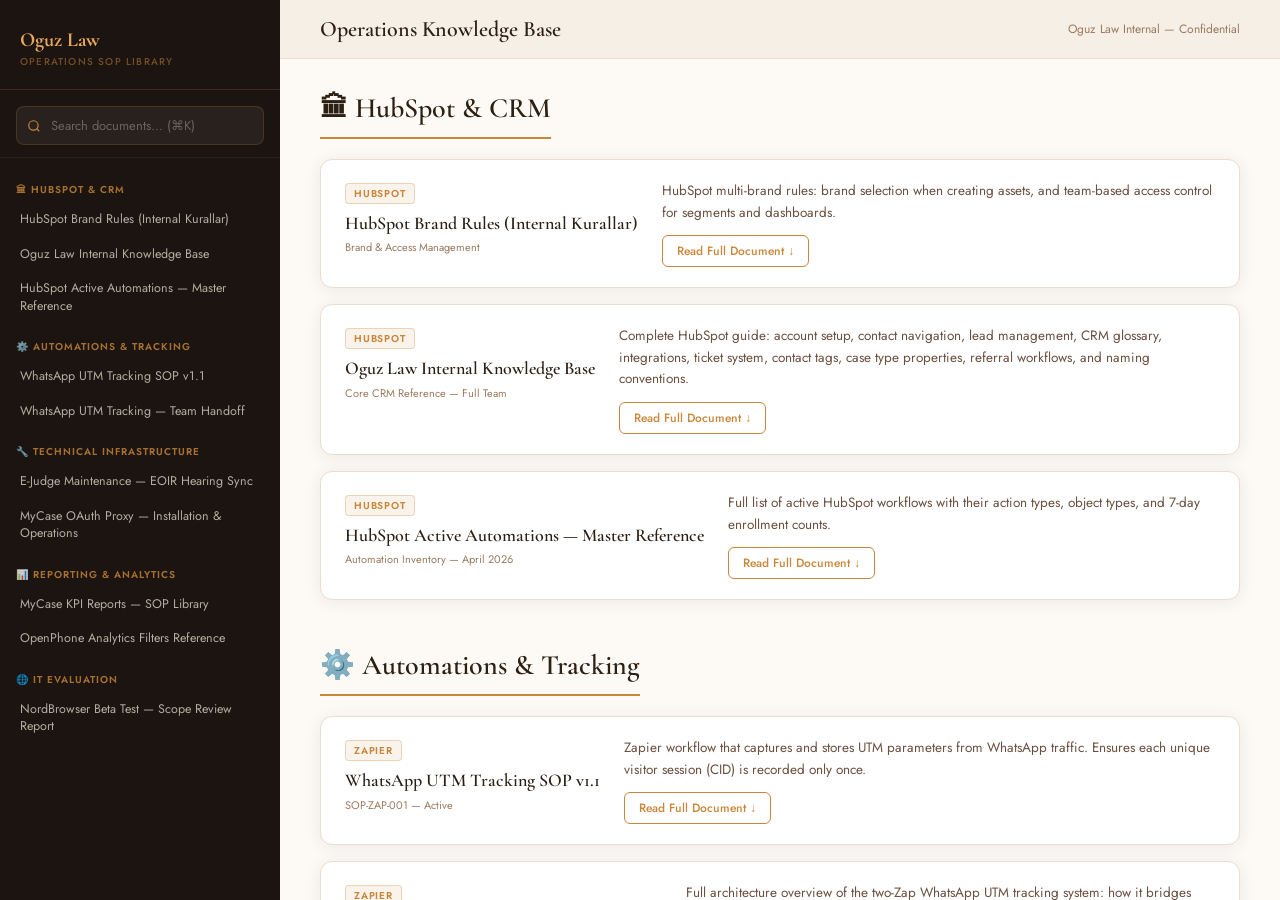
==== index.html @ 40e22684 "Add files via upload" ====
<!DOCTYPE html>
<html lang="en">
<head>
<meta charset="UTF-8">
<meta name="viewport" content="width=device-width, initial-scale=1.0">
<title>Oguz Law — Operations SOP Library</title>
<link rel="preconnect" href="https://fonts.googleapis.com">
<link href="https://fonts.googleapis.com/css2?family=Cormorant+Garamond:wght@400;500;600;700&family=Jost:wght@300;400;500;600&family=JetBrains+Mono:wght@400;500&display=swap" rel="stylesheet">
<style>
:root {
  --bg:#FDFAF5;--sidebar-bg:#1C1410;--sidebar-hover:#2E1F16;--sidebar-active:#3D2A1E;
  --accent:#C9873A;--accent-light:#E8A85C;--text:#2C1F14;--text-light:#6B5040;
  --text-muted:#9B7A5E;--border:#E8DDD0;--card-bg:#FFFFFF;--header-bg:#F5EFE6;
  --code-bg:#1C1410;--shadow:0 2px 16px rgba(44,31,20,.08);--shadow-hover:0 8px 32px rgba(44,31,20,.16);
  --sidebar-w:280px;
}
*{margin:0;padding:0;box-sizing:border-box;}html{scroll-behavior:smooth;}
body{font-family:'Jost',sans-serif;background:var(--bg);color:var(--text);display:flex;height:100vh;overflow:hidden;}
.sidebar{width:var(--sidebar-w);min-width:var(--sidebar-w);background:var(--sidebar-bg);height:100vh;overflow-y:auto;display:flex;flex-direction:column;position:fixed;left:0;top:0;bottom:0;z-index:100;scrollbar-width:thin;scrollbar-color:#3D2A1E transparent;}
.sidebar::-webkit-scrollbar{width:4px;}.sidebar::-webkit-scrollbar-thumb{background:#3D2A1E;border-radius:2px;}
.sidebar-logo{padding:28px 20px 20px;border-bottom:1px solid rgba(201,135,58,.2);}
.sidebar-logo-mark{font-family:'Cormorant Garamond',serif;font-size:20px;font-weight:700;color:var(--accent-light);display:block;}
.sidebar-logo-sub{font-size:10px;font-weight:500;letter-spacing:.12em;text-transform:uppercase;color:rgba(201,135,58,.5);display:block;margin-top:2px;}
.search-wrap{padding:16px 16px 12px;border-bottom:1px solid rgba(255,255,255,.05);}
.search-input{width:100%;background:rgba(255,255,255,.06);border:1px solid rgba(201,135,58,.2);border-radius:8px;padding:9px 12px 9px 34px;color:#F5EDE0;font-family:'Jost',sans-serif;font-size:13px;outline:none;transition:border-color .2s;background-image:url("data:image/svg+xml,%3Csvg xmlns='http://www.w3.org/2000/svg' width='14' height='14' viewBox='0 0 24 24' fill='none' stroke='%23C9873A' stroke-width='2'%3E%3Ccircle cx='11' cy='11' r='8'/%3E%3Cpath d='m21 21-4.35-4.35'/%3E%3C/svg%3E");background-repeat:no-repeat;background-position:10px center;}
.search-input::placeholder{color:rgba(255,255,255,.3);}.search-input:focus{border-color:var(--accent);}
.nav-content{padding:12px 0 40px;flex:1;}
.cat-section{margin-bottom:4px;}
.cat-label{font-size:10px;font-weight:600;letter-spacing:.1em;text-transform:uppercase;color:var(--accent);padding:12px 16px 6px;opacity:.8;}
.doc-list{list-style:none;padding:0 8px;}
.doc-link{display:block;padding:8px 12px;color:rgba(245,237,224,.7);text-decoration:none;font-size:12.5px;border-radius:6px;transition:all .15s;line-height:1.4;margin-bottom:1px;}
.doc-link:hover{background:var(--sidebar-hover);color:var(--accent-light);}
.doc-link.active{background:var(--sidebar-active);color:var(--accent-light);font-weight:500;}
.main{margin-left:var(--sidebar-w);flex:1;height:100vh;overflow-y:auto;scrollbar-width:thin;scrollbar-color:var(--border) transparent;}
.main::-webkit-scrollbar{width:6px;}.main::-webkit-scrollbar-thumb{background:var(--border);border-radius:3px;}
.main-header{position:sticky;top:0;z-index:50;background:var(--header-bg);border-bottom:1px solid var(--border);padding:16px 40px;display:flex;align-items:center;justify-content:space-between;}
.main-header-title{font-family:'Cormorant Garamond',serif;font-size:22px;font-weight:600;color:var(--text);}
.header-meta{font-size:12px;color:var(--text-muted);}
.content-area{padding:32px 40px 80px;max-width:1100px;}
.cat-section-main{margin-bottom:48px;}
.cat-heading{font-family:'Cormorant Garamond',serif;font-size:28px;font-weight:600;color:var(--text);margin-bottom:20px;padding-bottom:12px;border-bottom:2px solid var(--accent);display:inline-flex;align-items:center;gap:10px;}
.doc-card{background:var(--card-bg);border:1px solid var(--border);border-radius:12px;margin-bottom:16px;box-shadow:var(--shadow);overflow:hidden;transition:box-shadow .2s;}
.doc-card:hover{box-shadow:var(--shadow-hover);}.doc-card.expanded{border-color:var(--accent);}
.doc-header{padding:20px 24px;display:flex;gap:24px;align-items:flex-start;cursor:pointer;transition:background .15s;}
.doc-header:hover{background:#FEFDF8;}.doc-header-left{min-width:200px;flex-shrink:0;}.doc-header-right{flex:1;}
.doc-badge{display:inline-block;font-size:10px;font-weight:600;letter-spacing:.08em;text-transform:uppercase;color:var(--accent);background:rgba(201,135,58,.1);border:1px solid rgba(201,135,58,.3);border-radius:4px;padding:2px 8px;margin-bottom:8px;}
.doc-title{font-family:'Cormorant Garamond',serif;font-size:18px;font-weight:600;color:var(--text);line-height:1.3;margin-bottom:4px;}
.doc-meta{font-size:11px;color:var(--text-muted);}
.doc-summary{font-size:13.5px;color:var(--text-light);line-height:1.6;margin-bottom:12px;}
.expand-btn{background:transparent;border:1px solid var(--accent);color:var(--accent);font-family:'Jost',sans-serif;font-size:12px;font-weight:500;padding:6px 14px;border-radius:6px;cursor:pointer;transition:all .15s;}
.expand-btn:hover{background:var(--accent);color:white;}
.doc-body{border-top:1px solid var(--border);padding:32px 40px;font-size:14.5px;line-height:1.75;color:var(--text);}
.doc-body h2{font-family:'Cormorant Garamond',serif;font-size:24px;font-weight:700;color:var(--text);margin:32px 0 16px;padding-bottom:8px;border-bottom:1px solid var(--border);}
.doc-body h2:first-child{margin-top:0;}
.doc-body h3{font-family:'Jost',sans-serif;font-size:16px;font-weight:600;color:var(--text);margin:24px 0 10px;}
.doc-body h4{font-family:'Jost',sans-serif;font-size:13.5px;font-weight:600;color:var(--accent);text-transform:uppercase;letter-spacing:.06em;margin:20px 0 8px;}
.doc-body p{margin-bottom:12px;}.doc-body ul,.doc-body ol{padding-left:22px;margin-bottom:14px;}.doc-body li{margin-bottom:5px;}
.doc-body hr{border:none;border-top:1px solid var(--border);margin:28px 0;}
.doc-body strong{font-weight:600;}.doc-body em{font-style:italic;color:var(--text-light);}
.doc-body code{font-family:'JetBrains Mono',monospace;font-size:12.5px;background:rgba(201,135,58,.1);color:#8B5E3C;border-radius:4px;padding:1px 6px;}
.doc-body pre{font-family:'JetBrains Mono',monospace;font-size:12.5px;background:var(--code-bg);color:#E8C99A;border-radius:10px;padding:20px 24px;overflow-x:auto;margin:16px 0;line-height:1.7;border-left:3px solid var(--accent);}
.doc-body a{color:var(--accent);text-decoration:underline;text-underline-offset:2px;}
.table-wrap{overflow-x:auto;margin:16px 0;border-radius:10px;border:1px solid var(--border);}
.doc-body table{width:100%;border-collapse:collapse;font-size:13.5px;}
.doc-body thead{background:var(--header-bg);}
.doc-body th{padding:10px 14px;text-align:left;font-weight:600;font-size:12px;text-transform:uppercase;letter-spacing:.05em;color:var(--text-light);white-space:nowrap;}
.doc-body td{padding:10px 14px;border-top:1px solid var(--border);vertical-align:top;line-height:1.55;}
.doc-body tr:hover td{background:#FEFAF3;}
.badge-on{color:#2E7D32;font-weight:600;font-size:11px;}
.status-ok{color:#2E7D32;font-weight:600;}.status-fail{color:#C62828;font-weight:600;}.status-warn{color:#E65100;font-weight:600;}
.warning-box{background:#FFF8EE;border-left:4px solid var(--accent);border-radius:0 8px 8px 0;padding:14px 18px;margin:16px 0;font-size:13.5px;color:#5C3200;line-height:1.6;}
.info-box{background:#F0F4FF;border-left:4px solid #4A6FA5;border-radius:0 8px 8px 0;padding:14px 18px;margin:16px 0;font-size:13.5px;color:#1A2F5E;line-height:1.6;}
.flow-box{background:linear-gradient(135deg,#1C1410,#2E1F16);color:#E8C99A;border-radius:10px;padding:24px 28px;margin:16px 0;font-family:'JetBrains Mono',monospace;font-size:13px;line-height:2;}
.search-results-info{padding:12px 40px;background:rgba(201,135,58,.08);border-bottom:1px solid var(--border);font-size:13px;color:var(--text-light);display:none;}
.step-block{display:flex;gap:16px;margin:16px 0;align-items:flex-start;}
.step-num{flex-shrink:0;width:32px;height:32px;background:var(--accent);color:white;border-radius:50%;display:flex;align-items:center;justify-content:center;font-weight:700;font-size:14px;font-family:'Jost',sans-serif;margin-top:2px;}
.step-content{flex:1;padding-top:4px;}
.step-content strong{display:block;font-size:15px;font-weight:600;color:var(--text);margin-bottom:6px;}
.code-block{font-family:'JetBrains Mono',monospace;font-size:12.5px;background:var(--code-bg);color:#E8C99A;border-radius:10px;padding:20px 24px;overflow-x:auto;margin:16px 0;line-height:1.7;border-left:3px solid var(--accent);white-space:pre;}
.badge-sm{display:inline-block;font-size:10px;font-weight:600;letter-spacing:.06em;text-transform:uppercase;color:var(--accent);background:rgba(201,135,58,.1);border:1px solid rgba(201,135,58,.25);border-radius:3px;padding:1px 6px;}
.badge-sm.muted{color:var(--text-muted);background:rgba(155,122,94,.08);border-color:rgba(155,122,94,.2);}
</style>
</head>
<body>
<aside class="sidebar">
  <div class="sidebar-logo">
    <span class="sidebar-logo-mark">Oguz Law</span>
    <span class="sidebar-logo-sub">Operations SOP Library</span>
  </div>
  <div class="search-wrap">
    <input type="text" class="search-input" id="searchInput" placeholder="Search documents… (⌘K)">
  </div>
  <nav class="nav-content" id="sidebarNav">
<div class="cat-section"><div class="cat-label">🏛 HubSpot & CRM</div><ul class="doc-list">
<li><a href="#doc-internal_kurallar" class="doc-link" data-target="internal_kurallar">HubSpot Brand Rules (Internal Kurallar)</a></li>
<li><a href="#doc-hubspot_kb" class="doc-link" data-target="hubspot_kb">Oguz Law Internal Knowledge Base</a></li>
<li><a href="#doc-hubspot_workflows" class="doc-link" data-target="hubspot_workflows">HubSpot Active Automations — Master Reference</a></li>
</ul></div>
<div class="cat-section"><div class="cat-label">⚙️ Automations & Tracking</div><ul class="doc-list">
<li><a href="#doc-whatsapp_sop" class="doc-link" data-target="whatsapp_sop">WhatsApp UTM Tracking SOP v1.1</a></li>
<li><a href="#doc-whatsapp_handoff" class="doc-link" data-target="whatsapp_handoff">WhatsApp UTM Tracking — Team Handoff</a></li>
</ul></div>
<div class="cat-section"><div class="cat-label">🔧 Technical Infrastructure</div><ul class="doc-list">
<li><a href="#doc-ejudge" class="doc-link" data-target="ejudge">E-Judge Maintenance — EOIR Hearing Sync</a></li>
<li><a href="#doc-mycase_oauth" class="doc-link" data-target="mycase_oauth">MyCase OAuth Proxy — Installation & Operations</a></li>
</ul></div>
<div class="cat-section"><div class="cat-label">📊 Reporting & Analytics</div><ul class="doc-list">
<li><a href="#doc-mycase_kpi" class="doc-link" data-target="mycase_kpi">MyCase KPI Reports — SOP Library</a></li>
<li><a href="#doc-openphone_filters" class="doc-link" data-target="openphone_filters">OpenPhone Analytics Filters Reference</a></li>
</ul></div>
<div class="cat-section"><div class="cat-label">🌐 IT Evaluation</div><ul class="doc-list">
<li><a href="#doc-nordbrowser" class="doc-link" data-target="nordbrowser">NordBrowser Beta Test — Scope Review Report</a></li>
</ul></div></nav>
</aside>
<div class="main" id="mainPanel">
  <div class="main-header">
    <div class="main-header-title">Operations Knowledge Base</div>
    <div class="header-meta">Oguz Law Internal — Confidential</div>
  </div>
  <div class="search-results-info" id="searchInfo"></div>
  <div class="content-area" id="contentArea">
<section class="cat-section-main" id="cat-hubspot"><h2 class="cat-heading">🏛 HubSpot & CRM</h2>
<article class="doc-card" id="doc-internal_kurallar" data-content="internal_kurallar">
  <div class="doc-header">
    <div class="doc-header-left">
      <span class="doc-badge">HubSpot</span>
      <h3 class="doc-title">HubSpot Brand Rules (Internal Kurallar)</h3>
      <p class="doc-meta">Brand & Access Management</p>
    </div>
    <div class="doc-header-right">
      <p class="doc-summary">HubSpot multi-brand rules: brand selection when creating assets, and team-based access control for segments and dashboards.</p>
      <button class="expand-btn" data-target="internal_kurallar">Read Full Document ↓</button>
    </div>
  </div>
  <div class="doc-body" id="body-internal_kurallar" style="display:none;">
<h2>HubSpot Multi-Brand Rules</h2>
<p>Oguz Law HubSpot account hosts multiple brands. Since separate companies share a single HubSpot portal, the following rules must be followed at all times.</p>
<h3>Rule 1 — Brand Selection When Creating Assets</h3>
<p>Before creating a new form, file, or any other asset, click the brand name in your profile area, then select the correct brand from the <strong>Brands</strong> section. Every asset must be created under the brand it belongs to.</p>
<h3>Rule 2 — Access Management for Segments &amp; Dashboards</h3>
<p>Whenever you create a dashboard, segment, or other shared resource, go to <strong>Manage Sharing / Access</strong> and restrict access to only the teams relevant to that company.</p>
<p>For Oguz Law assets specifically, the following teams must <strong>NOT</strong> be given access:</p>
<ul><li>EXTERNAL – ITB</li><li>EXTERNAL – IAU</li><li>Consultants</li><li>ITIN</li><li>Oguz Injury</li></ul>
<div class="info-box"><strong>📹 HubSpot Marketing Training</strong><br>Brand-related video folder: <a href="https://loom.com/share/folder/2d69e527a4d44f50aeeee73c19b11c59" target="_blank">Loom folder</a></div>
</div>
</article>
<article class="doc-card" id="doc-hubspot_kb" data-content="hubspot_kb">
  <div class="doc-header">
    <div class="doc-header-left">
      <span class="doc-badge">HubSpot</span>
      <h3 class="doc-title">Oguz Law Internal Knowledge Base</h3>
      <p class="doc-meta">Core CRM Reference — Full Team</p>
    </div>
    <div class="doc-header-right">
      <p class="doc-summary">Complete HubSpot guide: account setup, contact navigation, lead management, CRM glossary, integrations, ticket system, contact tags, case type properties, referral workflows, and naming conventions.</p>
      <button class="expand-btn" data-target="hubspot_kb">Read Full Document ↓</button>
    </div>
  </div>
  <div class="doc-body" id="body-hubspot_kb" style="display:none;"><h2>Getting Started — HubSpot Account Setup</h2>
<h3>Step 1: Accept Your Invitation</h3>
<p>You'll receive an email from HubSpot: <em>"You've been invited to join Oğuz Law on HubSpot"</em>. Click <strong>Accept Invitation</strong> to be redirected to the sign-up page.</p>
<h3>Step 2: Fill In Your Basic Info</h3>
<ul><li>Name &amp; Surname (as it appears professionally)</li><li>Email (company email preferred)</li><li>Password (mix of uppercase, lowercase, numbers, symbols)</li></ul>
<p>Contact the CRM Specialist to fill out your Job Title, Manager, and working hours — or wait for the setup form to be sent to you.</p>
<h3>Step 3: Set Your Preferences</h3>
<ul><li><strong>Default Page:</strong> Settings → General → Profile</li><li><strong>Task Preferences:</strong> Settings → General → Tasks</li><li><strong>Timezone:</strong> Settings → General → Profile — confirm it's correct</li></ul>
<h3>Step 4–6: Security Setup</h3>
<ul><li>Add a trusted phone number (Settings → Security → Phone Number)</li><li>Set up Passkeys if possible (Settings → Security → Passkeys)</li><li>Enable Two-Factor Authentication — <strong>mandatory for all team members</strong> (Settings → Security → Two-Factor Authentication)</li></ul>
<hr>
<h2>Contact Page Views</h2>
<h3>What is a View?</h3>
<p>A <strong>View</strong> is a saved filter with specific column arrangements. It lets you focus on certain contacts without reapplying filters each time. Access via CRM → Contacts → "All Views".</p>
<h3>Creating a Custom View</h3>
<ol><li>CRM → Contacts → Add View → "Create new view"</li><li>Name the view; choose visibility (private / team / everyone)</li><li>Add filters (lifecycle stage, lead status, last activity, owner, custom properties)</li><li>Click "Save view"</li></ol>
<h3>Default CRM Admin Views</h3>
<div class="table-wrap"><table><thead><tr><th>View</th><th>Shows</th><th>Action Required</th></tr></thead><tbody>
<tr><td>🛑 No Activity Logged</td><td>Lead Status = New Lead + no engagement</td><td>Reach out and log activity. Update lead status.</td></tr>
<tr><td>⚠ Activity Logged but Still New Lead</td><td>At least one activity logged, Lead Status still "New Lead"</td><td>Update lead status to reflect progress.</td></tr>
</tbody></table></div>
<hr>
<h2>Navigating the Contact Page</h2>
<h3>Overview Tab</h3>
<p>At-a-glance view of: Pinned Activities, Upcoming Actions, Recent Activities, Data Highlights (conditional properties), and embedded Reports.</p>
<h4>Key Conditional Properties</h4>
<ul>
<li><strong>Referred In (Other):</strong> How the contact was referred → map to Referral_From_1 dropdown</li>
<li><strong>Referred Out:</strong> Where the contact was referred → map to Referral_To_1 dropdown</li>
<li><strong>Unqualified Reason:</strong> Appears only when Lead Status = Unqualified</li>
<li><strong>Loss Reason:</strong> Appears only when Lead Status = Not Moving Forward</li>
</ul>
<h3>Activities Tab — Logging Guidelines</h3>
<div class="table-wrap"><table><thead><tr><th>Type</th><th>When to Use</th><th>Key Rules</th></tr></thead><tbody>
<tr><td>📎 Notes</td><td>Any internal update or context</td><td>@mention teammates. Include why they booked, objections, referral source.</td></tr>
<tr><td>📞 Calls</td><td>After any call</td><td>Note outcome, objections, interest, next steps. Keep OpenPhone auto-record ON at all times. Do NOT touch the recording button mid-call.</td></tr>
<tr><td>📧 Emails</td><td>Sent from HubSpot or log manually</td><td>Gmail auto-logs if integrated. Missive: Go to Gmail Sent → click "Log email to HubSpot" → verify correct account.</td></tr>
<tr><td>📅 Meetings</td><td>Schedule or log manually</td><td>Include purpose, participants, and key takeaways.</td></tr>
<tr><td>✅ Tasks</td><td>Follow-up actions</td><td>Set due dates. Describe the next action clearly. Check Tasks page daily.</td></tr>
</tbody></table></div>
<div class="warning-box">⚠ Do NOT use the "make a phone call" button in HubSpot unless specifically told to. Verify activities logged within 1 hour — if missing, log manually and contact Emel Gedik.</div>
<hr>
<h2>Lead Management Process</h2>
<h3>Lead Creation Rules</h3>
<ul>
<li>Create the contact <strong>during or before</strong> the call so OpenPhone logs automatically</li>
<li>Can create with just a phone number — fill details after</li>
<li>Must enter email + phone number to prevent duplicate contacts</li>
</ul>
<h4>Four Required Questions on Initial Call</h4>
<ol><li>What is your email address?</li><li>What is your phone number? (double-check — pin additional numbers as notes)</li><li>Where did you find us?</li><li>Have you contacted our company before?</li></ol>
<h3>Lead Status Workflow</h3>
<div class="table-wrap"><table><thead><tr><th>Status</th><th>Meaning</th><th>Action Required</th></tr></thead><tbody>
<tr><td>🆕 New Lead</td><td>Just added, no engagement yet</td><td>Reach out immediately</td></tr>
<tr><td>🔄 In Progress</td><td>Sales started, at least 1 activity logged</td><td>Continue engagement</td></tr>
<tr><td>📞 Attempted to Contact</td><td>Tried to reach, no response yet</td><td>Follow 1-2-3-7 day method</td></tr>
<tr><td>🚫 No Answer</td><td>Multiple attempts, no response</td><td>After all 1-2-3-7 day attempts fail</td></tr>
<tr><td>❌ Unqualified</td><td>Not a fit</td><td>Select Unqualified Reason (mandatory)</td></tr>
<tr><td>🚪 Not Moving Forward</td><td>Lead declined</td><td>Select Loss Reason (mandatory)</td></tr>
<tr><td>⏳ Long Term Follow Up</td><td>May qualify in future</td><td>Create task + update lifecycle to MQL</td></tr>
<tr><td>📂 Open Deal</td><td>Deal sent, deciding</td><td>Create deal record, set stage to "Contract Sent"</td></tr>
<tr><td>🤝 Active Client</td><td>Deal signed (Closed Won)</td><td>Auto-set by system</td></tr>
</tbody></table></div>
<h3>1-2-3-7 Day Follow-Up Method</h3>
<p>When a call goes unanswered: set Lead Status to "Attempted to Contact" and create follow-up tasks for <strong>1 day, 2 days, 3 days, and 7 days</strong> after the attempt. If still no answer: update to "No Answer".</p>
<h3>Deal Process</h3>
<ol>
<li>Create deal linked to the contact</li>
<li>Set Deal Stage to "Contract Sent" (all deals must start here)</li>
<li>Update Contact Lead Status to "Open Deal"</li>
<li>Set up tasks and reminders for the contact owner</li>
<li><strong>If accepted:</strong> Deal Stage = Closed Won → Lead Status = Active Client</li>
<li><strong>If rejected:</strong> Deal Stage = Closed Lost → select Closed Lost Reason → Lead Status = Not Moving Forward → set Long-Term Follow-Up task</li>
</ol>
<hr>
<h2>Lead Status &amp; Reason Reference</h2>
<h3>Unqualified Reasons</h3>
<div class="table-wrap"><table><thead><tr><th>Reason</th><th>When to Use</th></tr></thead><tbody>
<tr><td>Outside of Our Services</td><td>Asking for something we don't offer</td></tr>
<tr><td>Does Not Meet the Criteria</td><td>Doesn't meet case type, financial, or eligibility requirements</td></tr>
<tr><td>Outside of Our Jurisdiction</td><td>Location where we're not authorized to provide services</td></tr>
<tr><td>Other</td><td>Any other reason — add a note for context</td></tr>
</tbody></table></div>
<h3>Not Moving Forward — Loss Reasons</h3>
<div class="table-wrap"><table><thead><tr><th>Reason</th><th>Meaning</th></tr></thead><tbody>
<tr><td>Budget Constraints</td><td>Cannot afford our services</td></tr>
<tr><td>Chose Another Firm</td><td>Went with a competitor</td></tr>
<tr><td>Timeline Mismatch</td><td>Timeline didn't align with their needs</td></tr>
<tr><td>Our Late Response</td><td>Lost due to delayed reply from our team</td></tr>
<tr><td>Personal Reasons</td><td>Lead's own personal decision</td></tr>
<tr><td>Location</td><td>Preferred provider in a different location</td></tr>
<tr><td>Other</td><td>Doesn't fit listed reasons — add a note</td></tr>
</tbody></table></div>
<hr>
<h2>CRM Glossary</h2>
<h3>Contact Card Fields</h3>
<div class="table-wrap"><table><thead><tr><th>Field</th><th>Definition &amp; Usage</th></tr></thead><tbody>
<tr><td>Contact Owner</td><td>Person responsible for managing the contact. Only one owner at a time. If someone else is assigned to reach out, change the owner to that person.</td></tr>
<tr><td>Lifecycle Stage: MQL</td><td>Not yet qualified for sales — includes unqualified contacts and lost-deal contacts still viable for marketing</td></tr>
<tr><td>Lifecycle Stage: SQL</td><td>Called by intake team and found qualified. Also for leads with status "In Progress"</td></tr>
<tr><td>Lifecycle Stage: Customer</td><td>Accepted the offer and signed a contract. Auto-updated when deal is Closed Won.</td></tr>
<tr><td>Case Type</td><td>Case and/or visa type. Fill out for every contact with sufficient info. Use "Other" for unlisted visa types. Leave blank for non-immigration cases.</td></tr>
<tr><td>Pre-Sales Notes</td><td>Quick notes during initial call. Enter every detail before assigning the contact owner or creating a follow-up task.</td></tr>
</tbody></table></div>
<h3>Original Traffic Source (OTS) — Critical Field</h3>
<div class="warning-box">⚠ OTS is critical for marketing investment evaluation. Avoid "Offline Sources" as much as possible. Always ask where they found us. You must fill out both OTS and Lead Source for every contact.</div>
<div class="table-wrap"><table><thead><tr><th>OTS Value</th><th>When to Select</th></tr></thead><tbody>
<tr><td>Paid Social</td><td>Social media ads (Facebook, Instagram, WhatsApp)</td></tr>
<tr><td>Paid Search</td><td>Google Ads, LSAs, or other paid search</td></tr>
<tr><td>Organic Social</td><td>Direct message or organic discovery on social platforms</td></tr>
<tr><td>Organic Search</td><td>Found us on Google (not paid)</td></tr>
<tr><td>Direct Traffic</td><td>Entered URL directly; also if they found our website number</td></tr>
<tr><td>Referrals</td><td>Referred by a third party or partner</td></tr>
<tr><td>Offline Sources</td><td>Excel uploads, manual creation, or in-person events only</td></tr>
</tbody></table></div>
<div class="info-box">💡 WhatsApp messages and incoming calls are <em>communication methods</em>, not traffic sources. Select OTS based on <em>how they found our number</em>.</div>
<h3>Deal Card Fields</h3>
<div class="table-wrap"><table><thead><tr><th>Field</th><th>Definition</th></tr></thead><tbody>
<tr><td>Pipeline</td><td>Select the correct department. Do not use Sales Pipeline if you're not in Sales.</td></tr>
<tr><td>Deal Stage</td><td>All deals must start at "Contract Sent" and progress from there.</td></tr>
<tr><td>Initial Payment Amount</td><td>Upfront payment agreed in the contract — important for tracking partial payments.</td></tr>
<tr><td>Amount</td><td>Total deal value (full service fee) — used for revenue tracking.</td></tr>
<tr><td>Deal Type</td><td>New Business (first-time client) or Existing Business (returning/additional service)</td></tr>
</tbody></table></div>
<h3>Case/Deal Naming Format</h3>
<div class="table-wrap"><table><thead><tr><th>Case Type</th><th>Format</th><th>Example</th></tr></thead><tbody>
<tr><td>Business Immigration</td><td>Company Name / Applicant Full Name – Visa Type</td><td>ABC Company / Ali Yilmaz – E2</td></tr>
<tr><td>Other Cases</td><td>Full Name – Detailed Case Type</td><td>Ali Yilmaz – Defensive Asylum</td></tr>
</tbody></table></div>
<div class="warning-box">⚠ <strong>Critical Rules:</strong><br>• Deal name and contact full name must be <strong>identical</strong><br>• Use <strong>English characters only</strong> (G not Ğ, I not İ, S not Ş, C not Ç, O not Ö, U not Ü)<br>• Never use generic terms like "Asylum Case" — always specify: "Defensive Asylum" or "Affirmative Asylum"</div>
<hr>
<h2>Integrations — Email Setup</h2>
<h3>Connect Your Email</h3>
<ol><li>Settings → General → Email → "Connect Personal Email"</li><li>Choose provider (Gmail or Outlook) and follow prompts</li><li>Enable "Log emails" and "Track emails"</li></ol>
<p><strong>If you use Missive:</strong> Gmail Sent folder → click "Log email to HubSpot" → verify it logged to the correct contact.</p>
<h3>Email Signature Setup</h3>
<ol><li>Settings → General → Email → "Manage Email Signatures" → choose HTML</li><li>Open a Gmail Sent email with your signature → right-click → Inspect → use arrow tool to select entire signature → right-click code → Copy outerHTML</li><li>Paste into HubSpot. Check that emojis display correctly.</li></ol>
<hr>
<h2>CRM Ticket System</h2>
<p>Submit a CRM ticket for: questions about features, bugs or errors, new user requests, custom property requests, or improvement suggestions.</p>
<h3>How to Submit</h3>
<ol><li>CRM → Tickets → Create Ticket</li><li>Select pipeline: <strong>"CRM Pipeline (Reach out to Emel for HubSpot Inquiries)"</strong></li><li>Fill: Ticket Name, Type, Priority, Owner of Request (yourself), Status (New CRM Ticket), Description</li><li>Set Ticket Owner to <strong>Emel Gedik</strong></li><li>Associate with a contact if relevant → Click Create</li></ol>
<hr>
<h2>Contact Tags Reference</h2>
<div class="table-wrap"><table><thead><tr><th>Tag</th><th>When to Use</th></tr></thead><tbody>
<tr><td>High Value</td><td>High-value cases or strategically important clients</td></tr>
<tr><td>Repeat Client</td><td>Previously worked with us</td></tr>
<tr><td>Already Client</td><td>Existing/past client returned with an inquiry (not a new lead)</td></tr>
<tr><td>Multiple Inquiries (Services)</td><td>Inquired about more than one legal service</td></tr>
<tr><td>Family of Existing Client</td><td>Relative of a current or past client</td></tr>
<tr><td>Urgent Matter</td><td>Time-sensitive issue or deadline</td></tr>
<tr><td>Needs Translator</td><td>Needs language assistance</td></tr>
<tr><td>Waiting for Client Documents</td><td>Waiting on required documents to proceed</td></tr>
<tr><td>Prefers Phone</td><td>Prefers phone calls</td></tr>
<tr><td>Prefers Email</td><td>Prefers email communication</td></tr>
<tr><td>Partnership Business</td><td>A partner business (not a client) — only for active partners</td></tr>
</tbody></table></div>
<div class="warning-box">⚠ When tagged <strong>Urgent Matter</strong>, a follow-up task is auto-created. Do NOT reassign to intake — you are responsible. Failure to contact an urgent-tagged lead may result in a performance warning.</div>
<hr>
<h2>Repeat Clients — CRM Update Strategy</h2>
<div class="table-wrap"><table><thead><tr><th>Step</th><th>Action</th></tr></thead><tbody>
<tr><td>1</td><td>Do NOT create a new contact — use their existing record</td></tr>
<tr><td>2</td><td>Update Lead Status (e.g., Unqualified if new inquiry isn't a fit)</td></tr>
<tr><td>3</td><td>Keep Lifecycle Stage as Customer (do not move back to Lead or MQL)</td></tr>
<tr><td>4</td><td>Log all activity and add a detailed note</td></tr>
<tr><td>5</td><td>Create a follow-up Task if needed</td></tr>
<tr><td>6</td><td>Add tags: Repeat Client + Multiple Inquiries (Services)</td></tr>
</tbody></table></div>
<hr>
<h2>Referral Company Communication</h2>
<h3>Why This Approach Exists</h3>
<p>Even with restricted HubSpot access, external referral reps could see all Notes, Calls, and Emails through Notes/Calls views — a confidentiality risk. The current approach solves this.</p>
<h3>How It Works</h3>
<ul>
<li>Referral reps are added to HubSpot but <strong>not assigned to any team</strong></li>
<li>When contact owner changes to a referral rep → automation creates a <strong>pinned note</strong></li>
<li>Your team copies summaries into the <strong>comments section</strong> of that note and @mentions the rep</li>
<li>Reps can only see the pinned note and its comments — not the original activities</li>
</ul>
<h3>When a Referral Company Sends Us a Contact</h3>
<ol><li>They create the contact (they become initial owner)</li><li>Auto-pinned note appears — they add context in comments</li><li>They set themselves as <strong>Secondary Contact Owner</strong> first</li><li>Then they change Contact Owner to <strong>Hassan Kadak (Intake Leader)</strong></li></ol>
<div class="warning-box">⚠ If they forget to assign themselves as secondary owner before reassigning, they lose access. Remind them if needed.</div>
<hr>
<h2>Case Type-Specific Properties</h2>
<p>These properties appear dynamically based on selected Case Type — replacing the need to type the same information into Pre-Sales Notes manually.</p>
<div class="table-wrap"><table><thead><tr><th>Case Type</th><th>Property</th><th>Field Type</th></tr></thead><tbody>
<tr><td>H1B</td><td>Degree Requirement for the offer</td><td>Yes / No</td></tr>
<tr><td>H1B</td><td>Degree Field</td><td>Short text</td></tr>
<tr><td>H1B, EB3, EB2</td><td>Legal Status in US</td><td>No / F1 / J1 / B2 / H1B / O1 / E2 / Other</td></tr>
<tr><td>L-1, EB-1C</td><td>TR Employee Count</td><td>0-10 / 10-20 / Other</td></tr>
<tr><td>L-1, EB-1C</td><td>TR Executive Role</td><td>GM / CEO / Operations Manager / Other</td></tr>
<tr><td>L-1, EB-1C</td><td>TR Role Duration</td><td>At least 1 year in last 3 years / +1</td></tr>
<tr><td>E-1</td><td>US-TR Trade Volume</td><td>0-100k / 100k-200k / 200k+</td></tr>
<tr><td>E-1</td><td>US-TR Trade Ratio</td><td>50%+ / below 50%</td></tr>
<tr><td>E-2</td><td>Location of Application</td><td>USA / Turkiye</td></tr>
<tr><td>E-2</td><td>Investment Source</td><td>Home sale / Vehicle sale / Company income / Gift / Debt / Other</td></tr>
<tr><td>E-2</td><td>Investment Amount</td><td>0-50k / 50-100k / 100-150k / 150k+</td></tr>
<tr><td>E-2, L-1</td><td>Tourist Visa Status</td><td>Yes / No</td></tr>
<tr><td>EB-1C</td><td>US Team Size</td><td>0-5 / 5-10 / 10+</td></tr>
<tr><td>O-1</td><td>Field of Extraordinary Ability</td><td>Arts / Sciences / Education / Business / Athletics / Motion Pictures/TV / Other</td></tr>
<tr><td>O-1, H1B, EB3, EB2, NIW</td><td>Sponsor Status</td><td>Has Sponsor / No Sponsor / Looking for Sponsor</td></tr>
<tr><td>CFI</td><td>CFI Result</td><td>Short text</td></tr>
<tr><td>Defensive Asylum</td><td>Defensive Asylum Status</td><td>Short text</td></tr>
<tr><td>SIJS</td><td>SIJS Process Stage</td><td>Short text</td></tr>
<tr><td>DV Lottery</td><td>DV Case Number</td><td>Short text</td></tr>
</tbody></table></div>
<hr>
<h2>Referral Lead Status Guide</h2>
<div class="table-wrap"><table><thead><tr><th>Status</th><th>Use When</th><th>System Behavior</th></tr></thead><tbody>
<tr><td>Referred Out</td><td>Lead qualified and case transferred to external firm. No further sales activity.</td><td>Referral tracking starts. Reminder tasks may trigger. No deal created. Set Lifecycle Stage to "Other".</td></tr>
<tr><td>Referred – Signed (Referral Earned)</td><td>External firm confirms client signed. Referral fee contractually earned.</td><td>Payment follow-up tasks created. Referral revenue becomes reportable. Status remains until fee is paid.</td></tr>
</tbody></table></div>
<div class="info-box">📌 Mandatory fields when referral is signed: Referral Deal Signed Date, Expected Referral Fee, Referral Fee Status (Pending / Paid / Overdue). Do NOT move records to "Customer" or create deals for referral-only cases.</div>
</div>
</article>
<article class="doc-card" id="doc-hubspot_workflows" data-content="hubspot_workflows">
  <div class="doc-header">
    <div class="doc-header-left">
      <span class="doc-badge">HubSpot</span>
      <h3 class="doc-title">HubSpot Active Automations — Master Reference</h3>
      <p class="doc-meta">Automation Inventory — April 2026</p>
    </div>
    <div class="doc-header-right">
      <p class="doc-summary">Full list of active HubSpot workflows with their action types, object types, and 7-day enrollment counts.</p>
      <button class="expand-btn" data-target="hubspot_workflows">Read Full Document ↓</button>
    </div>
  </div>
  <div class="doc-body" id="body-hubspot_workflows" style="display:none;"><h2>HubSpot Active Automations</h2>
<p>Full inventory of all HubSpot workflows, exported April 2026. 161 active / 139 inactive.</p>
<h3>Active Workflows (161)</h3>
<div class="table-wrap"><table><thead><tr><th>Workflow Name</th><th>Object</th><th>Action Types</th><th>7-Day Enrollments</th><th>Description</th></tr></thead><tbody>
<tr><td><strong>family cases rotation</strong></td><td><span class="badge-sm">CONTACT</span></td><td>Branch: AND/OR logic; Edit record; Rotate record to owner</td><td>37</td><td></td></tr>
<tr><td><strong>Case Type of Asylum or Adjustment of Status - joaquin</strong></td><td><span class="badge-sm">CONTACT</span></td><td>Edit record</td><td>18</td><td>Sets the contact owner to a specific user for contacts with Case Type of Asylum or Adjustment of Status and Preferred language as English.</td></tr>
<tr><td><strong>cta tagleme</strong></td><td><span class="badge-sm">CONTACT</span></td><td>Edit record; Branch: AND/OR logic</td><td>53</td><td></td></tr>
<tr><td><strong>Sales - deal - new task</strong></td><td><span class="badge-sm">DEAL</span></td><td>Delay (for a set amount of time or time of day); Branch: AND/OR logic; Create task</td><td>14</td><td></td></tr>
<tr><td><strong>Calendly owner atama</strong></td><td><span class="badge-sm">CONTACT</span></td><td>Branch: AND/OR logic; Edit record</td><td>3</td><td></td></tr>
<tr><td><strong>utm to lead source - form</strong></td><td><span class="badge-sm">CONTACT</span></td><td>Branch: AND/OR logic; Edit record</td><td>108</td><td></td></tr>
<tr><td><strong>quote signed deal and contact update</strong></td><td><span class="badge-sm">DEAL</span></td><td>Branch: AND/OR logic; Edit record</td><td>22</td><td></td></tr>
<tr><td><strong>Emails | Lead status = Attempted To Contact</strong></td><td><span class="badge-sm">CONTACT</span></td><td>Send email; Delay (for a set amount of time or time of day); Branch: AND/OR logic</td><td>69</td><td>Sends a series of follow-up emails in Turkish, Spanish, or default language to contacts with lead status &quot;Open Deal,&quot; spaced by 4-day delays.</td></tr>
<tr><td><strong>senanın kayıtları</strong></td><td><span class="badge-sm">CONTACT</span></td><td>Branch: AND/OR logic; Edit record; Rotate record to owner</td><td>0</td><td></td></tr>
<tr><td><strong>Quote Sent=Lead Status</strong></td><td><span class="badge-sm">CONTACT</span></td><td>Edit record</td><td>17</td><td></td></tr>
<tr><td><strong>Unnamed workflow - 2025-12-05 18:35:49 GMT+0000</strong></td><td><span class="badge-sm">DEAL</span></td><td>Edit record</td><td>33</td><td></td></tr>
<tr><td><strong>acceptance method is &quot;E-signature&quot; - no payment - signed</strong></td><td><span class="badge-sm">QUOTE</span></td><td>Branch: AND/OR logic; Edit record</td><td>22</td><td>Updates deal stage to &quot;Closed Won&quot; and lead status to &quot;Active Client&quot; for deals in various pipelines when acceptance method is &quot;E-signature&quot; and ESign Date is known.</td></tr>
<tr><td><strong>Deal Collaborator - ismail hosen</strong></td><td><span class="badge-sm">DEAL</span></td><td>Edit record</td><td>2</td><td></td></tr>
<tr><td><strong>IAU referred</strong></td><td><span class="badge-sm">CONTACT</span></td><td>Edit record</td><td>8</td><td></td></tr>
<tr><td><strong>Creates a task to fill the Quote Playbook</strong></td><td><span class="badge-sm">DEAL</span></td><td>Create task; Delay (for a set amount of time or time of day); Branch: One property or action output; Send internal email notification; Edit record</td><td>0</td><td>Creates a task to fill the Quote Playbook when a property changes, then sends reminders and alerts if the task remains not started after daily delays.</td></tr>
<tr><td><strong>pdf linki</strong></td><td><span class="badge-sm">QUOTE</span></td><td>Edit record</td><td>22</td><td></td></tr>
<tr><td><strong>İsmail IAU Sağlama </strong></td><td><span class="badge-sm">CONTACT</span></td><td>Edit record</td><td>0</td><td></td></tr>
<tr><td><strong>Contact CEO ise secondary enes</strong></td><td><span class="badge-sm">CONTACT</span></td><td>Edit record</td><td>0</td><td></td></tr>
<tr><td><strong>If the survey answer is law, send email</strong></td><td><span class="badge-sm">CONTACT</span></td><td>Branch: AND/OR logic; Send internal email notification</td><td>—</td><td></td></tr>
<tr><td><strong>yeni lead - ulaşım olmamıi task gönderimi (cloned)</strong></td><td><span class="badge-sm">CONTACT</span></td><td>Create task; Delay (for a set amount of time or time of day)</td><td>9</td><td>Creates a high-priority task for the contact owner when a new lead is unworked and assigned over 7 days ago.</td></tr>
<tr><td><strong>Updates the lead source to &quot;HelpDesk&quot;  (cloned)</strong></td><td><span class="badge-sm">CONTACT</span></td><td>Branch: AND/OR logic; Edit record</td><td>0</td><td>Updates the lead source to &quot;HelpDesk&quot; for contacts whose property changes to the Sales Team and have a support pipeline ticket with status &quot;Converted inquiry.&quot;</td></tr>
<tr><td><strong>not ekleme</strong></td><td><span class="badge-sm">CONTACT</span></td><td>Create note</td><td>12</td><td>Adds a pinned note with updates and activity summaries when the contact owner changes to specified individuals.</td></tr>
<tr><td><strong>Unnamed workflow - 2025-12-02 20:54:27 GMT+0000</strong></td><td><span class="badge-sm">CONTACT</span></td><td>Create note</td><td>8</td><td></td></tr>
<tr><td><strong>IAU Referral Güncelleme Sistemi</strong></td><td><span class="badge-sm">CONTACT</span></td><td>Edit record</td><td>8</td><td>Updates contact properties to add referral information when the contact or secondary contact owner is the CEO.</td></tr>
<tr><td><strong>Send overdue task notifications to assigned owners</strong></td><td><span class="badge-sm">TASK</span></td><td>Send in-app notification; Send internal email notification; Send Slack notification</td><td>186</td><td>Sends notifications via email, app, and Slack to task owners when their tasks are overdue and due after December 1, 2024.</td></tr>
<tr><td><strong>Sends a series of follow-up call tasks over several days to deals</strong></td><td><span class="badge-sm">DEAL</span></td><td>Delay (for a set amount of time or time of day); Create task; Branch: AND/OR logic; Edit record; Create note; Create Google Sheet row</td><td>0</td><td>Sends a series of follow-up call tasks over several days to deals in the &quot;Attempted to Communicate&quot; stage and updates the deal stage to &quot;No Answer&quot; if unanswered.</td></tr>
<tr><td><strong>email association</strong></td><td><span class="badge-sm">DEAL</span></td><td>Edit record</td><td>—</td><td></td></tr>
<tr><td><strong>Secondary Owner Ayarı</strong></td><td><span class="badge-sm">CONTACT</span></td><td>Send internal email notification; Send in-app notification</td><td>94</td><td></td></tr>
<tr><td><strong>&quot;Contract Sent&quot; stage for 2 days - no contact</strong></td><td><span class="badge-sm">DEAL</span></td><td>Create task</td><td>8</td><td>Creates a high-priority follow-up task if a deal in the &quot;Contract Sent&quot; stage has had no contact for 2 days, prompting outreach or status update.</td></tr>
<tr><td><strong>Asylum geçici atama</strong></td><td><span class="badge-sm">CONTACT</span></td><td>Rotate record to owner</td><td>0</td><td></td></tr>
<tr><td><strong>manuel bir şey</strong></td><td><span class="badge-sm">DEAL</span></td><td>Edit record</td><td>0</td><td></td></tr>
<tr><td><strong>CRM Control Check Yes</strong></td><td><span class="badge-sm">CONTACT</span></td><td>Create Google Sheet row; Delay (for a set amount of time or time of day); Edit record</td><td>837</td><td></td></tr>
<tr><td><strong>Mustafa++++ Call Aktivite Ataması</strong></td><td><span class="badge-sm">CALL</span></td><td>Branch: AND/OR logic; Edit record</td><td>1013</td><td>Assigns activities to specific individuals based on call notes when the activity is not already assigned.</td></tr>
<tr><td><strong>Asylum ++ Call Aktivite Araması</strong></td><td><span class="badge-sm">CALL</span></td><td>Branch: AND/OR logic; Edit record</td><td>1013</td><td>Assigns activities to specific individuals based on unknown &quot;Activity assigned to&quot; and specific names in &quot;Call notes&quot;.</td></tr>
<tr><td><strong>Feyza++++ Call Aktivite Ataması</strong></td><td><span class="badge-sm">CALL</span></td><td>Edit record; Branch: AND/OR logic</td><td>1014</td><td>Assigns activities to specific individuals based on call notes when the activity is not already assigned.</td></tr>
<tr><td><strong>Furkan Dogan Call Aktivite</strong></td><td><span class="badge-sm">CALL</span></td><td>Branch: AND/OR logic; Edit record</td><td>1014</td><td>Assigns activities to specific individuals based on call notes when the activity is unassigned.</td></tr>
<tr><td><strong>satışçılar için rotation + zapier - case type (cloned)</strong></td><td><span class="badge-sm">CONTACT</span></td><td>Create record; Branch: AND/OR logic; Edit record; Create Google Sheet row</td><td>117</td><td></td></tr>
<tr><td><strong>cUSTOMER Manually</strong></td><td><span class="badge-sm">CONTACT</span></td><td>Edit record</td><td>28</td><td>Sets a contact property to &quot;Yes&quot; when the owner&#x27;s date is older than the customer&#x27;s date.</td></tr>
<tr><td><strong>unknown &quot;Was Customer - manual&quot;</strong></td><td><span class="badge-sm">CONTACT</span></td><td>Edit record</td><td>251</td><td>Updates contacts with an unknown &quot;Was Customer - manual&quot; property by setting it to &quot;No&quot; when this property is not set.</td></tr>
<tr><td><strong>Meeting owner atama</strong></td><td><span class="badge-sm">CONTACT</span></td><td>Branch: AND/OR logic; Edit record</td><td>39</td><td></td></tr>
<tr><td><strong>Sets the Deal Contact Name</strong></td><td><span class="badge-sm">DEAL</span></td><td>Edit record; Create Google Sheet row</td><td>56</td><td>Sets the Deal Contact Name property using the associated contact&#x27;s first and last name when the Deal Name is known.</td></tr>
<tr><td><strong>if no playbook then playbook logged is no</strong></td><td><span class="badge-sm">DEAL</span></td><td>Edit record</td><td>47</td><td></td></tr>
<tr><td><strong>Sets the initial payment amount from the associated amount paid </strong></td><td><span class="badge-sm">COMMERCE_PAYMENT</span></td><td>Edit record</td><td>18</td><td>Sets the initial payment amount from the associated amount paid when a record is created with a known quote case type and status processing or succeeded.</td></tr>
<tr><td><strong>Sets the Amount property to the Quote amount for signed deals </strong></td><td><span class="badge-sm">QUOTE</span></td><td>Edit record</td><td>22</td><td>Sets the Amount property to the Quote amount for signed deals whose names do not contain &quot;deneme&quot;.</td></tr>
<tr><td><strong>acceptance method is &quot;E-signature&quot;</strong></td><td><span class="badge-sm">QUOTE</span></td><td>Branch: AND/OR logic; Edit record</td><td>22</td><td>Updates deal stage to &quot;Closed Won&quot; and lead status to &quot;Active Client&quot; for deals in various pipelines when acceptance method is &quot;E-signature&quot; and ESign Date is known.</td></tr>
<tr><td><strong>email notifications about disputed, refunded, or failed payments </strong></td><td><span class="badge-sm">COMMERCE_PAYMENT</span></td><td>Send internal email notification; Edit record</td><td>1</td><td>Sends internal email notifications about disputed, refunded, or failed payments linked to quotes, including detailed payment and customer information.</td></tr>
<tr><td><strong>Calculates a weekend score - deal</strong></td><td><span class="badge-sm">CONTACT</span></td><td>Custom code; Edit record; Create Google Sheet row</td><td>36</td><td>Calculates a weekend score based on the owner assigned date when that date property changes after July 1, 2025, and updates the contact with this score.</td></tr>
<tr><td><strong>Calculates a weekend score</strong></td><td><span class="badge-sm">CONTACT</span></td><td>Custom code; Edit record; Create Google Sheet row</td><td>279</td><td>Calculates a weekend score based on the owner assigned date when that date property changes after July 1, 2025, and updates the contact with this score.</td></tr>
<tr><td><strong>First Name Capitalize</strong></td><td><span class="badge-sm">CONTACT</span></td><td>Format data; Edit record; Create Google Sheet row</td><td>298</td><td></td></tr>
<tr><td><strong>acceptance method is &quot;E-signature&quot; - no payment - closed won</strong></td><td><span class="badge-sm">QUOTE</span></td><td>Branch: AND/OR logic; Edit record</td><td>2</td><td>Updates deal stage to &quot;Closed Won&quot; and lead status to &quot;Active Client&quot; for deals in various pipelines when acceptance method is &quot;E-signature&quot; and ESign Date is known.</td></tr>
<tr><td><strong>Playbook Logged is Yes if logged</strong></td><td><span class="badge-sm">DEAL</span></td><td>Edit record</td><td>24</td><td></td></tr>
<tr><td><strong>quote payment owner</strong></td><td><span class="badge-sm">COMMERCE_PAYMENT</span></td><td>Edit record</td><td>24</td><td>Sets the Owner property based on the associated quote owner when a record is created.</td></tr>
<tr><td><strong>HR Ticket owner request + çok büyük</strong></td><td><span class="badge-sm">TICKET</span></td><td>Branch: One property or action output; Edit record</td><td>0</td><td></td></tr>
<tr><td><strong>Sets the &quot;Quote Public Link&quot;</strong></td><td><span class="badge-sm">QUOTE</span></td><td>Edit record</td><td>53</td><td>Sets the &quot;Quote Public Link&quot; property when the &quot;Link to hosted Quote&quot; property is known on the record.</td></tr>
<tr><td><strong>Deal Owner Copy for Zapier</strong></td><td><span class="badge-sm">DEAL</span></td><td>Branch: One property or action output; Edit record</td><td>51</td><td>Runs only for deals owned by specified users and updated within the last 30 days.</td></tr>
<tr><td><strong>Sets the &quot;Marketing Call Source&quot; - call logs</strong></td><td><span class="badge-sm">CONTACT</span></td><td>Edit record; Branch: AND/OR logic</td><td>24</td><td>Sets the &quot;Marketing Call Source&quot; property based on the forwarded number when the forwarded number is known.</td></tr>
<tr><td><strong>Sets the &quot;Marketing Call Source&quot; &amp; UTMs</strong></td><td><span class="badge-sm">CONTACT</span></td><td>Edit record; Branch: AND/OR logic</td><td>47</td><td>Sets the &quot;Marketing Call Source&quot; property based on the forwarded number when the forwarded number is known.</td></tr>
<tr><td><strong>Lead source - marketing call source</strong></td><td><span class="badge-sm">CONTACT</span></td><td>Branch: AND/OR logic; Edit record</td><td>49</td><td>Updates the Lead Source property based on the Marketing Call Source when the source is known, assigning values like Paid search, Organic search, or Organic social accordingly.</td></tr>
<tr><td><strong>quote id</strong></td><td><span class="badge-sm">QUOTE</span></td><td>Edit record</td><td>22</td><td></td></tr>
<tr><td><strong>No owner - enes</strong></td><td><span class="badge-sm">CONTACT</span></td><td>Branch: AND/OR logic; Edit record</td><td>98</td><td>Sets the contact owner to a specific value for contacts without an owner and whose lifecycle stage is not Subscriber.</td></tr>
<tr><td><strong>Updates the lead source to &quot;HelpDesk&quot; </strong></td><td><span class="badge-sm">CONTACT</span></td><td>Branch: AND/OR logic; Edit record</td><td>0</td><td>Updates the lead source to &quot;HelpDesk&quot; for contacts whose property changes to the Sales Team and have a support pipeline ticket with status &quot;Converted inquiry.&quot;</td></tr>
<tr><td><strong>commission workflow</strong></td><td><span class="badge-sm">DEAL</span></td><td>Branch: AND/OR logic; Edit record</td><td>49</td><td></td></tr>
<tr><td><strong>amount text</strong></td><td><span class="badge-sm">DEAL</span></td><td>Format data; Edit record</td><td>76</td><td></td></tr>
<tr><td><strong>email workflow giga</strong></td><td><span class="badge-sm">CONTACT</span></td><td>Branch: AND/OR logic; Send email; Delay (for a set amount of time or time of day)</td><td>0</td><td></td></tr>
<tr><td><strong>giga mail</strong></td><td><span class="badge-sm">CONTACT</span></td><td>Send email</td><td>0</td><td></td></tr>
<tr><td><strong>intake kpi - team change trigger 2</strong></td><td><span class="badge-sm">CONTACT</span></td><td>Branch: AND/OR logic; Edit record; Create Google Sheet row</td><td>251</td><td></td></tr>
<tr><td><strong>Finance Case Type - Report Help Property Update</strong></td><td><span class="badge-sm">DEAL</span></td><td>Branch: AND/OR logic; Edit record; Create Google Sheet row</td><td>47</td><td></td></tr>
<tr><td><strong>set first contacted</strong></td><td><span class="badge-sm">CONTACT</span></td><td>Edit record</td><td>221</td><td></td></tr>
<tr><td><strong>intake kpi - team change trigger 1</strong></td><td><span class="badge-sm">CONTACT</span></td><td>Edit record</td><td>252</td><td></td></tr>
<tr><td><strong>utm - campaign - source update</strong></td><td><span class="badge-sm">CONTACT</span></td><td>Edit record</td><td>0</td><td></td></tr>
<tr><td><strong>Nimbata Call --&gt; Set original traffic source</strong></td><td><span class="badge-sm">CONTACT</span></td><td>Branch: AND/OR logic; Edit record</td><td>15</td><td></td></tr>
<tr><td><strong>Eastbay - Toghrul</strong></td><td><span class="badge-sm">CONTACT</span></td><td>Edit record</td><td>0</td><td></td></tr>
<tr><td><strong>Stage Güncelleme - kodsuz</strong></td><td><span class="badge-sm">APPOINTMENT</span></td><td>Branch: AND/OR logic; Edit record</td><td>7</td><td></td></tr>
<tr><td><strong>HR Ticket Pipeline Owner Atama</strong></td><td><span class="badge-sm">TICKET</span></td><td>Edit record; Branch: AND/OR logic</td><td>0</td><td>Assigns ticket owners based on HR ticket type: sets to Merve Seker for &quot;HR Letters &amp; Certificates&quot; tickets, otherwise assigns to Selin.</td></tr>
<tr><td><strong>HR Ticket pipeline secondary ocontact owner atama</strong></td><td><span class="badge-sm">TICKET</span></td><td>Branch: AND/OR logic; Edit record</td><td>50</td><td>Assigns the secondary ticket owner based on the primary ticket owner when the secondary owner is not set.</td></tr>
<tr><td><strong>Set UTM fields based on Meeting UTM properties </strong></td><td><span class="badge-sm">CONTACT</span></td><td>Edit record; Branch: AND/OR logic; Delay (for a set amount of time or time of day)</td><td>9</td><td>Copies the UTM source, medium and campaign of last meeting booked to the custom UTM fields so you don&#x27;t need to look across multiple properties to analyse sources.

Only copies values over if UTMs are empty (doesn&#x27;t overwrite values) to protect first-touch attribution.</td></tr>
<tr><td><strong>Youtube referansları Lead OTS Güncelleme</strong></td><td><span class="badge-sm">CONTACT</span></td><td>Edit record</td><td>6</td><td>Updates lead properties by setting &quot;Original Traffic Source&quot; and &quot;Lead Source&quot; to &quot;Referrals&quot; for contacts referred from specific YouTube sources.</td></tr>
<tr><td><strong>helpdesk ticket</strong></td><td><span class="badge-sm">CONTACT</span></td><td>Create record; Branch: AND/OR logic</td><td>20</td><td></td></tr>
<tr><td><strong>call notes intake - no - yes</strong></td><td><span class="badge-sm">CALL</span></td><td>Branch: AND/OR logic; Edit record</td><td>2335</td><td></td></tr>
<tr><td><strong>intake routed date</strong></td><td><span class="badge-sm">CONTACT</span></td><td>Branch: AND/OR logic; Edit record</td><td>107</td><td></td></tr>
<tr><td><strong>intake owner assigned date</strong></td><td><span class="badge-sm">CONTACT</span></td><td>Edit record; Branch: AND/OR logic</td><td>245</td><td></td></tr>
<tr><td><strong>Status Güncelleme</strong></td><td><span class="badge-sm">APPOINTMENT</span></td><td>Custom code; Edit record</td><td>7</td><td></td></tr>
<tr><td><strong>Meeting Booked - Appointment Creation</strong></td><td><span class="badge-sm">CONTACT</span></td><td>Create record; Branch: AND/OR logic</td><td>55</td><td></td></tr>
<tr><td><strong>isimleri ingilizceleştir - deal</strong></td><td><span class="badge-sm">CONTACT</span></td><td>Edit record; Custom code</td><td>36</td><td>Normalizes Turkish characters in first and last names to English equivalents when either name is known, then updates the contact&#x27;s name properties with the normalized values.</td></tr>
<tr><td><strong>preferred way to contact</strong></td><td><span class="badge-sm">CONTACT</span></td><td>Branch: AND/OR logic; Edit record</td><td>0</td><td></td></tr>
<tr><td><strong>urgency - time sensitive - contact</strong></td><td><span class="badge-sm">CONTACT</span></td><td>Create task</td><td>3</td><td></td></tr>
<tr><td><strong>urgency - time sensitive</strong></td><td><span class="badge-sm">CONTACT</span></td><td>Edit record; Create task; Branch: AND/OR logic</td><td>0</td><td></td></tr>
<tr><td><strong>Set Original Traffic Source and Lead Source to Direct Traffic.</strong></td><td><span class="badge-sm">CONTACT</span></td><td>Delay (for a set amount of time or time of day); Branch: AND/OR logic; Edit record</td><td>114</td><td>Updates the original traffic source to &quot;Direct Traffic&quot; for contacts whose original traffic source is &quot;Offline Sources&quot; after a 24-hour delay.</td></tr>
<tr><td><strong>contact page - form - dil - email</strong></td><td><span class="badge-sm">CONTACT</span></td><td>Branch: AND/OR logic; Edit record</td><td>64</td><td></td></tr>
<tr><td><strong>Form submission- Email - Marketing - dil</strong></td><td><span class="badge-sm">CONTACT</span></td><td>Delay (for a set amount of time or time of day); Send email; Branch: AND/OR logic</td><td>37</td><td></td></tr>
<tr><td><strong>işten çıkanları aktarma</strong></td><td><span class="badge-sm">CONTACT</span></td><td>Branch: AND/OR logic; Edit record</td><td>652</td><td>Updates the contact owner based on current owner values and then sets the lifecycle stage to &quot;Other&quot; for contacts with a known owner.</td></tr>
<tr><td><strong>isimleri ingilizceleştir</strong></td><td><span class="badge-sm">CONTACT</span></td><td>Custom code; Edit record</td><td>334</td><td>Normalizes Turkish characters in first and last names to English equivalents when either name is known, then updates the contact&#x27;s name properties with the normalized values.</td></tr>
<tr><td><strong>Owner is older than Customer is 0</strong></td><td><span class="badge-sm">CONTACT</span></td><td>Edit record; Branch: One property or action output</td><td>251</td><td>Updates a property based on whether the owner&#x27;s date is older than the customer&#x27;s date for contacts with a known owner date property.</td></tr>
<tr><td><strong>Preferred Language</strong></td><td><span class="badge-sm">CONTACT</span></td><td>Branch: AND/OR logic; Edit record</td><td>100</td><td></td></tr>
<tr><td><strong>case type to case type team</strong></td><td><span class="badge-sm">CONTACT</span></td><td>Branch: AND/OR logic; Edit record</td><td>62</td><td></td></tr>
<tr><td><strong>blog form etiket</strong></td><td><span class="badge-sm">CONTACT</span></td><td>Edit record; Branch: AND/OR logic</td><td>1</td><td></td></tr>
<tr><td><strong>call notes, assigning English, Turkish, or Spanish - marketing</strong></td><td><span class="badge-sm">CALL</span></td><td>Branch: AND/OR logic; Edit record</td><td>137</td><td>Sets the preferred language based on phone numbers found in call notes, assigning English, Turkish, or Spanish accordingly.</td></tr>
<tr><td><strong>Triggers for new HR tickets</strong></td><td><span class="badge-sm">TICKET</span></td><td>Edit record</td><td>0</td><td>Triggers for new HR tickets in the HR Ticket Pipeline but contains no actions to execute.</td></tr>
<tr><td><strong>telefon numara formatlama</strong></td><td><span class="badge-sm">CONTACT</span></td><td>Format data; Edit record</td><td>276</td><td></td></tr>
<tr><td><strong> &quot;Needs Update&quot; tag - email</strong></td><td><span class="badge-sm">CONTACT</span></td><td>Edit record; Create note</td><td>136</td><td>Adds a &quot;Needs Update&quot; tag and creates a note to request an email address for contacts created after July 10, 2025, with an unknown email.</td></tr>
<tr><td><strong>&quot;utm-form-blog&quot; </strong></td><td><span class="badge-sm">CONTACT</span></td><td>Edit record</td><td>0</td><td>Sets the &quot;Marketing Lead Source&quot; property to &quot;Blog&quot; for contacts who have the &quot;utm-form-blog&quot; value.</td></tr>
<tr><td><strong>Form dolduruldu - mail gönderildi - non marketing çevir</strong></td><td><span class="badge-sm">CONTACT</span></td><td>Set marketing contact status; Delay (for a set amount of time or time of day)</td><td>0</td><td>Updates marketing contacts who submitted a form and have received marketing emails by delaying 2 hours, then changing their status to non-marketing until renewal.</td></tr>
<tr><td><strong>Pipeline is &quot;CRM Pipeline (Reach out Emel for Hubspot Inquiries)&quot;, Ticket status is &quot;In Review&quot;</strong></td><td><span class="badge-sm">TICKET</span></td><td>Send Slack notification</td><td>0</td><td></td></tr>
<tr><td><strong>Pipeline is &quot;CRM Pipeline (Reach out Emel for Hubspot Inquiries)&quot;, Ticket status is &quot;Waiting for Info&quot;</strong></td><td><span class="badge-sm">TICKET</span></td><td>Create note; Send internal email notification; Send in-app notification; Create task; Send Slack notification</td><td>0</td><td>Sends notifications and creates tasks requesting detailed information when a ticket in the CRM pipeline is marked &quot;Waiting for Info&quot; and not sourced from chat.</td></tr>
<tr><td><strong>Pipeline is &quot;HR Ticket Pipeline&quot;, Ticket status is &quot;Rejected / Not Possible&quot;</strong></td><td><span class="badge-sm">TICKET</span></td><td>Send internal email notification; Send Slack notification</td><td>0</td><td>Sends an email and Slack notification to the ticket owner when an HR ticket is rejected or marked as not possible, excluding tickets from chat.</td></tr>
<tr><td><strong>Pipeline is &quot;HR Ticket Pipeline&quot;, Ticket status is &quot;Resolved – No Action Needed&quot;</strong></td><td><span class="badge-sm">TICKET</span></td><td>Send internal email notification; Send Slack notification</td><td>0</td><td>Sends an internal email and Slack notification to the ticket owner when an HR ticket is marked as &quot;Resolved – No Action Needed&quot; and the source is not &quot;Chat.&quot;</td></tr>
<tr><td><strong>Pipeline is &quot;HR Ticket Pipeline&quot;, Ticket status is &quot;Completed&quot;</strong></td><td><span class="badge-sm">TICKET</span></td><td>Send internal email notification; Send Slack notification</td><td>0</td><td>Sends an internal email and Slack notification when an HR ticket is marked as completed and its source is not chat.</td></tr>
<tr><td><strong>Missed Call’a Geri Dönüldü mü?</strong></td><td><span class="badge-sm">CONTACT</span></td><td>Edit record; Delay (for a set amount of time or time of day); Custom code; Branch: One property or action output</td><td>93</td><td>Updates a property indicating if a missed call has been followed up by checking if the last contact date is after the last missed call date.</td></tr>
<tr><td><strong>Set Last Missed Call Date</strong></td><td><span class="badge-sm">CONTACT</span></td><td>Edit record</td><td>95</td><td>Sets the &quot;Last Missed Call Date&quot; to the current time for contacts who are members of a specific list.</td></tr>
<tr><td><strong>Set Original Traffic Source to Direct Traffic everything before 7 days</strong></td><td><span class="badge-sm">CONTACT</span></td><td>Edit record</td><td>0</td><td>Sets the Original Traffic Source to Direct Traffic for contacts created before June 1, 2025, with an Original Traffic Source of Offline Sources.</td></tr>
<tr><td><strong>Callback olunca etiket güncelleme</strong></td><td><span class="badge-sm">CONTACT</span></td><td>Custom code; Branch: One property or action output; Edit record</td><td>1917</td><td>Updates a contact property to &quot;No&quot; if the last contacted date is after the last missed call date, otherwise sets it to &quot;Yes,&quot; for contacts with known dates and recent activity.</td></tr>
<tr><td><strong>case type 1</strong></td><td><span class="badge-sm">CONTACT</span></td><td>Branch: AND/OR logic; Edit record</td><td>62</td><td>Sets a custom property based on the case type when the case type is known and matches one of several specific values.</td></tr>
<tr><td><strong>Pipeline is &quot;CRM Pipeline (Reach out Emel for Hubspot Inquiries)&quot;, Ticket status is &quot;Rejected / Not Possible&quot;</strong></td><td><span class="badge-sm">TICKET</span></td><td>Create note; Send internal email notification; Send in-app notification</td><td>—</td><td>Sends a note, internal email, and in-app notification to the ticket owner when a ticket is rejected or marked not possible, excluding tickets from chat sources.</td></tr>
<tr><td><strong>Pipeline is &quot;HR Ticket Pipeline&quot;, Ticket status is &quot;Waiting for Info&quot;</strong></td><td><span class="badge-sm">TICKET</span></td><td>Send internal email notification; Send Slack notification</td><td>0</td><td>Sends email and Slack notifications to the ticket owner when an HR ticket status is &quot;Waiting for Info&quot; and the source is not &quot;Chat.&quot;</td></tr>
<tr><td><strong>Pipeline is &quot;HR Ticket Pipeline&quot;, Ticket status is &quot;New HR Ticket&quot;</strong></td><td><span class="badge-sm">TICKET</span></td><td>Send in-app notification; Send internal email notification; Send Slack notification</td><td>0</td><td>Sends email, Slack, and in-app notifications for new HR Tickets that are not sourced from chat to alert owners and related team members.</td></tr>
<tr><td><strong>Partnership ise LS other</strong></td><td><span class="badge-sm">CONTACT</span></td><td>Edit record</td><td>2</td><td>Updates the lifecycle stage to &quot;Other&quot; for contacts tagged with &quot;Partnership Business.&quot;</td></tr>
<tr><td><strong>OTS - Lead Source eşlemesi - marketing  için</strong></td><td><span class="badge-sm">CONTACT</span></td><td>Branch: AND/OR logic; Edit record</td><td>0</td><td>Sets the Lead Source property to &quot;Organic search&quot; for contacts whose Original Traffic Source is &quot;Organic Search.&quot;</td></tr>
<tr><td><strong>Date entered LTFU</strong></td><td><span class="badge-sm">CONTACT</span></td><td>Edit record</td><td>76</td><td>Sets the &quot;Date Entered Long Term Follow Up&quot; property when a contact&#x27;s Lead Status changes to Long Term Follow-Up.</td></tr>
<tr><td><strong>Date entered Inquiry</strong></td><td><span class="badge-sm">CONTACT</span></td><td>Edit record</td><td>113</td><td>Sets the &quot;Date entered Inquiry&quot; property to the current date when a contact&#x27;s Lead Status changes to &quot;Inquiry&quot;.</td></tr>
<tr><td><strong>Date entered In Progress</strong></td><td><span class="badge-sm">CONTACT</span></td><td>Edit record</td><td>107</td><td>Sets the &quot;Date entered &#x27;In Progress&#x27;&quot; property to the current time when the Lead Status changes to &quot;In Progress&quot;.</td></tr>
<tr><td><strong>Date entered new lead</strong></td><td><span class="badge-sm">CONTACT</span></td><td>Edit record</td><td>291</td><td>Sets the &quot;Date entered &#x27;New Lead&#x27;&quot; property when a contact&#x27;s Lead Status changes to &quot;New Lead&quot;.</td></tr>
<tr><td><strong>Date Entered Open Deal</strong></td><td><span class="badge-sm">CONTACT</span></td><td>Edit record</td><td>23</td><td>Sets the &quot;Date entered &#x27;Open Deal&#x27;&quot; property to the current date when a contact&#x27;s Lead Status changes to &quot;Open Deal.&quot;</td></tr>
<tr><td><strong>Date entered Attempted to contact</strong></td><td><span class="badge-sm">CONTACT</span></td><td>Edit record</td><td>121</td><td>Updates the &quot;Date entered &#x27;Attempted to Contact&#x27;&quot; property to the current time when the Lead Status changes to &quot;Attempted to Contact.&quot;</td></tr>
<tr><td><strong>Newsletter Internal</strong></td><td><span class="badge-sm">USER</span></td><td>Send internal email notification</td><td>0</td><td>Sends an internal email to a specific user with updates on CRM changes, repeat client tracking, referral communication, and tips to manage lead statuses in Hubspot.</td></tr>
<tr><td><strong>IT Pipeline Bildirim</strong></td><td><span class="badge-sm">TICKET</span></td><td>Send internal email notification</td><td>0</td><td>Sends an internal email to the IT team when a ticket is in the IT Pipeline and the request owner is unknown in the system.</td></tr>
<tr><td><strong>Pipeline is &quot;IT Pipeline&quot;, Ticket status is &quot;Waiting for Info&quot;</strong></td><td><span class="badge-sm">TICKET</span></td><td>Create note; Send internal email notification; Create task</td><td>—</td><td>Sends a note to ticket owners when ticket status is &quot;Waiting for Info&quot; (excluding chat source), then notifies the requester to provide details and creates a follow-up task.</td></tr>
<tr><td><strong>Pipeline is &quot;CRM Pipeline (Reach out Emel for Hubspot Inquiries)&quot;, Ticket status is &quot;New CRM Ticket&quot;</strong></td><td><span class="badge-sm">TICKET</span></td><td>Edit record</td><td>0</td><td>Sets the ticket owner to Emel Gedik when the ticket status is &quot;New CRM Ticket&quot; and the source is not &quot;Chat&quot;.</td></tr>
<tr><td><strong>Pipeline is &quot;IT Pipeline&quot;, Ticket status is &quot;Rejected / Not Possible&quot;</strong></td><td><span class="badge-sm">TICKET</span></td><td>Create note; Send in-app notification; Send internal email notification</td><td>—</td><td>Creates a note and sends in-app and email notifications to the ticket owner when an IT ticket is marked as &quot;Rejected / Not Possible&quot; and not sourced from chat.</td></tr>
<tr><td><strong>Pipeline is &quot;IT Pipeline&quot;, Ticket status is &quot;Resolved – No Action Needed&quot;</strong></td><td><span class="badge-sm">TICKET</span></td><td>Create note; Send in-app notification; Send internal email notification</td><td>—</td><td>Sends a note, an in-app notification, and an internal email when an IT ticket is marked &quot;Resolved – No Action Needed&quot; and the source is not chat.</td></tr>
<tr><td><strong>Pipeline is &quot;IT Pipeline&quot;, Ticket status is &quot;Completed&quot;</strong></td><td><span class="badge-sm">TICKET</span></td><td>Create note; Send in-app notification; Send internal email notification</td><td>—</td><td>Sends a note and notifications when an IT ticket (not from chat) is marked Completed, informing the owner and requestor of the status change.</td></tr>
<tr><td><strong>Pipeline is &quot;CRM Pipeline (Reach out Emel for Hubspot Inquiries)&quot;, Ticket status is &quot;Resolved – No Action Needed&quot;</strong></td><td><span class="badge-sm">TICKET</span></td><td>Create note; Send internal email notification; Send in-app notification</td><td>0</td><td>Sends a note, internal email, and in-app notification to the ticket owner when a non-chat ticket is marked as &quot;Resolved – No Action Needed.&quot;</td></tr>
<tr><td><strong>Pipeline is &quot;CRM Pipeline (Reach out Emel for Hubspot Inquiries)&quot;, Ticket status is &quot;Completed&quot;</strong></td><td><span class="badge-sm">TICKET</span></td><td>Create note; Send internal email notification; Send in-app notification</td><td>0</td><td>Sends a note, internal email, and in-app notification to the ticket owner when a non-chat ticket is marked as completed.</td></tr>
<tr><td><strong>LF- Copy owner</strong></td><td><span class="badge-sm">CONTACT</span></td><td>Branch: One property or action output; Edit record</td><td>652</td><td>Sets a specific owner-copy property based on the contact owner’s name when the contact owner is known.</td></tr>
<tr><td><strong>Hubspot Yeni Kullanıcı Uyarı Maili</strong></td><td><span class="badge-sm">USER</span></td><td>Send internal email notification</td><td>0</td><td>Sends an internal email notification when a property value changes to indicate a new user has been added.</td></tr>
<tr><td><strong>Update Subject to Diğer for Support Pipeline contacts with unknown Subject</strong></td><td><span class="badge-sm">TICKET</span></td><td>Edit record</td><td>20</td><td>Sets the &quot;Subject&quot; property to &quot;Diğer&quot; for items in the &quot;Support Pipeline&quot; with an unknown &quot;Subject&quot;.</td></tr>
<tr><td><strong>Send conversation to IT Technical Assistance inbox</strong></td><td><span class="badge-sm">CONVERSATION</span></td><td>Assign conversation owner</td><td>0</td><td>Assigns conversation owner to &quot;Mustafa Cansu&quot; when the owner is unknown and the originating channel account is &quot;IT Technical Assistance&quot;.</td></tr>
<tr><td><strong>Pipeline is &quot;IT Pipeline&quot;, Ticket status is &quot;New IT Ticket&quot;</strong></td><td><span class="badge-sm">TICKET</span></td><td>Edit record</td><td>0</td><td>Assigns new IT tickets to a specific owner when the ticket status is &quot;New IT Ticket&quot; and the source is not &quot;Chat&quot;.</td></tr>
<tr><td><strong>(es) EB-3 - Send a follow-up email after form submission</strong></td><td><span class="badge-sm">CONTACT</span></td><td>Send email; Delay (for a set amount of time or time of day)</td><td>0</td><td>Sends a follow-up email 3 days after a contact submits the specified form.</td></tr>
<tr><td><strong>Ticket Phone Number Oto Güncelleme</strong></td><td><span class="badge-sm">TICKET</span></td><td>Edit record</td><td>44</td><td>Updates the &quot;Phone Number&quot; property when a ticket has a known &quot;Phone Number&quot; and a known &quot;Create date&quot;.</td></tr>
<tr><td><strong>Previous Owner Tracking</strong></td><td><span class="badge-sm">CONTACT</span></td><td>Edit record</td><td>50</td><td>Copies the current contact owner to the &quot;Previous Contact Owner&quot; property when the contact owner changes to specific values and the previous owner is known.</td></tr>
<tr><td><strong>Update contact owner based on enrollment criteria</strong></td><td><span class="badge-sm">CONTACT</span></td><td>Edit record</td><td>583</td><td>Copies the &quot;Contact owner&quot; property when the contact owner is known.</td></tr>
<tr><td><strong>Previous Contact Owner</strong></td><td><span class="badge-sm">CONTACT</span></td><td>Edit record</td><td>263</td><td>Updates &quot;Contact Owner Change Log&quot; with the assigned date and owner ID when the contact owner is updated within the last 10 days.</td></tr>
<tr><td><strong>Pipeline is &quot;Asylum&quot;, stage is &quot;Offer Given&quot;</strong></td><td><span class="badge-sm">DEAL</span></td><td>Edit record</td><td>0</td><td>Updates the deal stage to &quot;Contract Sent&quot; when the pipeline is &quot;Asylum&quot; and the deal stage is &quot;Offer Given.&quot;</td></tr>
<tr><td><strong>Lead Status Yok İse New Lead</strong></td><td><span class="badge-sm">CONTACT</span></td><td>Edit record</td><td>237</td><td>Sets the Lead Status to &quot;New Lead&quot; when a new record is created and the Lead Status is not already set.</td></tr>
<tr><td><strong>(es) EB-2 NIW Send a follow-up email after form submission</strong></td><td><span class="badge-sm">CONTACT</span></td><td>Send email</td><td>—</td><td>Sends a follow-up email after a contact submits the EB-2 NIW visa guide form.</td></tr>
<tr><td><strong>(EN) E-2 Send a follow-up email after form submission</strong></td><td><span class="badge-sm">CONTACT</span></td><td>Send email</td><td>—</td><td>Sends a follow-up email after a contact submits the specified form.</td></tr>
<tr><td><strong>(TR) E-2 Send a follow-up email after form submission</strong></td><td><span class="badge-sm">CONTACT</span></td><td>Send email</td><td>0</td><td>Sends a follow-up email after a contact submits a specific form about E-2 visas.</td></tr>
<tr><td><strong>(es) E-2 Send a follow-up email after form submission</strong></td><td><span class="badge-sm">CONTACT</span></td><td>Send email</td><td>0</td><td>Sends a follow-up email after a contact submits the specified form.</td></tr>
<tr><td><strong>(en) H-1B - Send a follow-up email after form submission</strong></td><td><span class="badge-sm">CONTACT</span></td><td>Send email</td><td>0</td><td>Sends a follow-up email after a contact submits the specified form.</td></tr>
<tr><td><strong>(en) o-1 Send a follow-up email after form submission</strong></td><td><span class="badge-sm">CONTACT</span></td><td>Send email</td><td>—</td><td>Sends a follow-up email after a contact submits a specific form.</td></tr>
<tr><td><strong>(tr) o-1 - Send a follow-up email after form submission</strong></td><td><span class="badge-sm">CONTACT</span></td><td>Send email</td><td>—</td><td>Sends a follow-up email when a specific form is submitted, allowing re-enrollment each time the form is completed.</td></tr>
<tr><td><strong>(es) o-1 - Send a follow-up email after form submission</strong></td><td><span class="badge-sm">CONTACT</span></td><td>Send email</td><td>—</td><td>Sends a follow-up email after a contact submits the specified form.</td></tr>
<tr><td><strong>(tr) h-1b - Send a follow-up email after form submission</strong></td><td><span class="badge-sm">CONTACT</span></td><td>Send email</td><td>0</td><td>Sends a follow-up email when a contact submits the specified H-1B visa guide form.</td></tr>
<tr><td><strong>(ES) H-1B - Send a follow-up email after form submission</strong></td><td><span class="badge-sm">CONTACT</span></td><td>Send email</td><td>—</td><td>Sends a follow-up email after a contact submits the specified form.</td></tr>
<tr><td><strong>(en) L-1 - Send a follow-up email after form submission</strong></td><td><span class="badge-sm">CONTACT</span></td><td>Send email</td><td>—</td><td>Sends a follow-up email after a contact submits the specified form about L-1 visa information.</td></tr>
<tr><td><strong>(es) L-1 - Send a follow-up email after form submission</strong></td><td><span class="badge-sm">CONTACT</span></td><td>Send email</td><td>—</td><td>Sends a follow-up email after a contact submits a specific form about L-1 visas.</td></tr>
<tr><td><strong>(tr) L-1 - Send a follow-up email after form submission</strong></td><td><span class="badge-sm">CONTACT</span></td><td>Send email</td><td>—</td><td>Sends a follow-up email after a contact submits a specific form about L-1 visa information.</td></tr>
<tr><td><strong>(tr) EB-3- Send a follow-up email after form submission</strong></td><td><span class="badge-sm">CONTACT</span></td><td>Send email</td><td>0</td><td>Sends a follow-up email after a contact submits the specified form.</td></tr>
<tr><td><strong>(EN) EB-3 Send a follow-up email after form submission</strong></td><td><span class="badge-sm">CONTACT</span></td><td>Send email</td><td>—</td><td>Sends a follow-up email after a contact submits the EB-3 visa guide form.</td></tr>
<tr><td><strong>(TR) EB-2-NIW- Send a follow-up email after form submission</strong></td><td><span class="badge-sm">CONTACT</span></td><td>Send email</td><td>—</td><td>Sends a follow-up email after a contact submits the &quot;[TR] EB-2 NIW Vize Rehberi&quot; form.</td></tr>
<tr><td><strong>(en) EB-2 NIW - Send a follow-up email after form submission</strong></td><td><span class="badge-sm">CONTACT</span></td><td>Send email</td><td>—</td><td>Sends a follow-up email after a contact submits the EB-2 NIW visa guide form.</td></tr>
</tbody></table></div>
<h3>Inactive Workflows (139)</h3>
<p>The following workflows are currently turned off. They remain in HubSpot and can be reactivated.</p>
<div class="table-wrap"><table><thead><tr><th>Workflow Name</th><th>Object</th><th>Action Types</th></tr></thead><tbody>
<tr><td>Unnamed workflow - 2025-12-18 21:42:45 GMT+0000</td><td><span class="badge-sm muted">CONTACT</span></td><td>—</td></tr>
<tr><td>Onboard customers after successful payment</td><td><span class="badge-sm muted">COMMERCE_PAYMENT</span></td><td>Send internal email notification; Create record; Send email; Create task</td></tr>
<tr><td>UTM Source Known - Source Update if UnKnown</td><td><span class="badge-sm muted">CONTACT</span></td><td>Branch: AND/OR logic; Edit record</td></tr>
<tr><td>Emails | Lead status = Open Deal</td><td><span class="badge-sm muted">CONTACT</span></td><td>Send email; Delay (for a set amount of time or time of day); Branch: AND/OR logic; Branch: One property or action output</td></tr>
<tr><td>deal eşittir contact</td><td><span class="badge-sm muted">DEAL</span></td><td>Branch: One property or action output; Edit record</td></tr>
<tr><td>Unnamed workflow - 2025-12-10 20:07:49 GMT+0000</td><td><span class="badge-sm muted">DEAL</span></td><td>—</td></tr>
<tr><td>acceptance method is &quot;E-signature&quot; - no payment - signed (cloned)</td><td><span class="badge-sm muted">QUOTE</span></td><td>Branch: AND/OR logic; Edit record</td></tr>
<tr><td>Unnamed workflow - 2025-12-08 21:53:26 GMT+0000</td><td><span class="badge-sm muted">CONTACT</span></td><td>—</td></tr>
<tr><td>Unnamed workflow - 2025-12-08 15:49:07 GMT+0000</td><td><span class="badge-sm muted">QUOTE</span></td><td>—</td></tr>
<tr><td>Unnamed workflow - 2025-12-08 14:54:01 GMT+0000</td><td><span class="badge-sm muted">DEAL</span></td><td>—</td></tr>
<tr><td>acceptance method is &quot;E-signature&quot; - no payment - not signed - sent</td><td><span class="badge-sm muted">QUOTE</span></td><td>Edit record</td></tr>
<tr><td>Unnamed workflow - 2025-12-04 16:25:00 GMT+0000</td><td><span class="badge-sm muted">DEAL</span></td><td>Branch: One property or action output; Create task; Delay (for a set amount of time or time of day)</td></tr>
<tr><td>Emails | Lead status = No Answer</td><td><span class="badge-sm muted">CONTACT</span></td><td>Send email; Delay (for a set amount of time or time of day); Branch: One property or action output</td></tr>
<tr><td>denemeee</td><td><span class="badge-sm muted">USER</span></td><td>Send Slack notification</td></tr>
<tr><td>email workflow techcrunch</td><td><span class="badge-sm muted">CONTACT</span></td><td>Send email; Branch: AND/OR logic; Delay (for a set amount of time or time of day)</td></tr>
<tr><td>offboarding task aktarım 2</td><td><span class="badge-sm muted">TASK</span></td><td>Branch: AND/OR logic; Edit record</td></tr>
<tr><td>offboarding - task aktarım </td><td><span class="badge-sm muted">TASK</span></td><td>Branch: AND/OR logic; Edit record</td></tr>
<tr><td>Unnamed workflow - 2025-11-22 18:07:44 GMT+0000</td><td><span class="badge-sm muted">USER</span></td><td>Branch: One property or action output</td></tr>
<tr><td>Summarize a Closed Deal (cloned)</td><td><span class="badge-sm muted">DEAL</span></td><td>Edit record; Data Agent: Custom prompt</td></tr>
<tr><td>Summarize a Closed Deal</td><td><span class="badge-sm muted">DEAL</span></td><td>Summarize record; Edit record</td></tr>
<tr><td>Unnamed workflow - 2025-11-18 15:58:17 GMT+0000</td><td><span class="badge-sm muted">CONTACT</span></td><td>—</td></tr>
<tr><td>Unnamed workflow - 2025-11-17 19:29:42 GMT+0000</td><td><span class="badge-sm muted">DEAL</span></td><td>—</td></tr>
<tr><td>Unnamed workflow - 2025-11-17 18:35:57 GMT+0000</td><td><span class="badge-sm muted">DEAL</span></td><td>—</td></tr>
<tr><td>All Company Call Assigned To 6</td><td><span class="badge-sm muted">CALL</span></td><td>Branch: AND/OR logic; Edit record</td></tr>
<tr><td>All Company Call Assigned To 5</td><td><span class="badge-sm muted">CALL</span></td><td>Branch: AND/OR logic; Edit record</td></tr>
<tr><td>All Company Call Assigned To 4</td><td><span class="badge-sm muted">CALL</span></td><td>Branch: AND/OR logic; Edit record</td></tr>
<tr><td>utm to lead source - form (cloned)</td><td><span class="badge-sm muted">CONTACT</span></td><td>Branch: AND/OR logic; Edit record</td></tr>
<tr><td>All Company Call Assigned To 3</td><td><span class="badge-sm muted">CALL</span></td><td>Branch: AND/OR logic; Edit record</td></tr>
<tr><td>All Company Call Assigned To 2</td><td><span class="badge-sm muted">CALL</span></td><td>Branch: AND/OR logic; Edit record</td></tr>
<tr><td>All Company Call Assigned To 1</td><td><span class="badge-sm muted">CALL</span></td><td>Branch: AND/OR logic; Edit record</td></tr>
<tr><td>Unnamed workflow - 2025-11-13 16:00:16 GMT+0000</td><td><span class="badge-sm muted">CALL</span></td><td>Branch: One property or action output; Edit record</td></tr>
<tr><td>Unnamed workflow - 2025-11-13 16:05:02 GMT+0000</td><td><span class="badge-sm muted">COMMERCE_PAYMENT</span></td><td>—</td></tr>
<tr><td>Call and Contact Activity user</td><td><span class="badge-sm muted">CALL</span></td><td>Edit record</td></tr>
<tr><td>İsmail İkinci Adım</td><td><span class="badge-sm muted">CONTACT</span></td><td>Send email; Edit record; Delay (for a set amount of time or time of day)</td></tr>
<tr><td>İsmail İlk Adım</td><td><span class="badge-sm muted">CALL</span></td><td>Edit record; Delay (for a set amount of time or time of day); Branch: One property or action output</td></tr>
<tr><td>Unnamed workflow - 2025-11-10 21:34:18 GMT+0000</td><td><span class="badge-sm muted">CALL</span></td><td>Create task</td></tr>
<tr><td>deal quote sent</td><td><span class="badge-sm muted">QUOTE</span></td><td>Branch: AND/OR logic; Edit record</td></tr>
<tr><td>Unnamed workflow - 2025-11-07 20:42:17 GMT+0000</td><td><span class="badge-sm muted">QUOTE</span></td><td>—</td></tr>
<tr><td>TechCrunch</td><td><span class="badge-sm muted">CONTACT</span></td><td>Send email; Delay (for a set amount of time or time of day)</td></tr>
<tr><td>Unnamed workflow - 2025-11-03 19:49:04 GMT+0000</td><td><span class="badge-sm muted">INVOICE</span></td><td>—</td></tr>
<tr><td>Unnamed workflow - 2025-10-21 16:54:18 GMT+0000</td><td><span class="badge-sm muted">CONTACT</span></td><td>—</td></tr>
<tr><td>Attempted to contact - 1237 metoduna göre task ve not</td><td><span class="badge-sm muted">CONTACT</span></td><td>Create task; Branch: AND/OR logic; Create note; Delay (for a set amount of time or time of day)</td></tr>
<tr><td>Unnamed workflow - 2025-10-16 22:47:03 GMT+0000</td><td><span class="badge-sm muted">DEAL</span></td><td>—</td></tr>
<tr><td>case type adjustment</td><td><span class="badge-sm muted">CONTACT</span></td><td>Branch: AND/OR logic; Custom code; Edit record</td></tr>
<tr><td>Unnamed workflow - 2025-10-14 15:08:07 GMT+0000</td><td><span class="badge-sm muted">DEAL</span></td><td>Branch: AND/OR logic; Edit record</td></tr>
<tr><td>satışçılar için rotation + zapier</td><td><span class="badge-sm muted">CONTACT</span></td><td>Create record; Delay (for a set amount of time or time of day); Branch: AND/OR logic</td></tr>
<tr><td>satışçılar için rotation + zapier - case type</td><td><span class="badge-sm muted">CONTACT</span></td><td>Create record; Branch: AND/OR logic</td></tr>
<tr><td>Unnamed workflow - 2025-10-08 14:12:47 GMT+0000</td><td><span class="badge-sm muted">DEAL</span></td><td>—</td></tr>
<tr><td>Unnamed workflow - 2025-10-08 11:31:38 GMT+0000</td><td><span class="badge-sm muted">DEAL</span></td><td>Custom code; Edit record</td></tr>
<tr><td>(delete)</td><td><span class="badge-sm muted">CONTACT</span></td><td>Create record</td></tr>
<tr><td>(delete) Send a follow-up email after form submission</td><td><span class="badge-sm muted">CONTACT</span></td><td>Send email</td></tr>
<tr><td>Email Re-engagement: Lead status = Not Moving Forward</td><td><span class="badge-sm muted">CONTACT</span></td><td>—</td></tr>
<tr><td>Unnamed workflow - 2025-10-05 20:14:14 GMT+0000</td><td><span class="badge-sm muted">PROJECT</span></td><td>—</td></tr>
<tr><td>Unnamed workflow - 2025-10-01 17:31:19 GMT+0000</td><td><span class="badge-sm muted">CONTACT</span></td><td>—</td></tr>
<tr><td>Unnamed workflow - 2025-09-29 21:48:47 GMT+0000</td><td><span class="badge-sm muted">CONTACT</span></td><td>Rotate record to owner</td></tr>
<tr><td>deal name workflow</td><td><span class="badge-sm muted">DEAL</span></td><td>Edit record; Delay (for a set amount of time or time of day); Create Google Sheet row</td></tr>
<tr><td>(To DELETE) Unnamed workflow - 2025-09-18 11:14:54 GMT+0000</td><td><span class="badge-sm muted">CONTACT</span></td><td>—</td></tr>
<tr><td>rotation</td><td><span class="badge-sm muted">CONTACT</span></td><td>Rotate record to owner</td></tr>
<tr><td>Unnamed workflow - 2025-08-28 15:00:24 GMT+0000</td><td><span class="badge-sm muted">CONTACT</span></td><td>—</td></tr>
<tr><td>appointment</td><td><span class="badge-sm muted">CONTACT</span></td><td>—</td></tr>
<tr><td>Create and assign tasks when a new deal is created</td><td><span class="badge-sm muted">DEAL</span></td><td>Create task; Delay (until an event happens); Branch: One property or action output; Send internal email notification</td></tr>
<tr><td>Spanish Form - Email - Marketing (cloned) (cloned)</td><td><span class="badge-sm muted">CONTACT</span></td><td>Send email</td></tr>
<tr><td>Turkish Form - Email - Marketing (cloned)</td><td><span class="badge-sm muted">CONTACT</span></td><td>Send email</td></tr>
<tr><td>When a contact clicks a link in the email</td><td><span class="badge-sm muted">CONTACT</span></td><td>Add to static list</td></tr>
<tr><td>Email automation - forms</td><td><span class="badge-sm muted">CONTACT</span></td><td>—</td></tr>
<tr><td>reassigned tag</td><td><span class="badge-sm muted">CONTACT</span></td><td>Edit record; Delay (for a set amount of time or time of day)</td></tr>
<tr><td>telefon numara formatlama (cloned)</td><td><span class="badge-sm muted">CONTACT</span></td><td>Format data; Edit record</td></tr>
<tr><td>Unnamed workflow - 2025-07-03 17:32:30 GMT+0000</td><td><span class="badge-sm muted">CONTACT</span></td><td>Branch: AND/OR logic; Edit record</td></tr>
<tr><td>Unnamed workflow - 2025-07-01 18:05:52 GMT+0000</td><td><span class="badge-sm muted">CONTACT</span></td><td>—</td></tr>
<tr><td>Calendly + in progress</td><td><span class="badge-sm muted">CONTACT</span></td><td>Edit record</td></tr>
<tr><td>Unnamed workflow - 2025-06-13 20:02:37 GMT+0000</td><td><span class="badge-sm muted">CONTACT</span></td><td>—</td></tr>
<tr><td>Sets the ticket status to &quot;On Hold&quot;</td><td><span class="badge-sm muted">TICKET</span></td><td>Edit record; Create note</td></tr>
<tr><td>Unnamed workflow - Fri Jun 13 2025 09:48:48 GMT-07:00</td><td><span class="badge-sm muted">CONTACT</span></td><td>—</td></tr>
<tr><td>calendly deneme</td><td><span class="badge-sm muted">CONTACT</span></td><td>Edit record; Branch: AND/OR logic; Add to static list</td></tr>
<tr><td>Unnamed workflow - 2025-06-12 20:52:39 GMT+0000</td><td><span class="badge-sm muted">CONTACT</span></td><td>Branch: AND/OR logic</td></tr>
<tr><td>Unnamed workflow - 2025-06-10 17:02:12 GMT+0000</td><td><span class="badge-sm muted">CONVERSATION</span></td><td>—</td></tr>
<tr><td>Unnamed workflow - 2025-06-05 17:49:47 GMT+0000</td><td><span class="badge-sm muted">CONTACT</span></td><td>Edit record</td></tr>
<tr><td>LF- Copy deal owner (cloned)</td><td><span class="badge-sm muted">CONTACT</span></td><td>Edit record; Branch: One property or action output</td></tr>
<tr><td>Unnamed workflow - 2025-05-28 17:12:20 GMT+0000</td><td><span class="badge-sm muted">DEAL</span></td><td>—</td></tr>
<tr><td>Unnamed workflow - 2025-05-23 16:25:14 GMT+0000</td><td><span class="badge-sm muted">CONTACT</span></td><td>—</td></tr>
<tr><td>Lead status takılı kalmış workflowu</td><td><span class="badge-sm muted">CONTACT</span></td><td>Send Slack notification</td></tr>
<tr><td>Lead status tarih girişleri</td><td><span class="badge-sm muted">CONTACT</span></td><td>Edit record; Branch: AND/OR logic</td></tr>
<tr><td>Unnamed workflow - 2025-05-08 21:51:03 GMT+0000</td><td><span class="badge-sm muted">CONTACT</span></td><td>—</td></tr>
<tr><td>Unnamed workflow - 2025-05-06 19:40:04 GMT+0000</td><td><span class="badge-sm muted">CONTACT</span></td><td>—</td></tr>
<tr><td>Unnamed workflow - Mon Apr 21 2025 09:23:48 GMT-07:00</td><td><span class="badge-sm muted">CONTACT</span></td><td>—</td></tr>
<tr><td>Send a follow-up email after form submission</td><td><span class="badge-sm muted">CONTACT</span></td><td>Send email</td></tr>
<tr><td>Assign tickets to an owner</td><td><span class="badge-sm muted">TICKET</span></td><td>Delay (for a set amount of time or time of day); Branch: AND/OR logic; Rotate record to owner</td></tr>
<tr><td>Pipeline is &quot;Asylum&quot;, stage is &quot;Contract Sent&quot;</td><td><span class="badge-sm muted">DEAL</span></td><td>—</td></tr>
<tr><td>Unnamed workflow - 2025-04-06 16:46:17 GMT+0000</td><td><span class="badge-sm muted">TASK</span></td><td>—</td></tr>
<tr><td>yeni lead - ulaşım olmamıi task gönderimi</td><td><span class="badge-sm muted">CONTACT</span></td><td>Create task</td></tr>
<tr><td>Unnamed workflow - 2025-04-02 21:29:13 GMT+0000</td><td><span class="badge-sm muted">CONTACT</span></td><td>—</td></tr>
<tr><td>Sumeyye Unal Call Aktivite Ataması</td><td><span class="badge-sm muted">CALL</span></td><td>Edit record</td></tr>
<tr><td>Duygu Er Call Aktivite Ataması</td><td><span class="badge-sm muted">CALL</span></td><td>Edit record</td></tr>
<tr><td>Ali Arıcak Call Aktivite Ataması</td><td><span class="badge-sm muted">CALL</span></td><td>Edit record</td></tr>
<tr><td>İsmail Dislik Call Aktivite Ataması</td><td><span class="badge-sm muted">CALL</span></td><td>Edit record</td></tr>
<tr><td>Süheyla Filiz Call Aktivite Ataması</td><td><span class="badge-sm muted">CALL</span></td><td>Edit record</td></tr>
<tr><td>Hakan Özcanan Call Aktivite Ataması</td><td><span class="badge-sm muted">CALL</span></td><td>Edit record</td></tr>
<tr><td>Ersagun K. Call Aktivite Ataması</td><td><span class="badge-sm muted">CALL</span></td><td>Edit record</td></tr>
<tr><td>Sude Çankaya Call Aktivite Ataması</td><td><span class="badge-sm muted">CALL</span></td><td>Edit record</td></tr>
<tr><td>Fatma Simal S. Call Aktivite Ataması</td><td><span class="badge-sm muted">CALL</span></td><td>Edit record</td></tr>
<tr><td>Burcu N. Ö. Call Aktivite Ataması</td><td><span class="badge-sm muted">CALL</span></td><td>Edit record</td></tr>
<tr><td>Müge Fide Call Aktivite Ataması</td><td><span class="badge-sm muted">CALL</span></td><td>Edit record</td></tr>
<tr><td>(EN) L-1 -iletişim- Send a follow-up email after form submission</td><td><span class="badge-sm muted">CONTACT</span></td><td>Send email</td></tr>
<tr><td>(es) E-2 İLETİŞİM Send a follow-up email after form submission</td><td><span class="badge-sm muted">CONTACT</span></td><td>Send email</td></tr>
<tr><td>(es) h-1b iletişim - Send a follow-up email after form submission</td><td><span class="badge-sm muted">CONTACT</span></td><td>Send email</td></tr>
<tr><td>(tr) eb-3-iletişim - Send a follow-up email after form submission</td><td><span class="badge-sm muted">CONTACT</span></td><td>Send email</td></tr>
<tr><td>(en) eb-3-iletişim- Send a follow-up email after form submission</td><td><span class="badge-sm muted">CONTACT</span></td><td>Send email</td></tr>
<tr><td>(en) eb-2 NIW- iletişim - Send a follow-up email after form submission</td><td><span class="badge-sm muted">CONTACT</span></td><td>Send email</td></tr>
<tr><td>(tr) eb-2 NIW-iletişim- Send a follow-up email after form submission</td><td><span class="badge-sm muted">CONTACT</span></td><td>Send email</td></tr>
<tr><td>(en) h-1b- iletişim - Send a follow-up email after form submission</td><td><span class="badge-sm muted">CONTACT</span></td><td>Send email</td></tr>
<tr><td>(tr) h-1b - iletişim - Send a follow-up email after form submission</td><td><span class="badge-sm muted">CONTACT</span></td><td>Send email</td></tr>
<tr><td>(en) o-1 - iletişim - Send a follow-up email after form submission</td><td><span class="badge-sm muted">CONTACT</span></td><td>Send email</td></tr>
<tr><td>(tr) L-1 - iletişim - Send a follow-up email after form submission</td><td><span class="badge-sm muted">CONTACT</span></td><td>Send email</td></tr>
<tr><td>(es) L-1 - iletişim - Send a follow-up email after form submission</td><td><span class="badge-sm muted">CONTACT</span></td><td>Send email</td></tr>
<tr><td>(tr) e-2- iletişim- Send a follow-up email after form submission</td><td><span class="badge-sm muted">CONTACT</span></td><td>Send email</td></tr>
<tr><td>(EN) E-2 - iletişim- Send a follow-up email after form submission</td><td><span class="badge-sm muted">CONTACT</span></td><td>Send email</td></tr>
<tr><td>(es) o-1 - iletişim - Send a follow-up email after form submission</td><td><span class="badge-sm muted">CONTACT</span></td><td>Send email</td></tr>
<tr><td>(tr) o-1 - iletişim - Send a follow-up email after form submission</td><td><span class="badge-sm muted">CONTACT</span></td><td>Send email</td></tr>
<tr><td>Unnamed workflow - 2025-03-27 18:52:57 GMT+0000</td><td><span class="badge-sm muted">DEAL</span></td><td>—</td></tr>
<tr><td>(es) e-1 - iletişim - Send a follow-up email after form submission</td><td><span class="badge-sm muted">CONTACT</span></td><td>Send email</td></tr>
<tr><td>(tr) E-1 - Send a follow-up email after form submission</td><td><span class="badge-sm muted">CONTACT</span></td><td>Send email</td></tr>
<tr><td>(ES) E-1 - Send a follow-up email after form submission</td><td><span class="badge-sm muted">CONTACT</span></td><td>Send email</td></tr>
<tr><td>Send a follow-up email after form submission</td><td><span class="badge-sm muted">CONTACT</span></td><td>Send email</td></tr>
<tr><td>(es) eb-2 NIW diğer -Send a follow-up email after form submission</td><td><span class="badge-sm muted">CONTACT</span></td><td>Send email</td></tr>
<tr><td>(ES) EB-3 - Send a follow-up email after form submission</td><td><span class="badge-sm muted">CONTACT</span></td><td>Send email</td></tr>
<tr><td>(en) E-1 - Send a follow-up email after form submission</td><td><span class="badge-sm muted">CONTACT</span></td><td>Send email</td></tr>
<tr><td>(en) E-1 Send a follow-up email after form submission Yeni</td><td><span class="badge-sm muted">CONTACT</span></td><td>Send email</td></tr>
<tr><td>unqualified reason is &quot;Does not meet criteria&quot;</td><td><span class="badge-sm muted">CONTACT</span></td><td>Create task</td></tr>
<tr><td>Contact Owner</td><td><span class="badge-sm muted">CONTACT</span></td><td>Branch: AND/OR logic; Edit record</td></tr>
<tr><td>Unnamed workflow - Fri Mar 08 2024 15:42:56 GMT-08:00</td><td><span class="badge-sm muted">CONTACT</span></td><td>—</td></tr>
<tr><td>When a contact clicks a link in the email</td><td><span class="badge-sm muted">CONTACT</span></td><td>Add to static list</td></tr>
<tr><td>Send a follow-up email after form submission</td><td><span class="badge-sm muted">CONTACT</span></td><td>Send email</td></tr>
<tr><td>Send a follow-up email after form submission</td><td><span class="badge-sm muted">CONTACT</span></td><td>Send email</td></tr>
<tr><td>Unnamed workflow - Tue Feb 27 2024 13:47:37 GMT-08:00</td><td><span class="badge-sm muted">CONTACT</span></td><td>Send email</td></tr>
<tr><td>Case Type of Asylum or Adjustment of Status - joaquin</td><td><span class="badge-sm muted">CONTACT</span></td><td>Edit record</td></tr>
<tr><td>utm to lead source - form</td><td><span class="badge-sm muted">CONTACT</span></td><td>Branch: AND/OR logic; Edit record</td></tr>
<tr><td>Quote Sent=Lead Status</td><td><span class="badge-sm muted">CONTACT</span></td><td>Edit record</td></tr>
<tr><td>Asylum geçici atama</td><td><span class="badge-sm muted">CONTACT</span></td><td>Rotate record to owner</td></tr>
<tr><td>UTM Source Known - Source Update if UnKnown</td><td><span class="badge-sm muted">CONTACT</span></td><td>Branch: AND/OR logic; Edit record</td></tr>
</tbody></table></div></div>
</article>
</section>
<section class="cat-section-main" id="cat-automations"><h2 class="cat-heading">⚙️ Automations & Tracking</h2>
<article class="doc-card" id="doc-whatsapp_sop" data-content="whatsapp_sop">
  <div class="doc-header">
    <div class="doc-header-left">
      <span class="doc-badge">Zapier</span>
      <h3 class="doc-title">WhatsApp UTM Tracking SOP v1.1</h3>
      <p class="doc-meta">SOP-ZAP-001 — Active</p>
    </div>
    <div class="doc-header-right">
      <p class="doc-summary">Zapier workflow that captures and stores UTM parameters from WhatsApp traffic. Ensures each unique visitor session (CID) is recorded only once.</p>
      <button class="expand-btn" data-target="whatsapp_sop">Read Full Document ↓</button>
    </div>
  </div>
  <div class="doc-body" id="body-whatsapp_sop" style="display:none;"><h2>WhatsApp UTM Tracking — SOP-ZAP-001</h2>
<p>This workflow captures and stores UTM (Urchin Tracking Module) parameters from WhatsApp traffic via Zapier. It ensures that each unique visitor session — identified by a client ID (CID) — is recorded exactly once in the tracking table, preventing duplicate entries and maintaining clean attribution data.</p>

<div class="info-box">
  <strong>SOP ID:</strong> SOP-ZAP-001 &nbsp;|&nbsp; <strong>Status:</strong> Active &nbsp;|&nbsp; <strong>Platform:</strong> Zapier + Zapier Tables &nbsp;|&nbsp; <strong>Version:</strong> 1.1
</div>

<h3>1. Scope</h3>
<p>This SOP applies to:</p>
<ul>
  <li>Marketing and analytics teams responsible for campaign attribution</li>
  <li>Operations and automation teams managing Zapier workflows</li>
  <li>Any stakeholder reviewing WhatsApp campaign performance data</li>
</ul>

<h3>2. Tools &amp; Systems</h3>
<div class="table-wrap"><table><thead><tr><th>Tool</th><th>Role</th></tr></thead><tbody>
<tr><td>Zapier</td><td>Workflow automation engine</td></tr>
<tr><td>Zapier Webhook</td><td>Receives the incoming UTM payload (trigger)</td></tr>
<tr><td>Zapier Tables — WA_UTM_Clicks</td><td>Stores one record per unique CID</td></tr>
</tbody></table></div>

<h3>3. Trigger</h3>
<p>The workflow is triggered by an incoming <strong>Webhook (HTTP POST)</strong>. This webhook fires whenever a user arrives at a tracked page via a WhatsApp link containing UTM parameters.</p>

<p>Expected webhook payload fields:</p>
<div class="table-wrap"><table><thead><tr><th>Field</th><th>Description</th></tr></thead><tbody>
<tr><td><code>cid</code></td><td>Unique client/session identifier</td></tr>
<tr><td><code>utm_source</code></td><td>Traffic source (e.g. whatsapp, google)</td></tr>
<tr><td><code>utm_medium</code></td><td>Marketing medium (e.g. cpc, organic)</td></tr>
<tr><td><code>utm_campaign</code></td><td>Campaign name</td></tr>
<tr><td><code>utm_term</code></td><td>Paid search keyword (optional)</td></tr>
<tr><td><code>utm_content</code></td><td>Ad variant (optional)</td></tr>
<tr><td><code>page_url</code></td><td>Landing page URL</td></tr>
<tr><td><code>referrer</code></td><td>Referring URL</td></tr>
<tr><td><code>timestamp</code></td><td>ISO 8601 timestamp of the session</td></tr>
</tbody></table></div>

<h3>4. Workflow Steps</h3>
<p>The automation runs through four sequential steps each time the webhook fires:</p>

<div class="step-block">
  <div class="step-num">1</div>
  <div class="step-content">
    <strong>Receive Webhook (Trigger)</strong>
    <p>The workflow starts when the Zapier webhook endpoint receives a POST request. The payload is parsed and all UTM fields are made available to subsequent steps. No action is taken at this point.</p>
  </div>
</div>

<div class="step-block">
  <div class="step-num">2</div>
  <div class="step-content">
    <strong>Search for Existing Record</strong>
    <p>Zapier searches the <strong>WA_UTM_Clicks</strong> table in Zapier Tables for the incoming CID.</p>
    <ul>
      <li>Lookup field: <code>cid</code> (mapped to column <code>f1</code>)</li>
      <li>Match type: exact match</li>
      <li>If no match found → workflow continues to Step 3</li>
      <li>If match found → filter in Step 3 will stop the workflow</li>
    </ul>
    <p><em>Note: The search is configured to succeed on miss — it does not fail if no record is found; it continues normally.</em></p>
  </div>
</div>

<div class="step-block">
  <div class="step-num">3</div>
  <div class="step-content">
    <strong>Filter — Skip Duplicates</strong>
    <p>Condition: <code>record_id</code> from Step 2 does not exist.</p>
    <ul>
      <li>If <code>record_id</code> is empty (no match) → proceed to Step 4, create new entry</li>
      <li>If <code>record_id</code> has a value (match found) → workflow stops, no duplicate written</li>
    </ul>
    <div class="warning-box"><strong>⚠ Deduplication guarantee:</strong> Each unique CID is stored only once, regardless of how many times the webhook fires for the same session.</div>
  </div>
</div>

<div class="step-block">
  <div class="step-num">4</div>
  <div class="step-content">
    <strong>Create Record in Zapier Tables</strong>
    <p>If no duplicate is found, a new row is written to <strong>WA_UTM_Clicks</strong> with all 9 UTM/page/timestamp fields mapped to the correct table columns.</p>
  </div>
</div>

<h3>5. Process Flow</h3>
<div class="code-block">Webhook fires
    ↓
Step 1: Parse payload (CID + UTM fields)
    ↓
Step 2: Search WA_UTM_Clicks for CID
    ↓
Step 3: Is record_id empty?
   YES → Step 4: Write new row     NO → STOP (duplicate suppressed)
</div>

<h3>6. Testing Checklist</h3>
<ul>
  <li>Send a test webhook payload with a new CID → confirm a record is created in WA_UTM_Clicks</li>
  <li>Send the same CID a second time → confirm no duplicate record is created</li>
  <li>Verify all 9 UTM/page/timestamp fields are correctly mapped to the right columns</li>
  <li>Monitor Zapier task history for 48 hours and confirm no failures</li>
</ul>

<h3>7. Maintenance &amp; Ownership</h3>
<p>Review this Zap whenever:</p>
<ul>
  <li>WhatsApp campaign UTM parameter structure changes</li>
  <li>The WA_UTM_Clicks table schema is modified</li>
  <li>Zapier updates the Webhook or Tables integration</li>
</ul>
<p>Any changes to this workflow must be reflected in an updated version of this document.</p>
</div>
</article>
<article class="doc-card" id="doc-whatsapp_handoff" data-content="whatsapp_handoff">
  <div class="doc-header">
    <div class="doc-header-left">
      <span class="doc-badge">Zapier</span>
      <h3 class="doc-title">WhatsApp UTM Tracking — Team Handoff</h3>
      <p class="doc-meta">Architecture & Status — HIGH Priority</p>
    </div>
    <div class="doc-header-right">
      <p class="doc-summary">Full architecture overview of the two-Zap WhatsApp UTM tracking system: how it bridges website visits to WhatsApp contacts for full marketing attribution.</p>
      <button class="expand-btn" data-target="whatsapp_handoff">Read Full Document ↓</button>
    </div>
  </div>
  <div class="doc-body" id="body-whatsapp_handoff" style="display:none;"><h2>WhatsApp UTM Tracking — Team Handoff</h2>
<p>This document covers the full architecture of the two-Zap WhatsApp UTM tracking system: how it works, current readiness status, and what needs to happen before launch.</p>

<div class="info-box">
  <strong>Priority:</strong> HIGH &nbsp;|&nbsp; <strong>Status:</strong> Configured, pending activation &nbsp;|&nbsp; <strong>Platform:</strong> Zapier + Wati
</div>

<h3>1. Executive Summary</h3>
<p>We have built a two-Zap automated system in Zapier that tracks UTM attribution for inbound WhatsApp leads. The system captures the marketing source of a visitor <em>before</em> they send a WhatsApp message, then automatically applies that attribution data to their contact record in Wati when they first make contact.</p>
<p>Without this system, all WhatsApp leads appear as unattributed — making it impossible to determine which campaigns, ads, or channels are driving inbound enquiries.</p>

<h3>2. System Architecture</h3>
<p>The system consists of two Zapier workflows operating in sequence, using two Zapier Tables as shared data stores:</p>

<div class="table-wrap"><table><thead><tr><th>Component</th><th>Role</th></tr></thead><tbody>
<tr><td><strong>Zap #1</strong> (SOP-ZAP-001)</td><td>Receives UTM parameters from the website via webhook when a visitor clicks a WhatsApp link. Stores UTMs + CID in WA_UTM_Clicks table.</td></tr>
<tr><td><strong>Zap #2</strong></td><td>Fires when a new message arrives in Wati. Extracts the CID from the greeting, looks up UTM data in WA_UTM_Clicks, and writes attribution to the Contacts table and Wati contact attributes.</td></tr>
<tr><td><strong>WA_UTM_Clicks table</strong></td><td>Stores one row per unique CID: UTM source, medium, campaign, term, content, landing page, referrer, timestamp.</td></tr>
<tr><td><strong>Contacts table</strong></td><td>Stores attribution data tied to each Wati contact: CID, UTM fields, attribution timestamp, "already attributed" flag (f10).</td></tr>
</tbody></table></div>

<h3>3. End-to-End Flow</h3>
<div class="code-block">1. Visitor clicks WhatsApp button on website (link contains CID + UTM params)
2. Page script fires POST to Zapier webhook → Zap #1 stores UTMs in WA_UTM_Clicks
3. Visitor sends first WhatsApp message in Wati (greeting includes CID)
4. Zap #2 fires on new Wati message
5. Formatter step extracts CID from greeting text
6. Lookup: search WA_UTM_Clicks for that CID
7. If found: write UTM data to Contacts table + update Wati contact attributes
8. Set f10 = true (already attributed) → future messages from this contact are skipped
</div>

<h3>4. Zap #2 — Detailed Step Breakdown</h3>
<p>Zap #2 runs every time a new message arrives in Wati and follows a branching logic:</p>

<div class="table-wrap"><table><thead><tr><th>Step</th><th>Action</th><th>Detail</th></tr></thead><tbody>
<tr><td>Trigger</td><td>New message in Wati</td><td>Fires on every inbound message</td></tr>
<tr><td>Filter A</td><td>Is this the first message?</td><td>Stops if contact has already been attributed (f10 = true)</td></tr>
<tr><td>Formatter</td><td>Extract CID from greeting</td><td>Uses text pattern matching to pull CID from the greeting string</td></tr>
<tr><td>Lookup</td><td>Search WA_UTM_Clicks by CID</td><td>Exact match on the cid column</td></tr>
<tr><td>Filter B</td><td>Was a UTM record found?</td><td>Stops if no matching CID exists (visitor arrived without UTM)</td></tr>
<tr><td>Write</td><td>Update Contacts table</td><td>Writes all UTM fields + CID + timestamp</td></tr>
<tr><td>Write</td><td>Update Wati contact attributes</td><td>Pushes utm_source, utm_campaign, etc. to Wati</td></tr>
<tr><td>Write</td><td>Set f10 = true</td><td>Marks contact as attributed — prevents re-attribution on future messages</td></tr>
</tbody></table></div>

<h3>5. Data Table Schemas</h3>
<h4>WA_UTM_Clicks Table</h4>
<div class="table-wrap"><table><thead><tr><th>Column</th><th>Field</th><th>Description</th></tr></thead><tbody>
<tr><td>f1</td><td>cid</td><td>Unique client/session identifier</td></tr>
<tr><td>f2</td><td>utm_source</td><td>Traffic source</td></tr>
<tr><td>f3</td><td>utm_medium</td><td>Marketing medium</td></tr>
<tr><td>f4</td><td>utm_campaign</td><td>Campaign name</td></tr>
<tr><td>f5</td><td>utm_term</td><td>Paid keyword (optional)</td></tr>
<tr><td>f6</td><td>utm_content</td><td>Ad variant (optional)</td></tr>
<tr><td>f7</td><td>page_url</td><td>Landing page URL</td></tr>
<tr><td>f8</td><td>referrer</td><td>Referring URL</td></tr>
<tr><td>f9</td><td>timestamp</td><td>Session timestamp (ISO 8601)</td></tr>
</tbody></table></div>

<h4>Contacts Table</h4>
<div class="table-wrap"><table><thead><tr><th>Column</th><th>Field</th><th>Description</th></tr></thead><tbody>
<tr><td>f1</td><td>wati_contact_id</td><td>Wati contact identifier</td></tr>
<tr><td>f2–f8</td><td>utm_* fields</td><td>Mirrors the UTM fields from WA_UTM_Clicks</td></tr>
<tr><td>f9</td><td>attribution_timestamp</td><td>When attribution was written</td></tr>
<tr><td>f10</td><td>already_attributed</td><td>Boolean flag — prevents re-attribution on future messages</td></tr>
</tbody></table></div>

<h3>6. Open Questions</h3>
<ul>
  <li>How is the CID passed from the website into the WhatsApp greeting message — is it embedded in a pre-filled message URL or added by a script?</li>
  <li>What is the exact format of the greeting that contains the CID? The Formatter step needs the pattern to extract it reliably.</li>
  <li>Should returning contacts (f10 = true, already attributed) ever be re-attributed if they click a new ad later? Currently the system skips them.</li>
  <li>Are there greeting languages beyond English, Turkish, and Spanish that should be accounted for?</li>
  <li>Who owns the Wati account and can verify contact attributes are being written correctly?</li>
</ul>

<h3>7. Related Documents</h3>
<ul>
  <li><strong>SOP-ZAP-001</strong> — WhatsApp UTM Tracking #1 (Store UTMs with Reference Code) — step-by-step SOP for Zap #1</li>
  <li>Zapier dashboard — both Zaps available for review and editing</li>
  <li>WA_UTM_Clicks table and Contacts Table — accessible via Zapier Tables</li>
</ul>
</div>
</article>
</section>
<section class="cat-section-main" id="cat-technical"><h2 class="cat-heading">🔧 Technical Infrastructure</h2>
<article class="doc-card" id="doc-ejudge" data-content="ejudge">
  <div class="doc-header">
    <div class="doc-header-left">
      <span class="doc-badge">Node.js</span>
      <h3 class="doc-title">E-Judge Maintenance — EOIR Hearing Sync</h3>
      <p class="doc-meta">v1.0.0 — Last updated 2026-04-08</p>
    </div>
    <div class="doc-header-right">
      <p class="doc-summary">Complete maintenance guide for E-Judge: a Node.js service that syncs immigration hearing data from the EOIR API into Google Sheets via Slack and HTTP.</p>
      <button class="expand-btn" data-target="ejudge">Read Full Document ↓</button>
    </div>
  </div>
  <div class="doc-body" id="body-ejudge" style="display:none;"><h2>E-Judge — EOIR Hearing Sync Service</h2>
<div class="info-box">
  <strong>Runtime:</strong> Node.js ≥ 18 &nbsp;|&nbsp; <strong>Version:</strong> 1.0.0 &nbsp;|&nbsp; <strong>Last updated:</strong> 2026-04-08 &nbsp;|&nbsp; <strong>PM2 app name:</strong> e-judge
</div>

<h3>1. Overview</h3>
<p>E-Judge is a Node.js service that synchronizes immigration hearing data from the EOIR Case-Access API into Google Sheets. It exposes an HTTP API (including a Slack slash command endpoint) that triggers a sync run, detects changes against the previous state stored in the master sheet, and writes the updated dataset back to Google Sheets.</p>

<h4>High-Level Architecture</h4>
<div class="code-block">Slack / HTTP client
        |
        v
 Express API  ──►  syncService  ──►  caseService  ──►  EOIR API
 (src/index.js)    (lock + flow)    (HTTP + retry)
        |                 |
        |                 └──►  sheetService  ──►  Google Sheets + Drive
        |
        └── /health, /sync, /slack/command,
            /master-sheet-info, /test/master-sheet</div>

<h4>Key Source Files</h4>
<div class="table-wrap"><table><thead><tr><th>File</th><th>Purpose</th></tr></thead><tbody>
<tr><td><code>src/index.js</code></td><td>Express app entry point, route registration</td></tr>
<tr><td><code>src/syncService.js</code></td><td>Orchestrates sync flow, manages concurrency lock</td></tr>
<tr><td><code>src/caseService.js</code></td><td>EOIR API calls with retry + exponential backoff</td></tr>
<tr><td><code>src/sheetService.js</code></td><td>All Google Sheets and Drive operations</td></tr>
<tr><td><code>ecosystem.config.js</code></td><td>PM2 configuration</td></tr>
</tbody></table></div>

<h3>2. Runtime Environment</h3>
<h4>Requirements</h4>
<ul>
  <li>Node.js 18+ (uses native global <code>fetch</code> / <code>AbortController</code>)</li>
  <li>A Google Cloud service account with access to the target Drive folder</li>
  <li>Network egress to <code>case-access.eoir.justice.gov</code> and Google APIs</li>
  <li>~300–500 MB RAM (PM2 restarts at 500 MB)</li>
</ul>

<h4>Environment Variables</h4>
<div class="table-wrap"><table><thead><tr><th>Variable</th><th>Required</th><th>Description</th></tr></thead><tbody>
<tr><td><code>EOIR_ID</code></td><td>✅ Yes</td><td>EOIR attorney/firm identifier (e.g. NN532599)</td></tr>
<tr><td><code>GOOGLE_APPLICATION_CREDENTIALS</code></td><td>✅ Yes</td><td>Path to service account JSON key</td></tr>
<tr><td><code>GOOGLE_DRIVE_FOLDER_ID</code></td><td>✅ Yes</td><td>Drive folder ID for the master sheet</td></tr>
<tr><td><code>PORT</code></td><td>No</td><td>Listen port (default: 3002)</td></tr>
<tr><td><code>ALLOWED_USER_IDS</code></td><td>No</td><td>Comma-separated Slack user IDs allowed to run /sync</td></tr>
<tr><td><code>LOCK_TIMEOUT_MS</code></td><td>No</td><td>Stale-lock timeout in ms (default: 10 min)</td></tr>
</tbody></table></div>

<div class="warning-box"><strong>🔒 Security:</strong> Secrets (service-account JSON) must never be committed to source control. <code>.gcloudignore</code> and <code>.gitignore</code> already exclude the <code>credentials/</code> directory.</div>

<h4>Process &amp; Port Configuration</h4>
<ul>
  <li>PM2 app name: <code>e-judge</code> (defined in <code>ecosystem.config.js</code>)</li>
  <li>Default listen port: <code>3002</code> (override via <code>PORT</code>)</li>
  <li>Cron restart window: 06:00, 14:00, 22:00 UTC (forced restart for hygiene)</li>
  <li>Max memory before auto-restart: 500 MB</li>
</ul>

<h3>3. Deployment</h3>
<p>The full first-time deployment guide lives in <code>LIGHTSAIL_DEPLOY.md</code>. This section covers routine operations only.</p>

<h4>Update an Existing Deployment (Lightsail / VM)</h4>
<div class="code-block">cd ~/apps/e-judge
git pull
npm install --production
pm2 restart e-judge
pm2 logs e-judge --lines 100

# After restart, verify:
curl -s http://localhost:3002/health
# Expected: {"status":"ok","timestamp":"..."}</div>

<h4>Cloud Run / Container</h4>
<div class="code-block"># Build and deploy
gcloud run deploy e-judge \
  --source . \
  --region &lt;REGION&gt; \
  --set-env-vars EOIR_ID=NN532599 \
  --set-secrets GOOGLE_APPLICATION_CREDENTIALS=/secrets/sa.json:latest</div>

<h4>Rollback</h4>
<div class="code-block"># VM rollback
cd ~/apps/e-judge
git log --oneline -n 10       # find the previous good SHA
git checkout &lt;SHA&gt;
npm install --production
pm2 restart e-judge

# Cloud Run rollback
gcloud run services update-traffic e-judge --to-revisions=&lt;PREVIOUS_REVISION&gt;=100</div>

<h3>4. API Endpoints</h3>
<div class="table-wrap"><table><thead><tr><th>Method</th><th>Endpoint</th><th>Description</th></tr></thead><tbody>
<tr><td><code>GET</code></td><td><code>/health</code></td><td>Liveness check — returns <code>{"status":"ok"}</code> if process is alive</td></tr>
<tr><td><code>POST</code></td><td><code>/sync</code></td><td>Triggers a full EOIR sync run. Requires <code>cookie</code> in body.</td></tr>
<tr><td><code>POST</code></td><td><code>/slack/command</code></td><td>Slack slash command endpoint (ACKs immediately, processes in background)</td></tr>
<tr><td><code>GET</code></td><td><code>/master-sheet-info</code></td><td>Returns metadata about the master Google Sheet</td></tr>
<tr><td><code>GET</code></td><td><code>/test/master-sheet</code></td><td>Returns first 10 rows for quick inspection</td></tr>
</tbody></table></div>

<h4>Cookie Requirements</h4>
<ul>
  <li>Minimum length: 20 characters</li>
  <li>Rejected if it contains control characters (<code>\x00–\x1f</code> except tab/CR/LF)</li>
  <li>Cookie validation is skipped only in offline mock mode (<code>useTestSheet &amp;&amp; mockHearingChanges</code>)</li>
</ul>

<h4>Example API Calls</h4>
<div class="code-block"># Production sync
curl -X POST http://localhost:3002/sync \
  -H "Content-Type: application/json" \
  -d '{"cookie":"&lt;EOIR_COOKIE&gt;","isProductionMode":true}'

# Offline mock (no cookie needed)
curl -X POST http://localhost:3002/sync \
  -H "Content-Type: application/json" \
  -d '{"useTestSheet":true,"mockHearingChanges":true}'</div>

<h3>5. Sync Flow Details</h3>
<ol>
  <li><strong>Lock acquisition</strong> — syncService uses a timestamp-based lock (LOCK_TIMEOUT_MS = 10 min). Stale locks are auto-released.</li>
  <li><strong>Fetch hearings</strong> — caseService calls EOIR API with a 30 s timeout.</li>
  <li><strong>Filter</strong> — only hearings within the next 12 months are kept; duplicates by ScheduleId are removed.</li>
  <li><strong>Fetch details</strong> — parallel batches of 10 requests with up to 3 retries and exponential backoff (base 200 ms). 429 responses are respected.</li>
  <li><strong>Read previous data</strong> — sheetService reads both <code>individuals</code> and <code>others</code> tabs (range A2:P).</li>
  <li><strong>Diff &amp; write</strong> — compares hearing date/time/judge/court, marks rows as <code>NEW</code> / <code>UPDATED</code>, preserves judge rates, notes, and assigned lawyer unless a change is detected in production mode.</li>
  <li><strong>Trailing cleanup</strong> — rows beyond the new data (up to row 10,000) are cleared to prevent stale entries.</li>
  <li><strong>Lock release</strong> — always executed in a <code>finally</code> block.</li>
</ol>

<h3>6. Monitoring &amp; Logs</h3>
<h4>PM2 Commands</h4>
<div class="code-block">pm2 status                         # overview of all processes
pm2 logs e-judge                   # tail combined logs
pm2 logs e-judge --lines 200       # last 200 lines
pm2 logs e-judge --err             # errors only
pm2 monit                          # interactive dashboard</div>

<h4>Log Files</h4>
<ul>
  <li><code>logs/out.log</code> — stdout</li>
  <li><code>logs/error.log</code> — stderr</li>
  <li><code>logs/combined.log</code> — merged</li>
</ul>

<h4>Health Check</h4>
<p>Use <code>GET /health</code> from an external monitor (UptimeRobot, Cloud Run healthcheck, etc.). It does not touch EOIR or Google APIs — a 200 proves the process is alive, not that downstream dependencies are reachable.</p>

<h3>7. Routine Maintenance Schedule</h3>
<div class="table-wrap"><table><thead><tr><th>Cadence</th><th>Tasks</th></tr></thead><tbody>
<tr><td><strong>Weekly</strong></td><td>Check pm2 status / Cloud Run revision health; scan <code>logs/error.log</code> for new error signatures; confirm the master sheet is receiving updates (check Drive modification timestamp)</td></tr>
<tr><td><strong>Monthly</strong></td><td>Rotate / verify the EOIR cookie with the team; review Google Cloud quotas (Sheets API &amp; Drive API); run <code>npm outdated</code> and plan dependency updates; archive or trim log files if they exceed a few hundred MB</td></tr>
<tr><td><strong>Quarterly</strong></td><td>Rotate Google service-account key (steps below); review ALLOWED_USER_IDS against current team; re-validate Drive folder ID and service account access</td></tr>
</tbody></table></div>

<h4>Quarterly: Rotate the Google Service Account Key</h4>
<ol>
  <li>Create a new key in Google Cloud Console for the same service account</li>
  <li>Copy it to <code>credentials/service-account.json</code> on the server (or update Secret Manager for Cloud Run)</li>
  <li>Restart the service: <code>pm2 restart e-judge</code></li>
  <li>Verify with <code>curl /health</code> and a small <code>/sync</code> run against the test sheet</li>
  <li>Delete the old key from Google Cloud Console</li>
</ol>

<h4>Dependency Upgrades</h4>
<div class="code-block">npm outdated
npm audit
# Minor/patch updates:
npm update
npm install --production
pm2 restart e-judge
# Always test googleapis upgrades against the test sheet before touching production.</div>

<h3>8. Troubleshooting</h3>
<div class="table-wrap"><table><thead><tr><th>Symptom</th><th>Cause &amp; Resolution</th></tr></thead><tbody>
<tr><td>Service won't start</td><td>Run <code>pm2 logs e-judge --err --lines 50</code>. Verify credentials file exists and is valid JSON. Check port is not already bound: <code>sudo lsof -i :3002</code>. Confirm Node.js ≥ 18: <code>node -v</code>.</td></tr>
<tr><td><code>/sync</code> returns "Senkronizasyon yapilacak veri bulunamadi"</td><td>Invalid or expired EOIR cookie, or the account genuinely has no upcoming hearings. Verify by hitting EOIR directly with the same cookie.</td></tr>
<tr><td><code>/sync</code> returns "Su anda baska bir senkronizasyon islemi yapiliyor"</td><td>Another sync run is in progress. Wait. If stuck for more than 10 minutes, the lock will auto-clear on the next call.</td></tr>
<tr><td>Slack command times out</td><td>The endpoint ACKs immediately and processes in background. If timeouts persist, check whether Express is blocked (CPU/memory) or whether the inbound URL is reachable from Slack.</td></tr>
<tr><td>Google API 403 / 401</td><td>Service account lost folder access. Re-share the Drive folder with the service-account email as Editor, or rotate the key (§7 Quarterly).</td></tr>
<tr><td>Data looks wrong in the sheet</td><td>Use <code>GET /master-sheet-info</code> and <code>GET /test/master-sheet</code> to inspect state. Re-run <code>/sync</code> with <code>useTestSheet=true</code> before touching production.</td></tr>
</tbody></table></div>

<h3>9. Security Notes</h3>
<ul>
  <li>The <code>/sync</code> endpoint has no authentication beyond cookie validation — protect it with a firewall, VPN, Cloud Run IAM, or reverse-proxy auth.</li>
  <li><code>/slack/command</code> relies on the ALLOWED_USER_IDS allow-list. Slack request signature verification is not yet implemented; adding <code>X-Slack-Signature</code> verification is recommended before public exposure.</li>
  <li>EOIR cookies appear in request bodies — avoid logging them. The current code only logs length, which is safe.</li>
  <li>The service-account key grants write access to the Drive folder — treat it as a high-severity secret.</li>
</ul>

<h3>10. References</h3>
<ul>
  <li>Repository: <code>git remote -v</code> for origin</li>
  <li>Deployment guide: <code>LIGHTSAIL_DEPLOY.md</code></li>
  <li>EOIR API: <code>https://case-access.eoir.justice.gov/api/caseapi</code></li>
  <li>Google Sheets API v4, Google Drive API v3 (googleapis SDK)</li>
  <li>Apps Script companion: <code>apps-script/Code.gs</code></li>
</ul>
</div>
</article>
<article class="doc-card" id="doc-mycase_oauth" data-content="mycase_oauth">
  <div class="doc-header">
    <div class="doc-header-left">
      <span class="doc-badge">Node.js</span>
      <h3 class="doc-title">MyCase OAuth Proxy — Installation & Operations</h3>
      <p class="doc-meta">SOP-MYCASE-001 v1.0 — March 2026</p>
    </div>
    <div class="doc-header-right">
      <p class="doc-summary">Full SOP for installing, configuring, and operating the MyCase OAuth 2.0 proxy server. Covers Redis, environment variables, API endpoints, and production deployment checklist.</p>
      <button class="expand-btn" data-target="mycase_oauth">Read Full Document ↓</button>
    </div>
  </div>
  <div class="doc-body" id="body-mycase_oauth" style="display:none;"><h2>MyCase OAuth Proxy — Installation &amp; Operations</h2>
<div class="info-box">
  <strong>SOP ID:</strong> SOP-MYCASE-001 &nbsp;|&nbsp; <strong>Version:</strong> 1.0 &nbsp;|&nbsp; <strong>Date:</strong> March 2026 &nbsp;|&nbsp; <strong>Audience:</strong> Engineering &amp; DevOps
</div>

<h3>1. Purpose &amp; Scope</h3>
<p>This SOP provides step-by-step guidance for installing, configuring, operating, and maintaining the MyCase OAuth Proxy server. It covers the full lifecycle from initial environment setup through production deployment and routine operations.</p>
<p>This document applies to anyone who:</p>
<ul>
  <li>Sets up or clones the <code>mycase-oauth</code> repository for development or production</li>
  <li>Configures environment variables and external service dependencies</li>
  <li>Deploys, monitors, or troubleshoots the OAuth proxy server</li>
  <li>Performs token management or administrative operations</li>
</ul>

<h3>2. Prerequisites</h3>
<h4>Required Knowledge</h4>
<ul>
  <li>Node.js application development and npm package management</li>
  <li>Linux/macOS command-line operations</li>
  <li>OAuth 2.0 authentication flows</li>
  <li>Redis server administration (basic)</li>
  <li>Environment variable and secret management</li>
</ul>

<h4>Access Requirements</h4>
<ul>
  <li>Source code repository (Git access)</li>
  <li>MyCase Developer Portal account with application registration rights</li>
  <li>Target server with sudo privileges (for service installation)</li>
  <li>SSL certificate infrastructure (production deployments only)</li>
</ul>

<div class="warning-box"><strong>⚠ Important:</strong> Verify all prerequisites are confirmed before proceeding. Do not advance to Section 3 until all boxes can be checked.</div>

<h3>3. System Requirements</h3>
<div class="table-wrap"><table><thead><tr><th>Component</th><th>Minimum Version</th><th>Notes</th></tr></thead><tbody>
<tr><td>Node.js</td><td>18.x LTS or higher</td><td>Required for native fetch support</td></tr>
<tr><td>npm</td><td>9.x or higher</td><td>Bundled with Node.js 18+</td></tr>
<tr><td>Redis</td><td>6.x or higher</td><td>Used for token caching and session management</td></tr>
<tr><td>OS</td><td>Ubuntu 20.04+ / macOS 12+</td><td>Windows supported for development only</td></tr>
</tbody></table></div>

<h4>Production Dependencies</h4>
<div class="table-wrap"><table><thead><tr><th>Package</th><th>Purpose</th></tr></thead><tbody>
<tr><td><code>express</code></td><td>HTTP server framework</td></tr>
<tr><td><code>axios</code></td><td>HTTP client for MyCase API calls</td></tr>
<tr><td><code>ioredis</code></td><td>Redis client for token storage</td></tr>
<tr><td><code>jsonwebtoken</code></td><td>JWT generation and verification</td></tr>
<tr><td><code>bcrypt</code></td><td>Admin password hashing</td></tr>
<tr><td><code>dotenv</code></td><td>Environment variable loading</td></tr>
</tbody></table></div>

<h3>4. Installation Procedure</h3>

<div class="step-block">
  <div class="step-num">1</div>
  <div class="step-content">
    <strong>Install Redis Server</strong>
    <p>Redis must be installed and running before starting the application.</p>
    <strong>macOS:</strong>
    <div class="code-block">brew install redis
brew services start redis
redis-cli ping          # Expected: PONG</div>
    <strong>Ubuntu / Debian:</strong>
    <div class="code-block">sudo apt-get install redis-server
sudo systemctl start redis-server
sudo systemctl enable redis-server
redis-cli ping          # Expected: PONG</div>
  </div>
</div>

<div class="step-block">
  <div class="step-num">2</div>
  <div class="step-content">
    <strong>Register MyCase OAuth Application</strong>
    <ol>
      <li>Navigate to <code>https://developer.mycase.com</code> and sign in</li>
      <li>Select <strong>Create New Application</strong></li>
      <li>Enter an application name and description</li>
      <li>Set the Redirect URI to match your intended <code>REDIRECT_URI</code> value (e.g. <code>http://localhost:3000/api/auth/mycase/callback</code> for development)</li>
      <li>Save the application and copy the <strong>Client ID</strong> and <strong>Client Secret</strong> to a secure location</li>
    </ol>
  </div>
</div>

<div class="step-block">
  <div class="step-num">3</div>
  <div class="step-content">
    <strong>Clone Repository &amp; Install Dependencies</strong>
    <div class="code-block">git clone &lt;repository-url&gt;
cd mycase-oauth
npm install</div>
  </div>
</div>

<div class="step-block">
  <div class="step-num">4</div>
  <div class="step-content">
    <strong>Configure Environment Variables</strong>
    <p>Create a <code>.env</code> file in the project root. Populate it with the values below, substituting placeholders with real credentials.</p>
    <div class="code-block"># Runtime Environment
NODE_ENV=development
PORT=3000
HOST=localhost

# MyCase OAuth Credentials (from Step 2)
MYCASE_CLIENT_ID=your_client_id
MYCASE_CLIENT_SECRET=your_client_secret
MYCASE_AUTH_URL=https://auth.mycase.com/login_sessions/new
MYCASE_TOKEN_URL=https://auth.mycase.com/tokens

# Application URLs
REDIRECT_URI=http://localhost:3000/api/auth/mycase/callback
BASE_URL=http://localhost:3000

# JWT Configuration (generate a strong random string)
JWT_SECRET=your_jwt_secret_here
JWT_EXPIRES_IN=8h

# Redis Connection
REDIS_URL=redis://localhost:6379
REDIS_DB=0

# Security
ALLOWED_DOMAINS=localhost,127.0.0.1

# Logging
LOG_LEVEL=info
LOG_FORMAT=json

# Token Storage
TOKEN_ENCRYPTION_KEY=your_encryption_key_here
USE_FILE_STORAGE=true

# Admin Credentials (Optional)
ADMIN_USERNAME=admin
ADMIN_PASSWORD_HASH=bcrypt_hash_here
ADMIN_JWT_SECRET=admin_jwt_secret_here</div>
  </div>
</div>

<h3>5. Starting the Server</h3>
<h4>Development Mode</h4>
<div class="code-block">npm run dev</div>
<p>Expected console output upon successful startup:</p>
<div class="code-block">Server running on http://localhost:3000
Redis connected
MyCase OAuth proxy ready</div>

<h4>Production Mode</h4>
<div class="code-block">npm start</div>

<h4>Verify Startup</h4>
<div class="code-block">curl http://localhost:3000/api/healthz
# Expected: HTTP 200 with JSON health status</div>

<h3>6. API Endpoint Reference</h3>
<h4>Authentication Endpoints</h4>
<div class="table-wrap"><table><thead><tr><th>Method</th><th>Endpoint</th><th>Description</th></tr></thead><tbody>
<tr><td><code>GET</code></td><td><code>/api/auth/mycase</code></td><td>Initiates OAuth 2.0 authorization flow — redirects to MyCase login</td></tr>
<tr><td><code>GET</code></td><td><code>/api/auth/mycase/callback</code></td><td>OAuth callback handler — exchanges code for tokens</td></tr>
<tr><td><code>POST</code></td><td><code>/api/auth/refresh</code></td><td>Refreshes an expired access token using the stored refresh token</td></tr>
<tr><td><code>POST</code></td><td><code>/api/auth/logout</code></td><td>Revokes tokens and clears session data</td></tr>
</tbody></table></div>

<h4>MyCase API Proxy Endpoints</h4>
<div class="table-wrap"><table><thead><tr><th>Method</th><th>Endpoint</th><th>Description</th></tr></thead><tbody>
<tr><td><code>GET</code></td><td><code>/api/mycase/*</code></td><td>Proxies authenticated requests to the MyCase API</td></tr>
<tr><td><code>POST</code></td><td><code>/api/mycase/*</code></td><td>Proxies write operations to MyCase</td></tr>
</tbody></table></div>

<h4>Admin &amp; Monitoring Endpoints</h4>
<div class="table-wrap"><table><thead><tr><th>Method</th><th>Endpoint</th><th>Description</th></tr></thead><tbody>
<tr><td><code>GET</code></td><td><code>/api/healthz</code></td><td>Health check — returns service status and Redis connectivity</td></tr>
<tr><td><code>GET</code></td><td><code>/admin</code></td><td>Admin panel (requires admin credentials)</td></tr>
<tr><td><code>GET</code></td><td><code>/api/admin/tokens</code></td><td>Lists all stored tokens (admin only)</td></tr>
<tr><td><code>DELETE</code></td><td><code>/api/admin/tokens/:id</code></td><td>Revokes a specific token (admin only)</td></tr>
</tbody></table></div>

<h3>7. Project Structure</h3>
<div class="table-wrap"><table><thead><tr><th>Path</th><th>Description</th></tr></thead><tbody>
<tr><td><code>src/index.js</code></td><td>Application entry point and Express server setup</td></tr>
<tr><td><code>src/routes/</code></td><td>Route handlers for auth, proxy, and admin endpoints</td></tr>
<tr><td><code>src/middleware/</code></td><td>Authentication, logging, and error-handling middleware</td></tr>
<tr><td><code>src/services/</code></td><td>Business logic — token management, Redis, MyCase API client</td></tr>
<tr><td><code>src/config/</code></td><td>Environment variable parsing and validation</td></tr>
<tr><td><code>public/admin/</code></td><td>Admin panel frontend (static HTML/CSS/JS)</td></tr>
<tr><td><code>.env</code></td><td>Local environment variables (never commit this file)</td></tr>
<tr><td><code>package.json</code></td><td>Dependencies and npm scripts</td></tr>
</tbody></table></div>

<h3>8. Security Controls</h3>
<div class="table-wrap"><table><thead><tr><th>Control</th><th>Implementation</th></tr></thead><tbody>
<tr><td>Token encryption</td><td>Access and refresh tokens are encrypted at rest in Redis using <code>TOKEN_ENCRYPTION_KEY</code></td></tr>
<tr><td>JWT authentication</td><td>All API requests require a valid JWT signed with <code>JWT_SECRET</code></td></tr>
<tr><td>Domain allowlist</td><td>Requests from domains not in <code>ALLOWED_DOMAINS</code> are rejected</td></tr>
<tr><td>Admin authentication</td><td>Admin panel requires separate credentials; password stored as bcrypt hash</td></tr>
<tr><td>HTTPS enforcement</td><td>Production deployments must use HTTPS — configure via reverse proxy (Nginx/Caddy)</td></tr>
<tr><td>Secret isolation</td><td>All credentials are in <code>.env</code> — never hardcoded in source files</td></tr>
</tbody></table></div>

<h3>9. Production Deployment Checklist</h3>
<p>Complete all items before go-live:</p>
<ul>
  <li>Node.js 18+ installed on the production server</li>
  <li>Redis 6+ installed, running, and accessible</li>
  <li>MyCase OAuth application registered with production Redirect URI</li>
  <li><code>.env</code> populated with production credentials (no placeholder values)</li>
  <li><code>NODE_ENV=production</code> set</li>
  <li>Strong, unique values for <code>JWT_SECRET</code>, <code>TOKEN_ENCRYPTION_KEY</code>, and <code>ADMIN_JWT_SECRET</code></li>
  <li>HTTPS configured via reverse proxy</li>
  <li><code>ALLOWED_DOMAINS</code> restricted to production domains only</li>
  <li><code>npm test</code> passes with zero failures</li>
  <li><code>npm audit</code> shows no high/critical vulnerabilities</li>
  <li>Health check endpoint returns 200: <code>curl https://your-domain.com/api/healthz</code></li>
  <li>OAuth test flow completes end-to-end in production environment</li>
</ul>

<h3>10. Common Issues &amp; Resolutions</h3>
<div class="table-wrap"><table><thead><tr><th>Issue</th><th>Likely Cause</th><th>Resolution</th></tr></thead><tbody>
<tr><td>Server fails to start — "Redis connection refused"</td><td>Redis is not running</td><td>Start Redis: <code>brew services start redis</code> or <code>sudo systemctl start redis-server</code>. Verify with <code>redis-cli ping</code>.</td></tr>
<tr><td>OAuth callback returns 400 — "redirect_uri mismatch"</td><td>Redirect URI in <code>.env</code> does not match what was registered in the MyCase Developer Portal</td><td>Update the Redirect URI in the MyCase app registration to exactly match <code>REDIRECT_URI</code> in <code>.env</code>.</td></tr>
<tr><td>401 on all API proxy requests</td><td>JWT expired or invalid</td><td>Re-authenticate via <code>/api/auth/mycase</code>. Check <code>JWT_EXPIRES_IN</code> setting.</td></tr>
<tr><td>Token not found in Redis after restart</td><td>Redis was restarted without persistence enabled</td><td>Enable Redis persistence (<code>appendonly yes</code> in <code>redis.conf</code>) or set <code>USE_FILE_STORAGE=true</code> for file-based fallback.</td></tr>
<tr><td>Admin panel returns 403</td><td>Incorrect admin credentials or <code>ADMIN_PASSWORD_HASH</code> not set</td><td>Regenerate the bcrypt hash and update <code>ADMIN_PASSWORD_HASH</code> in <code>.env</code>. Restart the server.</td></tr>
</tbody></table></div>

<h3>11. Testing Procedures</h3>
<div class="code-block"># Run automated tests
npm test

# Security audit
npm audit

# Health verification sequence
redis-cli ping                                    # 1. Verify Redis
npm start                                         # 2. Start server
curl http://localhost:3000/api/healthz            # 3. Health check
# Navigate to http://localhost:3000/admin         # 4. Admin panel
# Navigate to http://localhost:3000/api/auth/mycase # 5. OAuth flow</div>
</div>
</article>
</section>
<section class="cat-section-main" id="cat-reporting"><h2 class="cat-heading">📊 Reporting & Analytics</h2>
<article class="doc-card" id="doc-mycase_kpi" data-content="mycase_kpi">
  <div class="doc-header">
    <div class="doc-header-left">
      <span class="doc-badge">MyCase</span>
      <h3 class="doc-title">MyCase KPI Reports — SOP Library</h3>
      <p class="doc-meta">Reporting Reference — Ops Team</p>
    </div>
    <div class="doc-header-right">
      <p class="doc-summary">How to pull and structure MyCase KPI reports: active cases, opened/closed cases, time entries, task percentages, and automation error handling.</p>
      <button class="expand-btn" data-target="mycase_kpi">Read Full Document ↓</button>
    </div>
  </div>
  <div class="doc-body" id="body-mycase_kpi" style="display:none;"><h2>MyCase KPI Reports — How to Pull &amp; Structure</h2>
<p>This guide covers how to extract, structure, and interpret monthly KPI reports from MyCase for operations reporting. Reports are pulled from MyCase, then organized in Google Sheets using pivot tables and formulas.</p>

<div class="info-box">
  <strong>Platform:</strong> MyCase + Google Sheets &nbsp;|&nbsp; <strong>Audience:</strong> Operations team &nbsp;|&nbsp; <strong>Cadence:</strong> Monthly
</div>

<h3>1. Monthly Report Inventory</h3>
<p>Each month, the following reports are generated:</p>
<div class="table-wrap"><table><thead><tr><th>Report Name</th><th>What It Shows</th><th>Source</th></tr></thead><tbody>
<tr><td>All Cases Still Open</td><td>Full case list of open cases at month-end, with how long each case has been in its current stage</td><td>MyCase → Google Sheets</td></tr>
<tr><td>Time Entry (Monthly)</td><td>Total time entries per user for the month — this is what "active cases" means: cases with at least one time entry that month</td><td>MyCase Firm Time Entry → Sheets</td></tr>
<tr><td>Active Cases</td><td>Number of distinct cases per user with time entries (unique case count, not hours)</td><td>Pivot from Time Entry sheet</td></tr>
<tr><td>Opened Cases</td><td>Cases opened during the month, grouped by lead attorney</td><td>MyCase → Sheets</td></tr>
<tr><td>Closed Cases</td><td>Cases closed during the month</td><td>MyCase → Sheets</td></tr>
<tr><td>Overdue Task %</td><td>Percentage of tasks that were incomplete and past due date, broken down by user</td><td>MyCase Tasks → Sheets</td></tr>
</tbody></table></div>

<h3>2. Pulling Time Entry Data</h3>
<p>To generate both the <strong>Time Entry</strong> and <strong>Active Cases</strong> reports:</p>
<ol>
  <li>In MyCase, go to <strong>Firm Time Entry</strong></li>
  <li>Select the date range for the month</li>
  <li>Enable the <strong>Detailed</strong> view option</li>
  <li>Export the report</li>
  <li>In Google Sheets, create a pivot table from the exported data</li>
</ol>

<h4>Time Entry Pivot (Total Hours per User)</h4>
<p>Rows: User name &nbsp;|&nbsp; Values: SUM of Duration/Quantity</p>
<p>Example output:</p>
<div class="code-block">User                    SUM of Duration/Quantity
Ahmet Cemil Karakurt    194.5
Ahsen Akbulut           129.9
...</div>

<h4>Active Cases Pivot (Distinct Cases per User)</h4>
<p>Using the same time entry data, create a second pivot:</p>
<p>Rows: User name &nbsp;|&nbsp; Values: COUNTUNIQUE of Case Link</p>
<p>This gives the number of distinct cases each user logged time on — this is the "active case count."</p>

<h3>3. All Cases Still Open — Stage Duration Extraction</h3>
<p>MyCase shows stage duration in a format like <code>AS - I-589 Filed (670 days)</code>. To extract the day count cleanly:</p>
<ol>
  <li>Use a formula to separate the stage name from the parenthetical number</li>
  <li>Extract just the numeric value (670 in the example above)</li>
  <li>Use this to calculate averages across cases in the same stage</li>
</ol>
<p>The final report contains two tabs: a full case list with all details, and an average-days-per-stage summary.</p>

<h4>Key Formulas Used</h4>
<div class="table-wrap"><table><thead><tr><th>Formula</th><th>Purpose</th></tr></thead><tbody>
<tr><td><code>=UNIQUE(FLATTEN(Sheet2!A:H))</code></td><td>Get all unique assignee names across multi-person task assignments</td></tr>
<tr><td><code>=ARRAYFORMULA(COUNTIF(Sheet2!A:H, A1:A))</code></td><td>Count how many times each name appears across the task table</td></tr>
<tr><td><code>=TEXT(K24/86400, "mm:ss")</code></td><td>Convert seconds to MM:SS duration format</td></tr>
<tr><td><code>=ARRAYFORMULA("00:" &amp; AA:AA)</code></td><td>Prefix a "00:" to a minutes column to build HH:MM format</td></tr>
</tbody></table></div>

<h3>4. Opened &amp; Closed Cases</h3>
<p>These reports show cases by the month they were opened or closed. In addition to a count-per-attorney pivot, a detailed list is generated showing the attorney name followed by each case they opened/closed.</p>
<p>Example structure for <strong>Opened Cases</strong>:</p>
<div class="code-block">Row Labels          Count of Column1
Ahsen Akbulut       1
  ↳ Yifeng Shi - Marriage-Based Green Card
Ali Aricak          3
  ↳ Ayhan Karaduman - E2
  ↳ Kivanc Senyurek - E-2 CoS
  ↳ Mustafa Calisir - E2</div>
<p><em>Note: Rows without a lead attorney assigned appear as blank entries — these represent cases where lead attorney selection was skipped at intake.</em></p>

<h3>5. Overdue Task Percentage</h3>
<p>To calculate the overdue task rate per user:</p>
<ol>
  <li>From the MyCase <strong>Tasks</strong> section, pull:
    <ul>
      <li>All users — selected month — <strong>Incomplete only</strong> → this gives overdue/incomplete tasks</li>
      <li>All users — selected month — <strong>All tasks</strong> → this gives the total task count</li>
    </ul>
  </li>
  <li>Filter both exports so only tasks with a due date <em>within the target month</em> are included — MyCase's date filter may not always match exactly, so review the due date column</li>
  <li>Break down by attorney/user</li>
  <li>Use the <code>FLATTEN</code> + <code>COUNTIF</code> formulas to handle tasks that have multiple names assigned</li>
</ol>

<div class="warning-box"><strong>⚠ Important:</strong> A single task can have multiple assignees. If you count rows directly, each name gets counted once per row even if they share it. Use the <code>FLATTEN</code> approach to count per-person correctly.</div>

<h3>6. Quote-to-Case Workflow — Automation Error Handling</h3>
<p>When a deal is marked as closed-won and a signed quote triggers case creation in MyCase via Zapier, the following errors can occur:</p>

<div class="table-wrap"><table><thead><tr><th>Error</th><th>Cause</th><th>Resolution</th></tr></thead><tbody>
<tr><td><strong>Lookup value missing — Google Sheets</strong></td><td>The deal owner's email is not in Sheet 3 of the user ID mapping sheet, OR the user's email changed (e.g. Rippling deletion/re-add)</td><td>Open the Zapier run → get deal data → find deal owner email → add to Sheet 3 with format: <code>id (required) — no value — name — surname — email (required)</code>. If the owner is in Intake, also add them to the Deal Owner Copy property in the Deal Object and add the relevant branch to the Zapier workflow in HubSpot.</td></tr>
<tr><td><strong>Name has already been taken</strong></td><td>A case with the same name already exists in MyCase</td><td>Find the existing case, determine if it's a duplicate. If so, rename one of them (e.g. add a dash suffix). Then replay the Zapier run.</td></tr>
<tr><td><strong>The user specified is duplicate</strong></td><td>The deal owner is already assigned as a required staff member in the Create Case action (e.g. a director who normally doesn't do sales closed a deal)</td><td>Remove the duplicate mapping in the automation's Create Case step. Follow the video guide in the SOP Library folder.</td></tr>
</tbody></table></div>

<h3>7. Automation Error Notifications</h3>
<div class="warning-box"><strong>📧 Note from Emel:</strong> Some automation error handlers send alert emails to Emel's inbox directly. If Emel is unavailable, these alerts may go unnoticed. Ops team should confirm who receives error notifications for each critical automation and add a backup recipient where needed.</div>

<h3>8. Related Resources</h3>
<ul>
  <li>Workflows and Descriptions spreadsheet — HubSpot automation inventory</li>
  <li>UTM Builder — Google Sheets + Apps Script</li>
  <li>SOP Library folder — Google Drive (linked in original PDF)</li>
  <li>ITIN Stripe project planning documents — Google Drive</li>
</ul>
</div>
</article>
<article class="doc-card" id="doc-openphone_filters" data-content="openphone_filters">
  <div class="doc-header">
    <div class="doc-header-left">
      <span class="doc-badge">OpenPhone</span>
      <h3 class="doc-title">OpenPhone Analytics Filters Reference</h3>
      <p class="doc-meta">Pivot Table Configuration</p>
    </div>
    <div class="doc-header-right">
      <p class="doc-summary">Exact filter settings for the three main OpenPhone analytics pivot tables: sent messages, total calls and durations, and unique conversation counts.</p>
      <button class="expand-btn" data-target="openphone_filters">Read Full Document ↓</button>
    </div>
  </div>
  <div class="doc-body" id="body-openphone_filters" style="display:none;">
<h2>OpenPhone Analytics Filter Configurations</h2>
<p>Apply these exact settings in the OpenPhone Analytics dashboard for consistent team reporting.</p>
<h3>Report 1 — Sent Messages</h3>
<div class="table-wrap"><table><thead><tr><th>Setting</th><th>Value</th></tr></thead><tbody>
<tr><td>Rows</td><td>BelongsTo</td></tr>
<tr><td>Values</td><td>BelongsTo – countA</td></tr>
<tr><td>Status (filter)</td><td>Delivered + Sent</td></tr>
<tr><td>Direction (filter)</td><td>Outgoing</td></tr>
<tr><td>Type</td><td>Message</td></tr>
</tbody></table></div>
<h3>Report 2 — Total Calls and Call Durations</h3>
<div class="table-wrap"><table><thead><tr><th>Setting</th><th>Value</th></tr></thead><tbody>
<tr><td>Rows</td><td>BelongsTo</td></tr>
<tr><td>Values</td><td>userId – name it "Call Count"</td></tr>
<tr><td>Status (filter)</td><td>Completed</td></tr>
<tr><td>Type (filter)</td><td>Call</td></tr>
</tbody></table></div>
<h3>Report 3 — Unique Conversation Count</h3>
<h4>Incoming</h4>
<div class="table-wrap"><table><thead><tr><th>Setting</th><th>Value</th></tr></thead><tbody>
<tr><td>Rows</td><td>BelongsTo</td></tr>
<tr><td>Values</td><td>From – countunique</td></tr>
<tr><td>Status (filter)</td><td>Completed, Delivered, In-Progress, Received, Ringing, Sent, Answered</td></tr>
<tr><td>Direction (filter)</td><td>Incoming</td></tr>
</tbody></table></div>
<h4>Outgoing</h4>
<div class="table-wrap"><table><thead><tr><th>Setting</th><th>Value</th></tr></thead><tbody>
<tr><td>Rows</td><td>BelongsTo</td></tr>
<tr><td>Values</td><td>To – countunique</td></tr>
<tr><td>Status (filter)</td><td>Completed, Delivered, Sent</td></tr>
<tr><td>Direction (filter)</td><td>Outcoming</td></tr>
</tbody></table></div>
</div>
</article>
</section>
<section class="cat-section-main" id="cat-it_eval"><h2 class="cat-heading">🌐 IT Evaluation</h2>
<article class="doc-card" id="doc-nordbrowser" data-content="nordbrowser">
  <div class="doc-header">
    <div class="doc-header-left">
      <span class="doc-badge">IT Evaluation</span>
      <h3 class="doc-title">NordBrowser Beta Test — Scope Review Report</h3>
      <p class="doc-meta">Confidential — Version 0.1 | April 2026</p>
    </div>
    <div class="doc-header-right">
      <p class="doc-summary">Beta evaluation of NordBrowser, a VPN-integrated managed browser from NordVPN. Tests security policy controls, routing enforcement, and peripheral access — with two high-priority defects identified.</p>
      <button class="expand-btn" data-target="nordbrowser">Read Full Document ↓</button>
    </div>
  </div>
  <div class="doc-body" id="body-nordbrowser" style="display:none;"><h2>NordBrowser — Beta Test Scope Review Report</h2>
<div class="info-box">
  <strong>Version:</strong> 0.1 &nbsp;|&nbsp; <strong>Date:</strong> April 2026 &nbsp;|&nbsp; <strong>Prepared by:</strong> Mert Fatih Simsek &nbsp;|&nbsp; <strong>Beta access via:</strong> NordVPN
</div>

<h3>1. Executive Summary</h3>
<p>NordBrowser is a VPN-integrated browser solution currently under beta evaluation. It is developed under a NordVPN partnership, which has granted early access for internal testing. The core value proposition is distributing a fully VPN-enabled browser to employees without requiring individual VPN client installations or configuration — significantly reducing IT overhead and support burden.</p>
<p>This report summarizes the initial test pass conducted as of March 30, 2026, covering Security Policy controls, Routing Policy enforcement, and peripheral device access. Results are categorized as <strong>working</strong> or <strong>not working</strong> based on observed behavior.</p>

<h3>2. Background &amp; Business Rationale</h3>
<p>The organization currently relies on NordVPN for secure remote access. Distributing and maintaining VPN clients across all employee endpoints involves ongoing operational complexity: installation, configuration, credential management, and troubleshooting.</p>
<p>NordBrowser addresses this by embedding VPN connectivity directly into a managed browser. Key benefits identified:</p>
<ul>
  <li>Eliminates per-device VPN client installation and configuration</li>
  <li>Reduces IT support burden for VPN-related issues</li>
  <li>Centralized control over browser-level security policies</li>
  <li>Granular routing rules to enforce VPN access for specific destinations</li>
  <li>Faster onboarding of new employees requiring secure web access</li>
</ul>

<h3>3. Test Scope &amp; Methodology</h3>
<p>Testing was performed on a controlled internal environment using beta credentials from NordVPN. The following capability areas were included:</p>
<ul>
  <li><strong>Security Policy management</strong> — ability to restrict or permit browser-level features for end users</li>
  <li><strong>Routing Policy enforcement</strong> — ability to mandate VPN tunnel usage for specific domains or destinations</li>
  <li><strong>Peripheral access controls</strong> — microphone and camera handling within the managed browser</li>
</ul>
<p>Tests were executed manually. Each feature was tested by enabling/disabling the relevant policy and verifying the resulting browser behavior. No automated test framework was used in this phase.</p>

<h3>4. Test Findings</h3>
<h4>4.1 Security Policy Controls</h4>
<p>The Security Policy module allows administrators to disable specific browser capabilities for managed users.</p>
<div class="table-wrap"><table><thead><tr><th>Feature Tested</th><th>Policy Action</th><th>Result</th></tr></thead><tbody>
<tr><td>File downloads</td><td>Disable via Security Policy</td><td>✅ Working</td></tr>
<tr><td>Clipboard access</td><td>Disable via Security Policy</td><td>✅ Working</td></tr>
<tr><td>Microphone access</td><td>Restrict via Security Policy</td><td>❌ Not working — policy has no effect in current beta</td></tr>
<tr><td>Camera access</td><td>Restrict via Security Policy</td><td>❌ Not working — policy has no effect in current beta</td></tr>
</tbody></table></div>
<div class="warning-box"><strong>⚠ Action required:</strong> Microphone and camera restrictions are non-functional in the current beta build. These must be escalated to the NordVPN beta team with reproduction steps before wider rollout.</div>

<h4>4.2 Routing Policy</h4>
<p>The Routing Policy feature allows administrators to define specific domains or URLs that must be accessed exclusively through the VPN tunnel, regardless of the user's general network state.</p>
<div class="table-wrap"><table><thead><tr><th>Feature Tested</th><th>Configuration</th><th>Result</th></tr></thead><tbody>
<tr><td>Domain-level VPN enforcement</td><td>Specify domain → force VPN tunnel</td><td>✅ Working — traffic is correctly routed through VPN for targeted domains</td></tr>
<tr><td>Non-VPN traffic passthrough</td><td>All other domains bypass VPN</td><td>✅ Working</td></tr>
</tbody></table></div>
<p>Routing policy is particularly valuable for enforcing compliance on sensitive internal or business-critical services without requiring users to manage VPN state manually.</p>

<h3>5. Open Issues &amp; Defects</h3>
<div class="table-wrap"><table><thead><tr><th>Issue</th><th>Severity</th><th>Status</th></tr></thead><tbody>
<tr><td>Microphone access restriction policy has no effect</td><td>High</td><td>Open — to be escalated to NordVPN beta team</td></tr>
<tr><td>Camera access restriction policy has no effect</td><td>High</td><td>Open — to be escalated to NordVPN beta team</td></tr>
<tr><td>VPN failsafe / kill-switch behavior when connection drops not yet tested</td><td>Medium</td><td>Pending — scheduled for next test pass</td></tr>
<tr><td>Routing policy tested on limited domain set (fewer than 5 domains)</td><td>Low</td><td>Open — expand in next pass</td></tr>
</tbody></table></div>

<h3>6. Recommendations</h3>
<ol>
  <li>Report microphone and camera policy failures to NordVPN beta support with detailed reproduction steps and environment specs</li>
  <li>Expand routing policy testing to cover at least 5–10 domains, including internal business applications</li>
  <li>Validate behavior when the VPN connection drops mid-session (failsafe / kill-switch behavior)</li>
  <li>Define and document which Security Policy settings are mandatory vs. optional for the organization's deployment</li>
  <li>Request a policy audit log from NordVPN to ensure administrator actions are traceable</li>
  <li>Conduct a second test pass after NordVPN addresses the peripheral policy issues</li>
</ol>

<h3>7. Next Steps</h3>
<div class="table-wrap"><table><thead><tr><th>Action</th><th>Owner</th><th>Timeline</th></tr></thead><tbody>
<tr><td>Submit bug report to NordVPN for microphone &amp; camera policies</td><td>Mert Fatih Simsek</td><td>Immediately</td></tr>
<tr><td>Expand routing policy test to 5–10 domains</td><td>Mert Fatih Simsek</td><td>Next sprint</td></tr>
<tr><td>Test VPN drop / kill-switch behavior</td><td>Mert Fatih Simsek</td><td>Next sprint</td></tr>
<tr><td>Second full test pass after peripheral policy fix</td><td>Mert Fatih Simsek</td><td>After NordVPN patch</td></tr>
<tr><td>Go/no-go decision for broader rollout</td><td>Ops lead</td><td>After second test pass</td></tr>
</tbody></table></div>

<h3>8. Conclusion</h3>
<p>NordBrowser demonstrates strong potential as a zero-friction VPN browser solution for enterprise use. Core capabilities — Security Policy controls for file operations and clipboard, and Routing Policy enforcement for domain-level VPN requirements — are functional and meet initial expectations.</p>
<p>Two high-priority defects related to microphone and camera access controls must be resolved before the solution can be considered production-ready. Pending these fixes and additional testing coverage, NordBrowser appears to be a viable candidate for replacing individual VPN client deployments across the organization.</p>
</div>
</article>
</section></div>
</div>
<script>
document.querySelectorAll('.doc-header').forEach(h => {
  h.addEventListener('click', function(e) {
    if(e.target.classList.contains('expand-btn')) return;
    toggleDoc(this.closest('.doc-card').dataset.content);
  });
});
document.querySelectorAll('.expand-btn').forEach(btn => {
  btn.addEventListener('click', function(e) { e.stopPropagation(); toggleDoc(this.dataset.target); });
});
function toggleDoc(id) {
  const body = document.getElementById('body-' + id);
  const card = document.querySelector('#doc-' + id);
  const btn = card.querySelector('.expand-btn');
  const open = body.style.display === 'none' || body.style.display === '';
  body.style.display = open ? 'block' : 'none';
  card.classList.toggle('expanded', open);
  btn.textContent = open ? 'Collapse ↑' : 'Read Full Document ↓';
  if(open) {
    document.querySelectorAll('.doc-link').forEach(l => l.classList.remove('active'));
    const link = document.querySelector('.doc-link[data-target="' + id + '"]');
    if(link) link.classList.add('active');
  }
}
document.querySelectorAll('.doc-link').forEach(link => {
  link.addEventListener('click', function(e) {
    e.preventDefault();
    const id = this.dataset.target;
    const body = document.getElementById('body-' + id);
    if(!body || body.style.display === 'none' || body.style.display === '') toggleDoc(id);
    document.getElementById('doc-' + id).scrollIntoView({behavior:'smooth',block:'start'});
  });
});
const searchInput = document.getElementById('searchInput');
const searchInfo = document.getElementById('searchInfo');
searchInput.addEventListener('input', function() {
  const q = this.value.trim().toLowerCase();
  if(!q) {
    document.querySelectorAll('.doc-card,.cat-section-main,.doc-link,.cat-section').forEach(el => el.style.display = '');
    searchInfo.style.display = 'none';
    return;
  }
  let count = 0;
  document.querySelectorAll('.doc-card').forEach(card => {
    const text = card.textContent.toLowerCase();
    const vis = text.includes(q);
    card.style.display = vis ? '' : 'none';
    if(vis) count++;
  });
  document.querySelectorAll('.cat-section-main').forEach(s => {
    s.style.display = s.querySelectorAll('.doc-card:not([style*="display: none"])').length ? '' : 'none';
  });
  document.querySelectorAll('.doc-link').forEach(l => {
    const card = document.getElementById('doc-' + l.dataset.target);
    l.style.display = (card && card.style.display !== 'none') ? '' : 'none';
  });
  document.querySelectorAll('.cat-section').forEach(s => {
    s.style.display = s.querySelectorAll('.doc-link:not([style*="display: none"])').length ? '' : 'none';
  });
  searchInfo.style.display = 'block';
  searchInfo.textContent = count + ' document' + (count !== 1 ? 's' : '') + ' match "' + this.value + '"';
});
document.addEventListener('keydown', e => { if((e.metaKey||e.ctrlKey)&&e.key==='k'){e.preventDefault();searchInput.focus();searchInput.select();} });
</script>
</body>
</html>
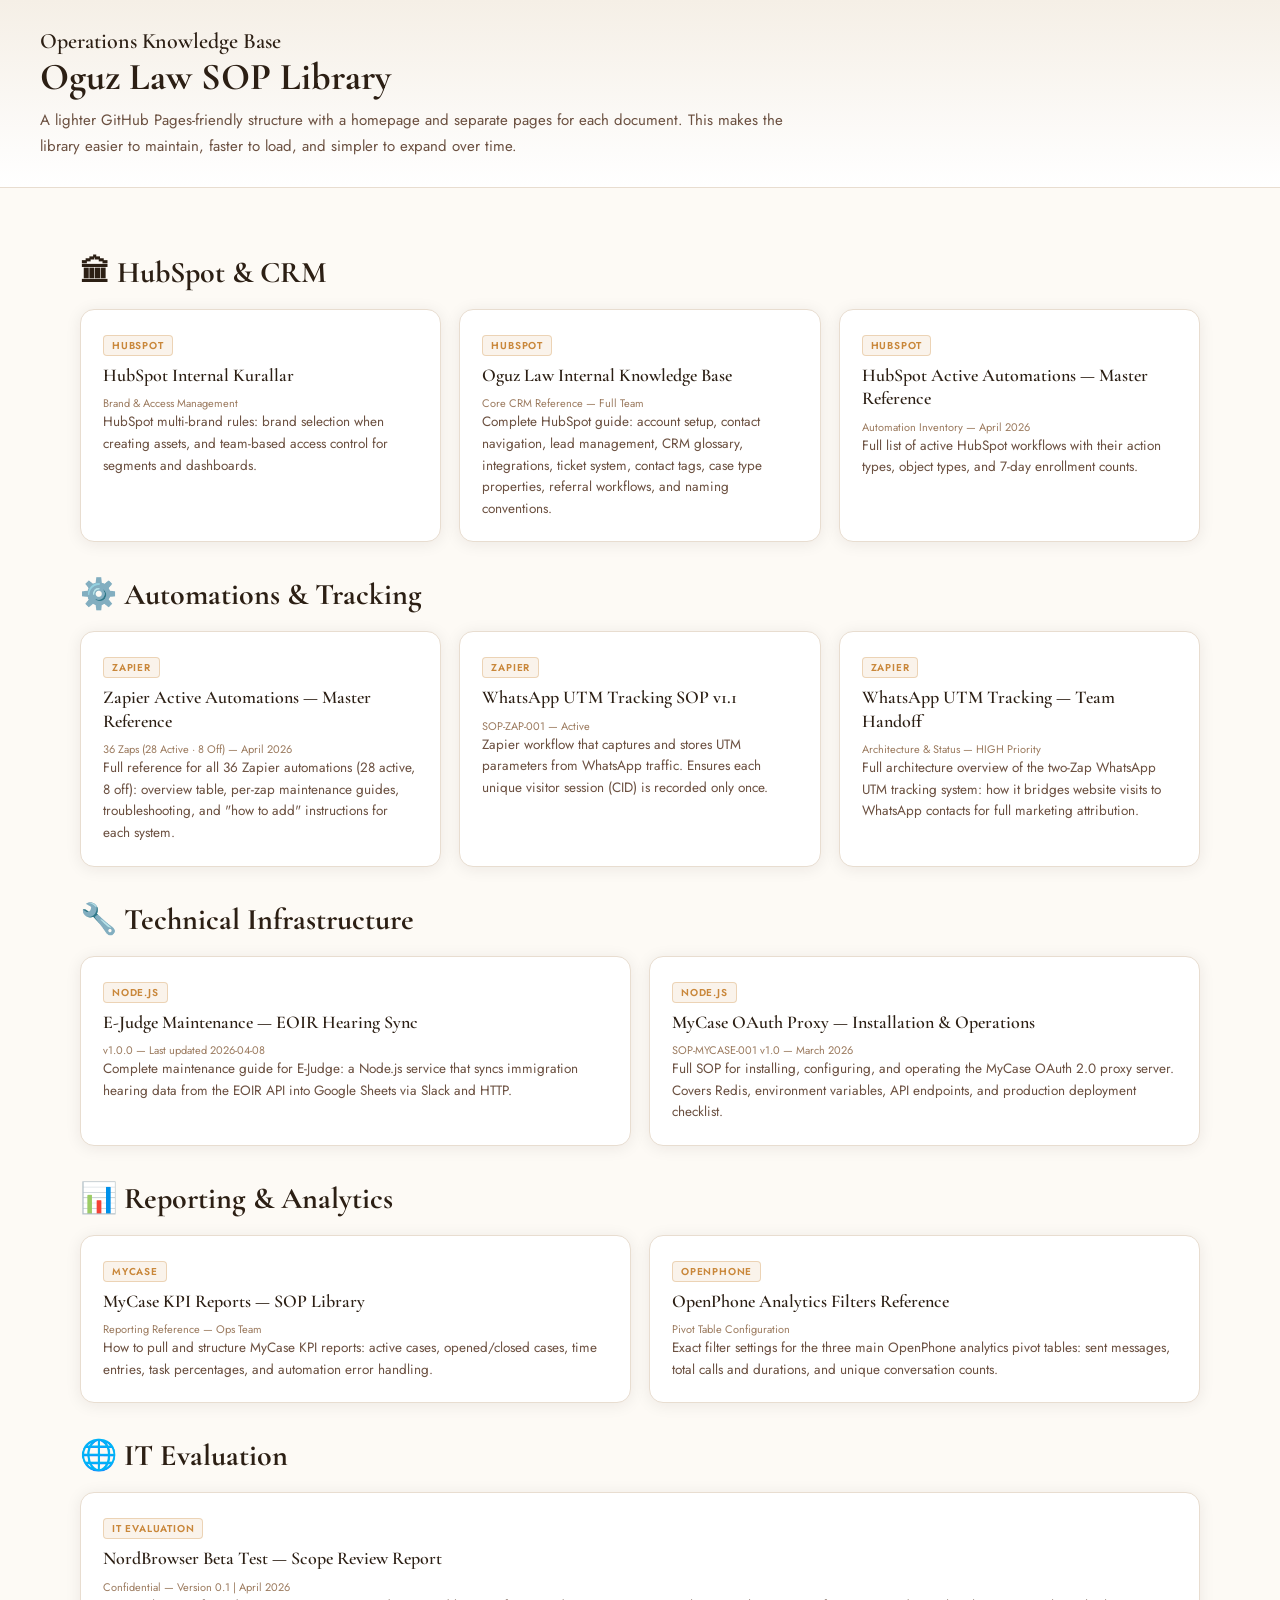
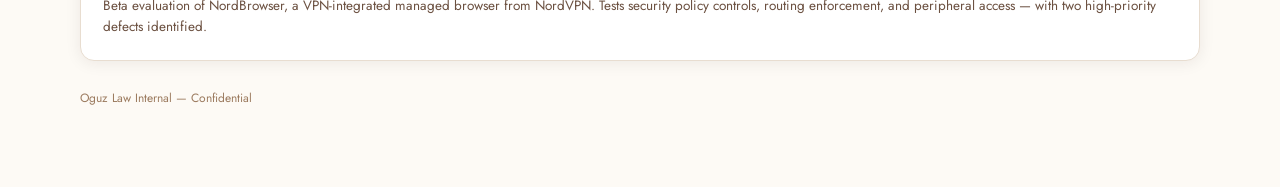
==== commit 30e958c8: "Update index.html" ====
--- a/index.html
+++ b/index.html
@@ -6,1717 +6,76 @@
 <title>Oguz Law — Operations SOP Library</title>
 <link rel="preconnect" href="https://fonts.googleapis.com">
 <link href="https://fonts.googleapis.com/css2?family=Cormorant+Garamond:wght@400;500;600;700&family=Jost:wght@300;400;500;600&family=JetBrains+Mono:wght@400;500&display=swap" rel="stylesheet">
-<style>
-:root {
-  --bg:#FDFAF5;--sidebar-bg:#1C1410;--sidebar-hover:#2E1F16;--sidebar-active:#3D2A1E;
-  --accent:#C9873A;--accent-light:#E8A85C;--text:#2C1F14;--text-light:#6B5040;
-  --text-muted:#9B7A5E;--border:#E8DDD0;--card-bg:#FFFFFF;--header-bg:#F5EFE6;
-  --code-bg:#1C1410;--shadow:0 2px 16px rgba(44,31,20,.08);--shadow-hover:0 8px 32px rgba(44,31,20,.16);
-  --sidebar-w:280px;
-}
-*{margin:0;padding:0;box-sizing:border-box;}html{scroll-behavior:smooth;}
-body{font-family:'Jost',sans-serif;background:var(--bg);color:var(--text);display:flex;height:100vh;overflow:hidden;}
-.sidebar{width:var(--sidebar-w);min-width:var(--sidebar-w);background:var(--sidebar-bg);height:100vh;overflow-y:auto;display:flex;flex-direction:column;position:fixed;left:0;top:0;bottom:0;z-index:100;scrollbar-width:thin;scrollbar-color:#3D2A1E transparent;}
-.sidebar::-webkit-scrollbar{width:4px;}.sidebar::-webkit-scrollbar-thumb{background:#3D2A1E;border-radius:2px;}
-.sidebar-logo{padding:28px 20px 20px;border-bottom:1px solid rgba(201,135,58,.2);}
-.sidebar-logo-mark{font-family:'Cormorant Garamond',serif;font-size:20px;font-weight:700;color:var(--accent-light);display:block;}
-.sidebar-logo-sub{font-size:10px;font-weight:500;letter-spacing:.12em;text-transform:uppercase;color:rgba(201,135,58,.5);display:block;margin-top:2px;}
-.search-wrap{padding:16px 16px 12px;border-bottom:1px solid rgba(255,255,255,.05);}
-.search-input{width:100%;background:rgba(255,255,255,.06);border:1px solid rgba(201,135,58,.2);border-radius:8px;padding:9px 12px 9px 34px;color:#F5EDE0;font-family:'Jost',sans-serif;font-size:13px;outline:none;transition:border-color .2s;background-image:url("data:image/svg+xml,%3Csvg xmlns='http://www.w3.org/2000/svg' width='14' height='14' viewBox='0 0 24 24' fill='none' stroke='%23C9873A' stroke-width='2'%3E%3Ccircle cx='11' cy='11' r='8'/%3E%3Cpath d='m21 21-4.35-4.35'/%3E%3C/svg%3E");background-repeat:no-repeat;background-position:10px center;}
-.search-input::placeholder{color:rgba(255,255,255,.3);}.search-input:focus{border-color:var(--accent);}
-.nav-content{padding:12px 0 40px;flex:1;}
-.cat-section{margin-bottom:4px;}
-.cat-label{font-size:10px;font-weight:600;letter-spacing:.1em;text-transform:uppercase;color:var(--accent);padding:12px 16px 6px;opacity:.8;}
-.doc-list{list-style:none;padding:0 8px;}
-.doc-link{display:block;padding:8px 12px;color:rgba(245,237,224,.7);text-decoration:none;font-size:12.5px;border-radius:6px;transition:all .15s;line-height:1.4;margin-bottom:1px;}
-.doc-link:hover{background:var(--sidebar-hover);color:var(--accent-light);}
-.doc-link.active{background:var(--sidebar-active);color:var(--accent-light);font-weight:500;}
-.main{margin-left:var(--sidebar-w);flex:1;height:100vh;overflow-y:auto;scrollbar-width:thin;scrollbar-color:var(--border) transparent;}
-.main::-webkit-scrollbar{width:6px;}.main::-webkit-scrollbar-thumb{background:var(--border);border-radius:3px;}
-.main-header{position:sticky;top:0;z-index:50;background:var(--header-bg);border-bottom:1px solid var(--border);padding:16px 40px;display:flex;align-items:center;justify-content:space-between;}
-.main-header-title{font-family:'Cormorant Garamond',serif;font-size:22px;font-weight:600;color:var(--text);}
-.header-meta{font-size:12px;color:var(--text-muted);}
-.content-area{padding:32px 40px 80px;max-width:1100px;}
-.cat-section-main{margin-bottom:48px;}
-.cat-heading{font-family:'Cormorant Garamond',serif;font-size:28px;font-weight:600;color:var(--text);margin-bottom:20px;padding-bottom:12px;border-bottom:2px solid var(--accent);display:inline-flex;align-items:center;gap:10px;}
-.doc-card{background:var(--card-bg);border:1px solid var(--border);border-radius:12px;margin-bottom:16px;box-shadow:var(--shadow);overflow:hidden;transition:box-shadow .2s;}
-.doc-card:hover{box-shadow:var(--shadow-hover);}.doc-card.expanded{border-color:var(--accent);}
-.doc-header{padding:20px 24px;display:flex;gap:24px;align-items:flex-start;cursor:pointer;transition:background .15s;}
-.doc-header:hover{background:#FEFDF8;}.doc-header-left{min-width:200px;flex-shrink:0;}.doc-header-right{flex:1;}
-.doc-badge{display:inline-block;font-size:10px;font-weight:600;letter-spacing:.08em;text-transform:uppercase;color:var(--accent);background:rgba(201,135,58,.1);border:1px solid rgba(201,135,58,.3);border-radius:4px;padding:2px 8px;margin-bottom:8px;}
-.doc-title{font-family:'Cormorant Garamond',serif;font-size:18px;font-weight:600;color:var(--text);line-height:1.3;margin-bottom:4px;}
-.doc-meta{font-size:11px;color:var(--text-muted);}
-.doc-summary{font-size:13.5px;color:var(--text-light);line-height:1.6;margin-bottom:12px;}
-.expand-btn{background:transparent;border:1px solid var(--accent);color:var(--accent);font-family:'Jost',sans-serif;font-size:12px;font-weight:500;padding:6px 14px;border-radius:6px;cursor:pointer;transition:all .15s;}
-.expand-btn:hover{background:var(--accent);color:white;}
-.doc-body{border-top:1px solid var(--border);padding:32px 40px;font-size:14.5px;line-height:1.75;color:var(--text);}
-.doc-body h2{font-family:'Cormorant Garamond',serif;font-size:24px;font-weight:700;color:var(--text);margin:32px 0 16px;padding-bottom:8px;border-bottom:1px solid var(--border);}
-.doc-body h2:first-child{margin-top:0;}
-.doc-body h3{font-family:'Jost',sans-serif;font-size:16px;font-weight:600;color:var(--text);margin:24px 0 10px;}
-.doc-body h4{font-family:'Jost',sans-serif;font-size:13.5px;font-weight:600;color:var(--accent);text-transform:uppercase;letter-spacing:.06em;margin:20px 0 8px;}
-.doc-body p{margin-bottom:12px;}.doc-body ul,.doc-body ol{padding-left:22px;margin-bottom:14px;}.doc-body li{margin-bottom:5px;}
-.doc-body hr{border:none;border-top:1px solid var(--border);margin:28px 0;}
-.doc-body strong{font-weight:600;}.doc-body em{font-style:italic;color:var(--text-light);}
-.doc-body code{font-family:'JetBrains Mono',monospace;font-size:12.5px;background:rgba(201,135,58,.1);color:#8B5E3C;border-radius:4px;padding:1px 6px;}
-.doc-body pre{font-family:'JetBrains Mono',monospace;font-size:12.5px;background:var(--code-bg);color:#E8C99A;border-radius:10px;padding:20px 24px;overflow-x:auto;margin:16px 0;line-height:1.7;border-left:3px solid var(--accent);}
-.doc-body a{color:var(--accent);text-decoration:underline;text-underline-offset:2px;}
-.table-wrap{overflow-x:auto;margin:16px 0;border-radius:10px;border:1px solid var(--border);}
-.doc-body table{width:100%;border-collapse:collapse;font-size:13.5px;}
-.doc-body thead{background:var(--header-bg);}
-.doc-body th{padding:10px 14px;text-align:left;font-weight:600;font-size:12px;text-transform:uppercase;letter-spacing:.05em;color:var(--text-light);white-space:nowrap;}
-.doc-body td{padding:10px 14px;border-top:1px solid var(--border);vertical-align:top;line-height:1.55;}
-.doc-body tr:hover td{background:#FEFAF3;}
-.badge-on{color:#2E7D32;font-weight:600;font-size:11px;}
-.status-ok{color:#2E7D32;font-weight:600;}.status-fail{color:#C62828;font-weight:600;}.status-warn{color:#E65100;font-weight:600;}
-.warning-box{background:#FFF8EE;border-left:4px solid var(--accent);border-radius:0 8px 8px 0;padding:14px 18px;margin:16px 0;font-size:13.5px;color:#5C3200;line-height:1.6;}
-.info-box{background:#F0F4FF;border-left:4px solid #4A6FA5;border-radius:0 8px 8px 0;padding:14px 18px;margin:16px 0;font-size:13.5px;color:#1A2F5E;line-height:1.6;}
-.flow-box{background:linear-gradient(135deg,#1C1410,#2E1F16);color:#E8C99A;border-radius:10px;padding:24px 28px;margin:16px 0;font-family:'JetBrains Mono',monospace;font-size:13px;line-height:2;}
-.search-results-info{padding:12px 40px;background:rgba(201,135,58,.08);border-bottom:1px solid var(--border);font-size:13px;color:var(--text-light);display:none;}
-.step-block{display:flex;gap:16px;margin:16px 0;align-items:flex-start;}
-.step-num{flex-shrink:0;width:32px;height:32px;background:var(--accent);color:white;border-radius:50%;display:flex;align-items:center;justify-content:center;font-weight:700;font-size:14px;font-family:'Jost',sans-serif;margin-top:2px;}
-.step-content{flex:1;padding-top:4px;}
-.step-content strong{display:block;font-size:15px;font-weight:600;color:var(--text);margin-bottom:6px;}
-.code-block{font-family:'JetBrains Mono',monospace;font-size:12.5px;background:var(--code-bg);color:#E8C99A;border-radius:10px;padding:20px 24px;overflow-x:auto;margin:16px 0;line-height:1.7;border-left:3px solid var(--accent);white-space:pre;}
-.badge-sm{display:inline-block;font-size:10px;font-weight:600;letter-spacing:.06em;text-transform:uppercase;color:var(--accent);background:rgba(201,135,58,.1);border:1px solid rgba(201,135,58,.25);border-radius:3px;padding:1px 6px;}
-.badge-sm.muted{color:var(--text-muted);background:rgba(155,122,94,.08);border-color:rgba(155,122,94,.2);}
-</style>
+<link rel="stylesheet" href="assets/styles.css">
 </head>
-<body>
-<aside class="sidebar">
-  <div class="sidebar-logo">
-    <span class="sidebar-logo-mark">Oguz Law</span>
-    <span class="sidebar-logo-sub">Operations SOP Library</span>
-  </div>
-  <div class="search-wrap">
-    <input type="text" class="search-input" id="searchInput" placeholder="Search documents… (⌘K)">
-  </div>
-  <nav class="nav-content" id="sidebarNav">
-<div class="cat-section"><div class="cat-label">🏛 HubSpot & CRM</div><ul class="doc-list">
-<li><a href="#doc-internal_kurallar" class="doc-link" data-target="internal_kurallar">HubSpot Brand Rules (Internal Kurallar)</a></li>
-<li><a href="#doc-hubspot_kb" class="doc-link" data-target="hubspot_kb">Oguz Law Internal Knowledge Base</a></li>
-<li><a href="#doc-hubspot_workflows" class="doc-link" data-target="hubspot_workflows">HubSpot Active Automations — Master Reference</a></li>
-</ul></div>
-<div class="cat-section"><div class="cat-label">⚙️ Automations & Tracking</div><ul class="doc-list">
-<li><a href="#doc-whatsapp_sop" class="doc-link" data-target="whatsapp_sop">WhatsApp UTM Tracking SOP v1.1</a></li>
-<li><a href="#doc-whatsapp_handoff" class="doc-link" data-target="whatsapp_handoff">WhatsApp UTM Tracking — Team Handoff</a></li>
-</ul></div>
-<div class="cat-section"><div class="cat-label">🔧 Technical Infrastructure</div><ul class="doc-list">
-<li><a href="#doc-ejudge" class="doc-link" data-target="ejudge">E-Judge Maintenance — EOIR Hearing Sync</a></li>
-<li><a href="#doc-mycase_oauth" class="doc-link" data-target="mycase_oauth">MyCase OAuth Proxy — Installation & Operations</a></li>
-</ul></div>
-<div class="cat-section"><div class="cat-label">📊 Reporting & Analytics</div><ul class="doc-list">
-<li><a href="#doc-mycase_kpi" class="doc-link" data-target="mycase_kpi">MyCase KPI Reports — SOP Library</a></li>
-<li><a href="#doc-openphone_filters" class="doc-link" data-target="openphone_filters">OpenPhone Analytics Filters Reference</a></li>
-</ul></div>
-<div class="cat-section"><div class="cat-label">🌐 IT Evaluation</div><ul class="doc-list">
-<li><a href="#doc-nordbrowser" class="doc-link" data-target="nordbrowser">NordBrowser Beta Test — Scope Review Report</a></li>
-</ul></div></nav>
-</aside>
-<div class="main" id="mainPanel">
-  <div class="main-header">
-    <div class="main-header-title">Operations Knowledge Base</div>
-    <div class="header-meta">Oguz Law Internal — Confidential</div>
-  </div>
-  <div class="search-results-info" id="searchInfo"></div>
-  <div class="content-area" id="contentArea">
-<section class="cat-section-main" id="cat-hubspot"><h2 class="cat-heading">🏛 HubSpot & CRM</h2>
-<article class="doc-card" id="doc-internal_kurallar" data-content="internal_kurallar">
-  <div class="doc-header">
-    <div class="doc-header-left">
-      <span class="doc-badge">HubSpot</span>
-      <h3 class="doc-title">HubSpot Brand Rules (Internal Kurallar)</h3>
-      <p class="doc-meta">Brand & Access Management</p>
-    </div>
-    <div class="doc-header-right">
-      <p class="doc-summary">HubSpot multi-brand rules: brand selection when creating assets, and team-based access control for segments and dashboards.</p>
-      <button class="expand-btn" data-target="internal_kurallar">Read Full Document ↓</button>
+<body class="site-home">
+  <div class="hero">
+    <div class="hero-inner">
+      <div class="main-header-title">Operations Knowledge Base</div>
+      <h1 class="hero-title">Oguz Law SOP Library</h1>
+      <p class="hero-sub">A lighter GitHub Pages-friendly structure with a homepage and separate pages for each document. This makes the library easier to maintain, faster to load, and simpler to expand over time.</p>
     </div>
   </div>
-  <div class="doc-body" id="body-internal_kurallar" style="display:none;">
-<h2>HubSpot Multi-Brand Rules</h2>
-<p>Oguz Law HubSpot account hosts multiple brands. Since separate companies share a single HubSpot portal, the following rules must be followed at all times.</p>
-<h3>Rule 1 — Brand Selection When Creating Assets</h3>
-<p>Before creating a new form, file, or any other asset, click the brand name in your profile area, then select the correct brand from the <strong>Brands</strong> section. Every asset must be created under the brand it belongs to.</p>
-<h3>Rule 2 — Access Management for Segments &amp; Dashboards</h3>
-<p>Whenever you create a dashboard, segment, or other shared resource, go to <strong>Manage Sharing / Access</strong> and restrict access to only the teams relevant to that company.</p>
-<p>For Oguz Law assets specifically, the following teams must <strong>NOT</strong> be given access:</p>
-<ul><li>EXTERNAL – ITB</li><li>EXTERNAL – IAU</li><li>Consultants</li><li>ITIN</li><li>Oguz Injury</li></ul>
-<div class="info-box"><strong>📹 HubSpot Marketing Training</strong><br>Brand-related video folder: <a href="https://loom.com/share/folder/2d69e527a4d44f50aeeee73c19b11c59" target="_blank">Loom folder</a></div>
-</div>
-</article>
-<article class="doc-card" id="doc-hubspot_kb" data-content="hubspot_kb">
-  <div class="doc-header">
-    <div class="doc-header-left">
-      <span class="doc-badge">HubSpot</span>
-      <h3 class="doc-title">Oguz Law Internal Knowledge Base</h3>
-      <p class="doc-meta">Core CRM Reference — Full Team</p>
+  <main class="main">
+    <div class="content-area">
+      <section><h2 class="section-title">🏛 HubSpot &amp; CRM</h2><div class="grid"><a class="home-card" href="internal_kurallar.html">
+        <div class="doc-badge">HubSpot</div>
+        <h3 class="doc-title">HubSpot Internal Kurallar</h3>
+        <p class="doc-meta">Brand &amp; Access Management</p>
+        <p class="doc-summary">HubSpot multi-brand rules: brand selection when creating assets, and team-based access control for segments and dashboards.</p>
+        </a><a class="home-card" href="hubspot_kb.html">
+        <div class="doc-badge">HubSpot</div>
+        <h3 class="doc-title">Oguz Law Internal Knowledge Base</h3>
+        <p class="doc-meta">Core CRM Reference — Full Team</p>
+        <p class="doc-summary">Complete HubSpot guide: account setup, contact navigation, lead management, CRM glossary, integrations, ticket system, contact tags, case type properties, referral workflows, and naming conventions.</p>
+        </a><a class="home-card" href="hubspot_workflows.html">
+        <div class="doc-badge">HubSpot</div>
+        <h3 class="doc-title">HubSpot Active Automations — Master Reference</h3>
+        <p class="doc-meta">Automation Inventory — April 2026</p>
+        <p class="doc-summary">Full list of active HubSpot workflows with their action types, object types, and 7-day enrollment counts.</p>
+        </a></div></section><section><h2 class="section-title">⚙️ Automations &amp; Tracking</h2><div class="grid"><a class="home-card" href="zapier_master.html">
+        <div class="doc-badge">Zapier</div>
+        <h3 class="doc-title">Zapier Active Automations — Master Reference</h3>
+        <p class="doc-meta">36 Zaps (28 Active · 8 Off) — April 2026</p>
+        <p class="doc-summary">Full reference for all 36 Zapier automations (28 active, 8 off): overview table, per-zap maintenance guides, troubleshooting, and &quot;how to add&quot; instructions for each system.</p>
+        </a><a class="home-card" href="whatsapp_sop.html">
+        <div class="doc-badge">Zapier</div>
+        <h3 class="doc-title">WhatsApp UTM Tracking SOP v1.1</h3>
+        <p class="doc-meta">SOP-ZAP-001 — Active</p>
+        <p class="doc-summary">Zapier workflow that captures and stores UTM parameters from WhatsApp traffic. Ensures each unique visitor session (CID) is recorded only once.</p>
+        </a><a class="home-card" href="whatsapp_handoff.html">
+        <div class="doc-badge">Zapier</div>
+        <h3 class="doc-title">WhatsApp UTM Tracking — Team Handoff</h3>
+        <p class="doc-meta">Architecture &amp; Status — HIGH Priority</p>
+        <p class="doc-summary">Full architecture overview of the two-Zap WhatsApp UTM tracking system: how it bridges website visits to WhatsApp contacts for full marketing attribution.</p>
+        </a></div></section><section><h2 class="section-title">🔧 Technical Infrastructure</h2><div class="grid"><a class="home-card" href="ejudge.html">
+        <div class="doc-badge">Node.js</div>
+        <h3 class="doc-title">E-Judge Maintenance — EOIR Hearing Sync</h3>
+        <p class="doc-meta">v1.0.0 — Last updated 2026-04-08</p>
+        <p class="doc-summary">Complete maintenance guide for E-Judge: a Node.js service that syncs immigration hearing data from the EOIR API into Google Sheets via Slack and HTTP.</p>
+        </a><a class="home-card" href="mycase_oauth.html">
+        <div class="doc-badge">Node.js</div>
+        <h3 class="doc-title">MyCase OAuth Proxy — Installation &amp; Operations</h3>
+        <p class="doc-meta">SOP-MYCASE-001 v1.0 — March 2026</p>
+        <p class="doc-summary">Full SOP for installing, configuring, and operating the MyCase OAuth 2.0 proxy server. Covers Redis, environment variables, API endpoints, and production deployment checklist.</p>
+        </a></div></section><section><h2 class="section-title">📊 Reporting &amp; Analytics</h2><div class="grid"><a class="home-card" href="mycase_kpi.html">
+        <div class="doc-badge">MyCase</div>
+        <h3 class="doc-title">MyCase KPI Reports — SOP Library</h3>
+        <p class="doc-meta">Reporting Reference — Ops Team</p>
+        <p class="doc-summary">How to pull and structure MyCase KPI reports: active cases, opened/closed cases, time entries, task percentages, and automation error handling.</p>
+        </a><a class="home-card" href="openphone_filters.html">
+        <div class="doc-badge">OpenPhone</div>
+        <h3 class="doc-title">OpenPhone Analytics Filters Reference</h3>
+        <p class="doc-meta">Pivot Table Configuration</p>
+        <p class="doc-summary">Exact filter settings for the three main OpenPhone analytics pivot tables: sent messages, total calls and durations, and unique conversation counts.</p>
+        </a></div></section><section><h2 class="section-title">🌐 IT Evaluation</h2><div class="grid"><a class="home-card" href="nordbrowser.html">
+        <div class="doc-badge">IT Evaluation</div>
+        <h3 class="doc-title">NordBrowser Beta Test — Scope Review Report</h3>
+        <p class="doc-meta">Confidential — Version 0.1 | April 2026</p>
+        <p class="doc-summary">Beta evaluation of NordBrowser, a VPN-integrated managed browser from NordVPN. Tests security policy controls, routing enforcement, and peripheral access — with two high-priority defects identified.</p>
+        </a></div></section>
+      <p class="footer-note">Oguz Law Internal — Confidential</p>
     </div>
-    <div class="doc-header-right">
-      <p class="doc-summary">Complete HubSpot guide: account setup, contact navigation, lead management, CRM glossary, integrations, ticket system, contact tags, case type properties, referral workflows, and naming conventions.</p>
-      <button class="expand-btn" data-target="hubspot_kb">Read Full Document ↓</button>
-    </div>
-  </div>
-  <div class="doc-body" id="body-hubspot_kb" style="display:none;"><h2>Getting Started — HubSpot Account Setup</h2>
-<h3>Step 1: Accept Your Invitation</h3>
-<p>You'll receive an email from HubSpot: <em>"You've been invited to join Oğuz Law on HubSpot"</em>. Click <strong>Accept Invitation</strong> to be redirected to the sign-up page.</p>
-<h3>Step 2: Fill In Your Basic Info</h3>
-<ul><li>Name &amp; Surname (as it appears professionally)</li><li>Email (company email preferred)</li><li>Password (mix of uppercase, lowercase, numbers, symbols)</li></ul>
-<p>Contact the CRM Specialist to fill out your Job Title, Manager, and working hours — or wait for the setup form to be sent to you.</p>
-<h3>Step 3: Set Your Preferences</h3>
-<ul><li><strong>Default Page:</strong> Settings → General → Profile</li><li><strong>Task Preferences:</strong> Settings → General → Tasks</li><li><strong>Timezone:</strong> Settings → General → Profile — confirm it's correct</li></ul>
-<h3>Step 4–6: Security Setup</h3>
-<ul><li>Add a trusted phone number (Settings → Security → Phone Number)</li><li>Set up Passkeys if possible (Settings → Security → Passkeys)</li><li>Enable Two-Factor Authentication — <strong>mandatory for all team members</strong> (Settings → Security → Two-Factor Authentication)</li></ul>
-<hr>
-<h2>Contact Page Views</h2>
-<h3>What is a View?</h3>
-<p>A <strong>View</strong> is a saved filter with specific column arrangements. It lets you focus on certain contacts without reapplying filters each time. Access via CRM → Contacts → "All Views".</p>
-<h3>Creating a Custom View</h3>
-<ol><li>CRM → Contacts → Add View → "Create new view"</li><li>Name the view; choose visibility (private / team / everyone)</li><li>Add filters (lifecycle stage, lead status, last activity, owner, custom properties)</li><li>Click "Save view"</li></ol>
-<h3>Default CRM Admin Views</h3>
-<div class="table-wrap"><table><thead><tr><th>View</th><th>Shows</th><th>Action Required</th></tr></thead><tbody>
-<tr><td>🛑 No Activity Logged</td><td>Lead Status = New Lead + no engagement</td><td>Reach out and log activity. Update lead status.</td></tr>
-<tr><td>⚠ Activity Logged but Still New Lead</td><td>At least one activity logged, Lead Status still "New Lead"</td><td>Update lead status to reflect progress.</td></tr>
-</tbody></table></div>
-<hr>
-<h2>Navigating the Contact Page</h2>
-<h3>Overview Tab</h3>
-<p>At-a-glance view of: Pinned Activities, Upcoming Actions, Recent Activities, Data Highlights (conditional properties), and embedded Reports.</p>
-<h4>Key Conditional Properties</h4>
-<ul>
-<li><strong>Referred In (Other):</strong> How the contact was referred → map to Referral_From_1 dropdown</li>
-<li><strong>Referred Out:</strong> Where the contact was referred → map to Referral_To_1 dropdown</li>
-<li><strong>Unqualified Reason:</strong> Appears only when Lead Status = Unqualified</li>
-<li><strong>Loss Reason:</strong> Appears only when Lead Status = Not Moving Forward</li>
-</ul>
-<h3>Activities Tab — Logging Guidelines</h3>
-<div class="table-wrap"><table><thead><tr><th>Type</th><th>When to Use</th><th>Key Rules</th></tr></thead><tbody>
-<tr><td>📎 Notes</td><td>Any internal update or context</td><td>@mention teammates. Include why they booked, objections, referral source.</td></tr>
-<tr><td>📞 Calls</td><td>After any call</td><td>Note outcome, objections, interest, next steps. Keep OpenPhone auto-record ON at all times. Do NOT touch the recording button mid-call.</td></tr>
-<tr><td>📧 Emails</td><td>Sent from HubSpot or log manually</td><td>Gmail auto-logs if integrated. Missive: Go to Gmail Sent → click "Log email to HubSpot" → verify correct account.</td></tr>
-<tr><td>📅 Meetings</td><td>Schedule or log manually</td><td>Include purpose, participants, and key takeaways.</td></tr>
-<tr><td>✅ Tasks</td><td>Follow-up actions</td><td>Set due dates. Describe the next action clearly. Check Tasks page daily.</td></tr>
-</tbody></table></div>
-<div class="warning-box">⚠ Do NOT use the "make a phone call" button in HubSpot unless specifically told to. Verify activities logged within 1 hour — if missing, log manually and contact Emel Gedik.</div>
-<hr>
-<h2>Lead Management Process</h2>
-<h3>Lead Creation Rules</h3>
-<ul>
-<li>Create the contact <strong>during or before</strong> the call so OpenPhone logs automatically</li>
-<li>Can create with just a phone number — fill details after</li>
-<li>Must enter email + phone number to prevent duplicate contacts</li>
-</ul>
-<h4>Four Required Questions on Initial Call</h4>
-<ol><li>What is your email address?</li><li>What is your phone number? (double-check — pin additional numbers as notes)</li><li>Where did you find us?</li><li>Have you contacted our company before?</li></ol>
-<h3>Lead Status Workflow</h3>
-<div class="table-wrap"><table><thead><tr><th>Status</th><th>Meaning</th><th>Action Required</th></tr></thead><tbody>
-<tr><td>🆕 New Lead</td><td>Just added, no engagement yet</td><td>Reach out immediately</td></tr>
-<tr><td>🔄 In Progress</td><td>Sales started, at least 1 activity logged</td><td>Continue engagement</td></tr>
-<tr><td>📞 Attempted to Contact</td><td>Tried to reach, no response yet</td><td>Follow 1-2-3-7 day method</td></tr>
-<tr><td>🚫 No Answer</td><td>Multiple attempts, no response</td><td>After all 1-2-3-7 day attempts fail</td></tr>
-<tr><td>❌ Unqualified</td><td>Not a fit</td><td>Select Unqualified Reason (mandatory)</td></tr>
-<tr><td>🚪 Not Moving Forward</td><td>Lead declined</td><td>Select Loss Reason (mandatory)</td></tr>
-<tr><td>⏳ Long Term Follow Up</td><td>May qualify in future</td><td>Create task + update lifecycle to MQL</td></tr>
-<tr><td>📂 Open Deal</td><td>Deal sent, deciding</td><td>Create deal record, set stage to "Contract Sent"</td></tr>
-<tr><td>🤝 Active Client</td><td>Deal signed (Closed Won)</td><td>Auto-set by system</td></tr>
-</tbody></table></div>
-<h3>1-2-3-7 Day Follow-Up Method</h3>
-<p>When a call goes unanswered: set Lead Status to "Attempted to Contact" and create follow-up tasks for <strong>1 day, 2 days, 3 days, and 7 days</strong> after the attempt. If still no answer: update to "No Answer".</p>
-<h3>Deal Process</h3>
-<ol>
-<li>Create deal linked to the contact</li>
-<li>Set Deal Stage to "Contract Sent" (all deals must start here)</li>
-<li>Update Contact Lead Status to "Open Deal"</li>
-<li>Set up tasks and reminders for the contact owner</li>
-<li><strong>If accepted:</strong> Deal Stage = Closed Won → Lead Status = Active Client</li>
-<li><strong>If rejected:</strong> Deal Stage = Closed Lost → select Closed Lost Reason → Lead Status = Not Moving Forward → set Long-Term Follow-Up task</li>
-</ol>
-<hr>
-<h2>Lead Status &amp; Reason Reference</h2>
-<h3>Unqualified Reasons</h3>
-<div class="table-wrap"><table><thead><tr><th>Reason</th><th>When to Use</th></tr></thead><tbody>
-<tr><td>Outside of Our Services</td><td>Asking for something we don't offer</td></tr>
-<tr><td>Does Not Meet the Criteria</td><td>Doesn't meet case type, financial, or eligibility requirements</td></tr>
-<tr><td>Outside of Our Jurisdiction</td><td>Location where we're not authorized to provide services</td></tr>
-<tr><td>Other</td><td>Any other reason — add a note for context</td></tr>
-</tbody></table></div>
-<h3>Not Moving Forward — Loss Reasons</h3>
-<div class="table-wrap"><table><thead><tr><th>Reason</th><th>Meaning</th></tr></thead><tbody>
-<tr><td>Budget Constraints</td><td>Cannot afford our services</td></tr>
-<tr><td>Chose Another Firm</td><td>Went with a competitor</td></tr>
-<tr><td>Timeline Mismatch</td><td>Timeline didn't align with their needs</td></tr>
-<tr><td>Our Late Response</td><td>Lost due to delayed reply from our team</td></tr>
-<tr><td>Personal Reasons</td><td>Lead's own personal decision</td></tr>
-<tr><td>Location</td><td>Preferred provider in a different location</td></tr>
-<tr><td>Other</td><td>Doesn't fit listed reasons — add a note</td></tr>
-</tbody></table></div>
-<hr>
-<h2>CRM Glossary</h2>
-<h3>Contact Card Fields</h3>
-<div class="table-wrap"><table><thead><tr><th>Field</th><th>Definition &amp; Usage</th></tr></thead><tbody>
-<tr><td>Contact Owner</td><td>Person responsible for managing the contact. Only one owner at a time. If someone else is assigned to reach out, change the owner to that person.</td></tr>
-<tr><td>Lifecycle Stage: MQL</td><td>Not yet qualified for sales — includes unqualified contacts and lost-deal contacts still viable for marketing</td></tr>
-<tr><td>Lifecycle Stage: SQL</td><td>Called by intake team and found qualified. Also for leads with status "In Progress"</td></tr>
-<tr><td>Lifecycle Stage: Customer</td><td>Accepted the offer and signed a contract. Auto-updated when deal is Closed Won.</td></tr>
-<tr><td>Case Type</td><td>Case and/or visa type. Fill out for every contact with sufficient info. Use "Other" for unlisted visa types. Leave blank for non-immigration cases.</td></tr>
-<tr><td>Pre-Sales Notes</td><td>Quick notes during initial call. Enter every detail before assigning the contact owner or creating a follow-up task.</td></tr>
-</tbody></table></div>
-<h3>Original Traffic Source (OTS) — Critical Field</h3>
-<div class="warning-box">⚠ OTS is critical for marketing investment evaluation. Avoid "Offline Sources" as much as possible. Always ask where they found us. You must fill out both OTS and Lead Source for every contact.</div>
-<div class="table-wrap"><table><thead><tr><th>OTS Value</th><th>When to Select</th></tr></thead><tbody>
-<tr><td>Paid Social</td><td>Social media ads (Facebook, Instagram, WhatsApp)</td></tr>
-<tr><td>Paid Search</td><td>Google Ads, LSAs, or other paid search</td></tr>
-<tr><td>Organic Social</td><td>Direct message or organic discovery on social platforms</td></tr>
-<tr><td>Organic Search</td><td>Found us on Google (not paid)</td></tr>
-<tr><td>Direct Traffic</td><td>Entered URL directly; also if they found our website number</td></tr>
-<tr><td>Referrals</td><td>Referred by a third party or partner</td></tr>
-<tr><td>Offline Sources</td><td>Excel uploads, manual creation, or in-person events only</td></tr>
-</tbody></table></div>
-<div class="info-box">💡 WhatsApp messages and incoming calls are <em>communication methods</em>, not traffic sources. Select OTS based on <em>how they found our number</em>.</div>
-<h3>Deal Card Fields</h3>
-<div class="table-wrap"><table><thead><tr><th>Field</th><th>Definition</th></tr></thead><tbody>
-<tr><td>Pipeline</td><td>Select the correct department. Do not use Sales Pipeline if you're not in Sales.</td></tr>
-<tr><td>Deal Stage</td><td>All deals must start at "Contract Sent" and progress from there.</td></tr>
-<tr><td>Initial Payment Amount</td><td>Upfront payment agreed in the contract — important for tracking partial payments.</td></tr>
-<tr><td>Amount</td><td>Total deal value (full service fee) — used for revenue tracking.</td></tr>
-<tr><td>Deal Type</td><td>New Business (first-time client) or Existing Business (returning/additional service)</td></tr>
-</tbody></table></div>
-<h3>Case/Deal Naming Format</h3>
-<div class="table-wrap"><table><thead><tr><th>Case Type</th><th>Format</th><th>Example</th></tr></thead><tbody>
-<tr><td>Business Immigration</td><td>Company Name / Applicant Full Name – Visa Type</td><td>ABC Company / Ali Yilmaz – E2</td></tr>
-<tr><td>Other Cases</td><td>Full Name – Detailed Case Type</td><td>Ali Yilmaz – Defensive Asylum</td></tr>
-</tbody></table></div>
-<div class="warning-box">⚠ <strong>Critical Rules:</strong><br>• Deal name and contact full name must be <strong>identical</strong><br>• Use <strong>English characters only</strong> (G not Ğ, I not İ, S not Ş, C not Ç, O not Ö, U not Ü)<br>• Never use generic terms like "Asylum Case" — always specify: "Defensive Asylum" or "Affirmative Asylum"</div>
-<hr>
-<h2>Integrations — Email Setup</h2>
-<h3>Connect Your Email</h3>
-<ol><li>Settings → General → Email → "Connect Personal Email"</li><li>Choose provider (Gmail or Outlook) and follow prompts</li><li>Enable "Log emails" and "Track emails"</li></ol>
-<p><strong>If you use Missive:</strong> Gmail Sent folder → click "Log email to HubSpot" → verify it logged to the correct contact.</p>
-<h3>Email Signature Setup</h3>
-<ol><li>Settings → General → Email → "Manage Email Signatures" → choose HTML</li><li>Open a Gmail Sent email with your signature → right-click → Inspect → use arrow tool to select entire signature → right-click code → Copy outerHTML</li><li>Paste into HubSpot. Check that emojis display correctly.</li></ol>
-<hr>
-<h2>CRM Ticket System</h2>
-<p>Submit a CRM ticket for: questions about features, bugs or errors, new user requests, custom property requests, or improvement suggestions.</p>
-<h3>How to Submit</h3>
-<ol><li>CRM → Tickets → Create Ticket</li><li>Select pipeline: <strong>"CRM Pipeline (Reach out to Emel for HubSpot Inquiries)"</strong></li><li>Fill: Ticket Name, Type, Priority, Owner of Request (yourself), Status (New CRM Ticket), Description</li><li>Set Ticket Owner to <strong>Emel Gedik</strong></li><li>Associate with a contact if relevant → Click Create</li></ol>
-<hr>
-<h2>Contact Tags Reference</h2>
-<div class="table-wrap"><table><thead><tr><th>Tag</th><th>When to Use</th></tr></thead><tbody>
-<tr><td>High Value</td><td>High-value cases or strategically important clients</td></tr>
-<tr><td>Repeat Client</td><td>Previously worked with us</td></tr>
-<tr><td>Already Client</td><td>Existing/past client returned with an inquiry (not a new lead)</td></tr>
-<tr><td>Multiple Inquiries (Services)</td><td>Inquired about more than one legal service</td></tr>
-<tr><td>Family of Existing Client</td><td>Relative of a current or past client</td></tr>
-<tr><td>Urgent Matter</td><td>Time-sensitive issue or deadline</td></tr>
-<tr><td>Needs Translator</td><td>Needs language assistance</td></tr>
-<tr><td>Waiting for Client Documents</td><td>Waiting on required documents to proceed</td></tr>
-<tr><td>Prefers Phone</td><td>Prefers phone calls</td></tr>
-<tr><td>Prefers Email</td><td>Prefers email communication</td></tr>
-<tr><td>Partnership Business</td><td>A partner business (not a client) — only for active partners</td></tr>
-</tbody></table></div>
-<div class="warning-box">⚠ When tagged <strong>Urgent Matter</strong>, a follow-up task is auto-created. Do NOT reassign to intake — you are responsible. Failure to contact an urgent-tagged lead may result in a performance warning.</div>
-<hr>
-<h2>Repeat Clients — CRM Update Strategy</h2>
-<div class="table-wrap"><table><thead><tr><th>Step</th><th>Action</th></tr></thead><tbody>
-<tr><td>1</td><td>Do NOT create a new contact — use their existing record</td></tr>
-<tr><td>2</td><td>Update Lead Status (e.g., Unqualified if new inquiry isn't a fit)</td></tr>
-<tr><td>3</td><td>Keep Lifecycle Stage as Customer (do not move back to Lead or MQL)</td></tr>
-<tr><td>4</td><td>Log all activity and add a detailed note</td></tr>
-<tr><td>5</td><td>Create a follow-up Task if needed</td></tr>
-<tr><td>6</td><td>Add tags: Repeat Client + Multiple Inquiries (Services)</td></tr>
-</tbody></table></div>
-<hr>
-<h2>Referral Company Communication</h2>
-<h3>Why This Approach Exists</h3>
-<p>Even with restricted HubSpot access, external referral reps could see all Notes, Calls, and Emails through Notes/Calls views — a confidentiality risk. The current approach solves this.</p>
-<h3>How It Works</h3>
-<ul>
-<li>Referral reps are added to HubSpot but <strong>not assigned to any team</strong></li>
-<li>When contact owner changes to a referral rep → automation creates a <strong>pinned note</strong></li>
-<li>Your team copies summaries into the <strong>comments section</strong> of that note and @mentions the rep</li>
-<li>Reps can only see the pinned note and its comments — not the original activities</li>
-</ul>
-<h3>When a Referral Company Sends Us a Contact</h3>
-<ol><li>They create the contact (they become initial owner)</li><li>Auto-pinned note appears — they add context in comments</li><li>They set themselves as <strong>Secondary Contact Owner</strong> first</li><li>Then they change Contact Owner to <strong>Hassan Kadak (Intake Leader)</strong></li></ol>
-<div class="warning-box">⚠ If they forget to assign themselves as secondary owner before reassigning, they lose access. Remind them if needed.</div>
-<hr>
-<h2>Case Type-Specific Properties</h2>
-<p>These properties appear dynamically based on selected Case Type — replacing the need to type the same information into Pre-Sales Notes manually.</p>
-<div class="table-wrap"><table><thead><tr><th>Case Type</th><th>Property</th><th>Field Type</th></tr></thead><tbody>
-<tr><td>H1B</td><td>Degree Requirement for the offer</td><td>Yes / No</td></tr>
-<tr><td>H1B</td><td>Degree Field</td><td>Short text</td></tr>
-<tr><td>H1B, EB3, EB2</td><td>Legal Status in US</td><td>No / F1 / J1 / B2 / H1B / O1 / E2 / Other</td></tr>
-<tr><td>L-1, EB-1C</td><td>TR Employee Count</td><td>0-10 / 10-20 / Other</td></tr>
-<tr><td>L-1, EB-1C</td><td>TR Executive Role</td><td>GM / CEO / Operations Manager / Other</td></tr>
-<tr><td>L-1, EB-1C</td><td>TR Role Duration</td><td>At least 1 year in last 3 years / +1</td></tr>
-<tr><td>E-1</td><td>US-TR Trade Volume</td><td>0-100k / 100k-200k / 200k+</td></tr>
-<tr><td>E-1</td><td>US-TR Trade Ratio</td><td>50%+ / below 50%</td></tr>
-<tr><td>E-2</td><td>Location of Application</td><td>USA / Turkiye</td></tr>
-<tr><td>E-2</td><td>Investment Source</td><td>Home sale / Vehicle sale / Company income / Gift / Debt / Other</td></tr>
-<tr><td>E-2</td><td>Investment Amount</td><td>0-50k / 50-100k / 100-150k / 150k+</td></tr>
-<tr><td>E-2, L-1</td><td>Tourist Visa Status</td><td>Yes / No</td></tr>
-<tr><td>EB-1C</td><td>US Team Size</td><td>0-5 / 5-10 / 10+</td></tr>
-<tr><td>O-1</td><td>Field of Extraordinary Ability</td><td>Arts / Sciences / Education / Business / Athletics / Motion Pictures/TV / Other</td></tr>
-<tr><td>O-1, H1B, EB3, EB2, NIW</td><td>Sponsor Status</td><td>Has Sponsor / No Sponsor / Looking for Sponsor</td></tr>
-<tr><td>CFI</td><td>CFI Result</td><td>Short text</td></tr>
-<tr><td>Defensive Asylum</td><td>Defensive Asylum Status</td><td>Short text</td></tr>
-<tr><td>SIJS</td><td>SIJS Process Stage</td><td>Short text</td></tr>
-<tr><td>DV Lottery</td><td>DV Case Number</td><td>Short text</td></tr>
-</tbody></table></div>
-<hr>
-<h2>Referral Lead Status Guide</h2>
-<div class="table-wrap"><table><thead><tr><th>Status</th><th>Use When</th><th>System Behavior</th></tr></thead><tbody>
-<tr><td>Referred Out</td><td>Lead qualified and case transferred to external firm. No further sales activity.</td><td>Referral tracking starts. Reminder tasks may trigger. No deal created. Set Lifecycle Stage to "Other".</td></tr>
-<tr><td>Referred – Signed (Referral Earned)</td><td>External firm confirms client signed. Referral fee contractually earned.</td><td>Payment follow-up tasks created. Referral revenue becomes reportable. Status remains until fee is paid.</td></tr>
-</tbody></table></div>
-<div class="info-box">📌 Mandatory fields when referral is signed: Referral Deal Signed Date, Expected Referral Fee, Referral Fee Status (Pending / Paid / Overdue). Do NOT move records to "Customer" or create deals for referral-only cases.</div>
-</div>
-</article>
-<article class="doc-card" id="doc-hubspot_workflows" data-content="hubspot_workflows">
-  <div class="doc-header">
-    <div class="doc-header-left">
-      <span class="doc-badge">HubSpot</span>
-      <h3 class="doc-title">HubSpot Active Automations — Master Reference</h3>
-      <p class="doc-meta">Automation Inventory — April 2026</p>
-    </div>
-    <div class="doc-header-right">
-      <p class="doc-summary">Full list of active HubSpot workflows with their action types, object types, and 7-day enrollment counts.</p>
-      <button class="expand-btn" data-target="hubspot_workflows">Read Full Document ↓</button>
-    </div>
-  </div>
-  <div class="doc-body" id="body-hubspot_workflows" style="display:none;"><h2>HubSpot Active Automations</h2>
-<p>Full inventory of all HubSpot workflows, exported April 2026. 161 active / 139 inactive.</p>
-<h3>Active Workflows (161)</h3>
-<div class="table-wrap"><table><thead><tr><th>Workflow Name</th><th>Object</th><th>Action Types</th><th>7-Day Enrollments</th><th>Description</th></tr></thead><tbody>
-<tr><td><strong>family cases rotation</strong></td><td><span class="badge-sm">CONTACT</span></td><td>Branch: AND/OR logic; Edit record; Rotate record to owner</td><td>37</td><td></td></tr>
-<tr><td><strong>Case Type of Asylum or Adjustment of Status - joaquin</strong></td><td><span class="badge-sm">CONTACT</span></td><td>Edit record</td><td>18</td><td>Sets the contact owner to a specific user for contacts with Case Type of Asylum or Adjustment of Status and Preferred language as English.</td></tr>
-<tr><td><strong>cta tagleme</strong></td><td><span class="badge-sm">CONTACT</span></td><td>Edit record; Branch: AND/OR logic</td><td>53</td><td></td></tr>
-<tr><td><strong>Sales - deal - new task</strong></td><td><span class="badge-sm">DEAL</span></td><td>Delay (for a set amount of time or time of day); Branch: AND/OR logic; Create task</td><td>14</td><td></td></tr>
-<tr><td><strong>Calendly owner atama</strong></td><td><span class="badge-sm">CONTACT</span></td><td>Branch: AND/OR logic; Edit record</td><td>3</td><td></td></tr>
-<tr><td><strong>utm to lead source - form</strong></td><td><span class="badge-sm">CONTACT</span></td><td>Branch: AND/OR logic; Edit record</td><td>108</td><td></td></tr>
-<tr><td><strong>quote signed deal and contact update</strong></td><td><span class="badge-sm">DEAL</span></td><td>Branch: AND/OR logic; Edit record</td><td>22</td><td></td></tr>
-<tr><td><strong>Emails | Lead status = Attempted To Contact</strong></td><td><span class="badge-sm">CONTACT</span></td><td>Send email; Delay (for a set amount of time or time of day); Branch: AND/OR logic</td><td>69</td><td>Sends a series of follow-up emails in Turkish, Spanish, or default language to contacts with lead status &quot;Open Deal,&quot; spaced by 4-day delays.</td></tr>
-<tr><td><strong>senanın kayıtları</strong></td><td><span class="badge-sm">CONTACT</span></td><td>Branch: AND/OR logic; Edit record; Rotate record to owner</td><td>0</td><td></td></tr>
-<tr><td><strong>Quote Sent=Lead Status</strong></td><td><span class="badge-sm">CONTACT</span></td><td>Edit record</td><td>17</td><td></td></tr>
-<tr><td><strong>Unnamed workflow - 2025-12-05 18:35:49 GMT+0000</strong></td><td><span class="badge-sm">DEAL</span></td><td>Edit record</td><td>33</td><td></td></tr>
-<tr><td><strong>acceptance method is &quot;E-signature&quot; - no payment - signed</strong></td><td><span class="badge-sm">QUOTE</span></td><td>Branch: AND/OR logic; Edit record</td><td>22</td><td>Updates deal stage to &quot;Closed Won&quot; and lead status to &quot;Active Client&quot; for deals in various pipelines when acceptance method is &quot;E-signature&quot; and ESign Date is known.</td></tr>
-<tr><td><strong>Deal Collaborator - ismail hosen</strong></td><td><span class="badge-sm">DEAL</span></td><td>Edit record</td><td>2</td><td></td></tr>
-<tr><td><strong>IAU referred</strong></td><td><span class="badge-sm">CONTACT</span></td><td>Edit record</td><td>8</td><td></td></tr>
-<tr><td><strong>Creates a task to fill the Quote Playbook</strong></td><td><span class="badge-sm">DEAL</span></td><td>Create task; Delay (for a set amount of time or time of day); Branch: One property or action output; Send internal email notification; Edit record</td><td>0</td><td>Creates a task to fill the Quote Playbook when a property changes, then sends reminders and alerts if the task remains not started after daily delays.</td></tr>
-<tr><td><strong>pdf linki</strong></td><td><span class="badge-sm">QUOTE</span></td><td>Edit record</td><td>22</td><td></td></tr>
-<tr><td><strong>İsmail IAU Sağlama </strong></td><td><span class="badge-sm">CONTACT</span></td><td>Edit record</td><td>0</td><td></td></tr>
-<tr><td><strong>Contact CEO ise secondary enes</strong></td><td><span class="badge-sm">CONTACT</span></td><td>Edit record</td><td>0</td><td></td></tr>
-<tr><td><strong>If the survey answer is law, send email</strong></td><td><span class="badge-sm">CONTACT</span></td><td>Branch: AND/OR logic; Send internal email notification</td><td>—</td><td></td></tr>
-<tr><td><strong>yeni lead - ulaşım olmamıi task gönderimi (cloned)</strong></td><td><span class="badge-sm">CONTACT</span></td><td>Create task; Delay (for a set amount of time or time of day)</td><td>9</td><td>Creates a high-priority task for the contact owner when a new lead is unworked and assigned over 7 days ago.</td></tr>
-<tr><td><strong>Updates the lead source to &quot;HelpDesk&quot;  (cloned)</strong></td><td><span class="badge-sm">CONTACT</span></td><td>Branch: AND/OR logic; Edit record</td><td>0</td><td>Updates the lead source to &quot;HelpDesk&quot; for contacts whose property changes to the Sales Team and have a support pipeline ticket with status &quot;Converted inquiry.&quot;</td></tr>
-<tr><td><strong>not ekleme</strong></td><td><span class="badge-sm">CONTACT</span></td><td>Create note</td><td>12</td><td>Adds a pinned note with updates and activity summaries when the contact owner changes to specified individuals.</td></tr>
-<tr><td><strong>Unnamed workflow - 2025-12-02 20:54:27 GMT+0000</strong></td><td><span class="badge-sm">CONTACT</span></td><td>Create note</td><td>8</td><td></td></tr>
-<tr><td><strong>IAU Referral Güncelleme Sistemi</strong></td><td><span class="badge-sm">CONTACT</span></td><td>Edit record</td><td>8</td><td>Updates contact properties to add referral information when the contact or secondary contact owner is the CEO.</td></tr>
-<tr><td><strong>Send overdue task notifications to assigned owners</strong></td><td><span class="badge-sm">TASK</span></td><td>Send in-app notification; Send internal email notification; Send Slack notification</td><td>186</td><td>Sends notifications via email, app, and Slack to task owners when their tasks are overdue and due after December 1, 2024.</td></tr>
-<tr><td><strong>Sends a series of follow-up call tasks over several days to deals</strong></td><td><span class="badge-sm">DEAL</span></td><td>Delay (for a set amount of time or time of day); Create task; Branch: AND/OR logic; Edit record; Create note; Create Google Sheet row</td><td>0</td><td>Sends a series of follow-up call tasks over several days to deals in the &quot;Attempted to Communicate&quot; stage and updates the deal stage to &quot;No Answer&quot; if unanswered.</td></tr>
-<tr><td><strong>email association</strong></td><td><span class="badge-sm">DEAL</span></td><td>Edit record</td><td>—</td><td></td></tr>
-<tr><td><strong>Secondary Owner Ayarı</strong></td><td><span class="badge-sm">CONTACT</span></td><td>Send internal email notification; Send in-app notification</td><td>94</td><td></td></tr>
-<tr><td><strong>&quot;Contract Sent&quot; stage for 2 days - no contact</strong></td><td><span class="badge-sm">DEAL</span></td><td>Create task</td><td>8</td><td>Creates a high-priority follow-up task if a deal in the &quot;Contract Sent&quot; stage has had no contact for 2 days, prompting outreach or status update.</td></tr>
-<tr><td><strong>Asylum geçici atama</strong></td><td><span class="badge-sm">CONTACT</span></td><td>Rotate record to owner</td><td>0</td><td></td></tr>
-<tr><td><strong>manuel bir şey</strong></td><td><span class="badge-sm">DEAL</span></td><td>Edit record</td><td>0</td><td></td></tr>
-<tr><td><strong>CRM Control Check Yes</strong></td><td><span class="badge-sm">CONTACT</span></td><td>Create Google Sheet row; Delay (for a set amount of time or time of day); Edit record</td><td>837</td><td></td></tr>
-<tr><td><strong>Mustafa++++ Call Aktivite Ataması</strong></td><td><span class="badge-sm">CALL</span></td><td>Branch: AND/OR logic; Edit record</td><td>1013</td><td>Assigns activities to specific individuals based on call notes when the activity is not already assigned.</td></tr>
-<tr><td><strong>Asylum ++ Call Aktivite Araması</strong></td><td><span class="badge-sm">CALL</span></td><td>Branch: AND/OR logic; Edit record</td><td>1013</td><td>Assigns activities to specific individuals based on unknown &quot;Activity assigned to&quot; and specific names in &quot;Call notes&quot;.</td></tr>
-<tr><td><strong>Feyza++++ Call Aktivite Ataması</strong></td><td><span class="badge-sm">CALL</span></td><td>Edit record; Branch: AND/OR logic</td><td>1014</td><td>Assigns activities to specific individuals based on call notes when the activity is not already assigned.</td></tr>
-<tr><td><strong>Furkan Dogan Call Aktivite</strong></td><td><span class="badge-sm">CALL</span></td><td>Branch: AND/OR logic; Edit record</td><td>1014</td><td>Assigns activities to specific individuals based on call notes when the activity is unassigned.</td></tr>
-<tr><td><strong>satışçılar için rotation + zapier - case type (cloned)</strong></td><td><span class="badge-sm">CONTACT</span></td><td>Create record; Branch: AND/OR logic; Edit record; Create Google Sheet row</td><td>117</td><td></td></tr>
-<tr><td><strong>cUSTOMER Manually</strong></td><td><span class="badge-sm">CONTACT</span></td><td>Edit record</td><td>28</td><td>Sets a contact property to &quot;Yes&quot; when the owner&#x27;s date is older than the customer&#x27;s date.</td></tr>
-<tr><td><strong>unknown &quot;Was Customer - manual&quot;</strong></td><td><span class="badge-sm">CONTACT</span></td><td>Edit record</td><td>251</td><td>Updates contacts with an unknown &quot;Was Customer - manual&quot; property by setting it to &quot;No&quot; when this property is not set.</td></tr>
-<tr><td><strong>Meeting owner atama</strong></td><td><span class="badge-sm">CONTACT</span></td><td>Branch: AND/OR logic; Edit record</td><td>39</td><td></td></tr>
-<tr><td><strong>Sets the Deal Contact Name</strong></td><td><span class="badge-sm">DEAL</span></td><td>Edit record; Create Google Sheet row</td><td>56</td><td>Sets the Deal Contact Name property using the associated contact&#x27;s first and last name when the Deal Name is known.</td></tr>
-<tr><td><strong>if no playbook then playbook logged is no</strong></td><td><span class="badge-sm">DEAL</span></td><td>Edit record</td><td>47</td><td></td></tr>
-<tr><td><strong>Sets the initial payment amount from the associated amount paid </strong></td><td><span class="badge-sm">COMMERCE_PAYMENT</span></td><td>Edit record</td><td>18</td><td>Sets the initial payment amount from the associated amount paid when a record is created with a known quote case type and status processing or succeeded.</td></tr>
-<tr><td><strong>Sets the Amount property to the Quote amount for signed deals </strong></td><td><span class="badge-sm">QUOTE</span></td><td>Edit record</td><td>22</td><td>Sets the Amount property to the Quote amount for signed deals whose names do not contain &quot;deneme&quot;.</td></tr>
-<tr><td><strong>acceptance method is &quot;E-signature&quot;</strong></td><td><span class="badge-sm">QUOTE</span></td><td>Branch: AND/OR logic; Edit record</td><td>22</td><td>Updates deal stage to &quot;Closed Won&quot; and lead status to &quot;Active Client&quot; for deals in various pipelines when acceptance method is &quot;E-signature&quot; and ESign Date is known.</td></tr>
-<tr><td><strong>email notifications about disputed, refunded, or failed payments </strong></td><td><span class="badge-sm">COMMERCE_PAYMENT</span></td><td>Send internal email notification; Edit record</td><td>1</td><td>Sends internal email notifications about disputed, refunded, or failed payments linked to quotes, including detailed payment and customer information.</td></tr>
-<tr><td><strong>Calculates a weekend score - deal</strong></td><td><span class="badge-sm">CONTACT</span></td><td>Custom code; Edit record; Create Google Sheet row</td><td>36</td><td>Calculates a weekend score based on the owner assigned date when that date property changes after July 1, 2025, and updates the contact with this score.</td></tr>
-<tr><td><strong>Calculates a weekend score</strong></td><td><span class="badge-sm">CONTACT</span></td><td>Custom code; Edit record; Create Google Sheet row</td><td>279</td><td>Calculates a weekend score based on the owner assigned date when that date property changes after July 1, 2025, and updates the contact with this score.</td></tr>
-<tr><td><strong>First Name Capitalize</strong></td><td><span class="badge-sm">CONTACT</span></td><td>Format data; Edit record; Create Google Sheet row</td><td>298</td><td></td></tr>
-<tr><td><strong>acceptance method is &quot;E-signature&quot; - no payment - closed won</strong></td><td><span class="badge-sm">QUOTE</span></td><td>Branch: AND/OR logic; Edit record</td><td>2</td><td>Updates deal stage to &quot;Closed Won&quot; and lead status to &quot;Active Client&quot; for deals in various pipelines when acceptance method is &quot;E-signature&quot; and ESign Date is known.</td></tr>
-<tr><td><strong>Playbook Logged is Yes if logged</strong></td><td><span class="badge-sm">DEAL</span></td><td>Edit record</td><td>24</td><td></td></tr>
-<tr><td><strong>quote payment owner</strong></td><td><span class="badge-sm">COMMERCE_PAYMENT</span></td><td>Edit record</td><td>24</td><td>Sets the Owner property based on the associated quote owner when a record is created.</td></tr>
-<tr><td><strong>HR Ticket owner request + çok büyük</strong></td><td><span class="badge-sm">TICKET</span></td><td>Branch: One property or action output; Edit record</td><td>0</td><td></td></tr>
-<tr><td><strong>Sets the &quot;Quote Public Link&quot;</strong></td><td><span class="badge-sm">QUOTE</span></td><td>Edit record</td><td>53</td><td>Sets the &quot;Quote Public Link&quot; property when the &quot;Link to hosted Quote&quot; property is known on the record.</td></tr>
-<tr><td><strong>Deal Owner Copy for Zapier</strong></td><td><span class="badge-sm">DEAL</span></td><td>Branch: One property or action output; Edit record</td><td>51</td><td>Runs only for deals owned by specified users and updated within the last 30 days.</td></tr>
-<tr><td><strong>Sets the &quot;Marketing Call Source&quot; - call logs</strong></td><td><span class="badge-sm">CONTACT</span></td><td>Edit record; Branch: AND/OR logic</td><td>24</td><td>Sets the &quot;Marketing Call Source&quot; property based on the forwarded number when the forwarded number is known.</td></tr>
-<tr><td><strong>Sets the &quot;Marketing Call Source&quot; &amp; UTMs</strong></td><td><span class="badge-sm">CONTACT</span></td><td>Edit record; Branch: AND/OR logic</td><td>47</td><td>Sets the &quot;Marketing Call Source&quot; property based on the forwarded number when the forwarded number is known.</td></tr>
-<tr><td><strong>Lead source - marketing call source</strong></td><td><span class="badge-sm">CONTACT</span></td><td>Branch: AND/OR logic; Edit record</td><td>49</td><td>Updates the Lead Source property based on the Marketing Call Source when the source is known, assigning values like Paid search, Organic search, or Organic social accordingly.</td></tr>
-<tr><td><strong>quote id</strong></td><td><span class="badge-sm">QUOTE</span></td><td>Edit record</td><td>22</td><td></td></tr>
-<tr><td><strong>No owner - enes</strong></td><td><span class="badge-sm">CONTACT</span></td><td>Branch: AND/OR logic; Edit record</td><td>98</td><td>Sets the contact owner to a specific value for contacts without an owner and whose lifecycle stage is not Subscriber.</td></tr>
-<tr><td><strong>Updates the lead source to &quot;HelpDesk&quot; </strong></td><td><span class="badge-sm">CONTACT</span></td><td>Branch: AND/OR logic; Edit record</td><td>0</td><td>Updates the lead source to &quot;HelpDesk&quot; for contacts whose property changes to the Sales Team and have a support pipeline ticket with status &quot;Converted inquiry.&quot;</td></tr>
-<tr><td><strong>commission workflow</strong></td><td><span class="badge-sm">DEAL</span></td><td>Branch: AND/OR logic; Edit record</td><td>49</td><td></td></tr>
-<tr><td><strong>amount text</strong></td><td><span class="badge-sm">DEAL</span></td><td>Format data; Edit record</td><td>76</td><td></td></tr>
-<tr><td><strong>email workflow giga</strong></td><td><span class="badge-sm">CONTACT</span></td><td>Branch: AND/OR logic; Send email; Delay (for a set amount of time or time of day)</td><td>0</td><td></td></tr>
-<tr><td><strong>giga mail</strong></td><td><span class="badge-sm">CONTACT</span></td><td>Send email</td><td>0</td><td></td></tr>
-<tr><td><strong>intake kpi - team change trigger 2</strong></td><td><span class="badge-sm">CONTACT</span></td><td>Branch: AND/OR logic; Edit record; Create Google Sheet row</td><td>251</td><td></td></tr>
-<tr><td><strong>Finance Case Type - Report Help Property Update</strong></td><td><span class="badge-sm">DEAL</span></td><td>Branch: AND/OR logic; Edit record; Create Google Sheet row</td><td>47</td><td></td></tr>
-<tr><td><strong>set first contacted</strong></td><td><span class="badge-sm">CONTACT</span></td><td>Edit record</td><td>221</td><td></td></tr>
-<tr><td><strong>intake kpi - team change trigger 1</strong></td><td><span class="badge-sm">CONTACT</span></td><td>Edit record</td><td>252</td><td></td></tr>
-<tr><td><strong>utm - campaign - source update</strong></td><td><span class="badge-sm">CONTACT</span></td><td>Edit record</td><td>0</td><td></td></tr>
-<tr><td><strong>Nimbata Call --&gt; Set original traffic source</strong></td><td><span class="badge-sm">CONTACT</span></td><td>Branch: AND/OR logic; Edit record</td><td>15</td><td></td></tr>
-<tr><td><strong>Eastbay - Toghrul</strong></td><td><span class="badge-sm">CONTACT</span></td><td>Edit record</td><td>0</td><td></td></tr>
-<tr><td><strong>Stage Güncelleme - kodsuz</strong></td><td><span class="badge-sm">APPOINTMENT</span></td><td>Branch: AND/OR logic; Edit record</td><td>7</td><td></td></tr>
-<tr><td><strong>HR Ticket Pipeline Owner Atama</strong></td><td><span class="badge-sm">TICKET</span></td><td>Edit record; Branch: AND/OR logic</td><td>0</td><td>Assigns ticket owners based on HR ticket type: sets to Merve Seker for &quot;HR Letters &amp; Certificates&quot; tickets, otherwise assigns to Selin.</td></tr>
-<tr><td><strong>HR Ticket pipeline secondary ocontact owner atama</strong></td><td><span class="badge-sm">TICKET</span></td><td>Branch: AND/OR logic; Edit record</td><td>50</td><td>Assigns the secondary ticket owner based on the primary ticket owner when the secondary owner is not set.</td></tr>
-<tr><td><strong>Set UTM fields based on Meeting UTM properties </strong></td><td><span class="badge-sm">CONTACT</span></td><td>Edit record; Branch: AND/OR logic; Delay (for a set amount of time or time of day)</td><td>9</td><td>Copies the UTM source, medium and campaign of last meeting booked to the custom UTM fields so you don&#x27;t need to look across multiple properties to analyse sources.
-
-Only copies values over if UTMs are empty (doesn&#x27;t overwrite values) to protect first-touch attribution.</td></tr>
-<tr><td><strong>Youtube referansları Lead OTS Güncelleme</strong></td><td><span class="badge-sm">CONTACT</span></td><td>Edit record</td><td>6</td><td>Updates lead properties by setting &quot;Original Traffic Source&quot; and &quot;Lead Source&quot; to &quot;Referrals&quot; for contacts referred from specific YouTube sources.</td></tr>
-<tr><td><strong>helpdesk ticket</strong></td><td><span class="badge-sm">CONTACT</span></td><td>Create record; Branch: AND/OR logic</td><td>20</td><td></td></tr>
-<tr><td><strong>call notes intake - no - yes</strong></td><td><span class="badge-sm">CALL</span></td><td>Branch: AND/OR logic; Edit record</td><td>2335</td><td></td></tr>
-<tr><td><strong>intake routed date</strong></td><td><span class="badge-sm">CONTACT</span></td><td>Branch: AND/OR logic; Edit record</td><td>107</td><td></td></tr>
-<tr><td><strong>intake owner assigned date</strong></td><td><span class="badge-sm">CONTACT</span></td><td>Edit record; Branch: AND/OR logic</td><td>245</td><td></td></tr>
-<tr><td><strong>Status Güncelleme</strong></td><td><span class="badge-sm">APPOINTMENT</span></td><td>Custom code; Edit record</td><td>7</td><td></td></tr>
-<tr><td><strong>Meeting Booked - Appointment Creation</strong></td><td><span class="badge-sm">CONTACT</span></td><td>Create record; Branch: AND/OR logic</td><td>55</td><td></td></tr>
-<tr><td><strong>isimleri ingilizceleştir - deal</strong></td><td><span class="badge-sm">CONTACT</span></td><td>Edit record; Custom code</td><td>36</td><td>Normalizes Turkish characters in first and last names to English equivalents when either name is known, then updates the contact&#x27;s name properties with the normalized values.</td></tr>
-<tr><td><strong>preferred way to contact</strong></td><td><span class="badge-sm">CONTACT</span></td><td>Branch: AND/OR logic; Edit record</td><td>0</td><td></td></tr>
-<tr><td><strong>urgency - time sensitive - contact</strong></td><td><span class="badge-sm">CONTACT</span></td><td>Create task</td><td>3</td><td></td></tr>
-<tr><td><strong>urgency - time sensitive</strong></td><td><span class="badge-sm">CONTACT</span></td><td>Edit record; Create task; Branch: AND/OR logic</td><td>0</td><td></td></tr>
-<tr><td><strong>Set Original Traffic Source and Lead Source to Direct Traffic.</strong></td><td><span class="badge-sm">CONTACT</span></td><td>Delay (for a set amount of time or time of day); Branch: AND/OR logic; Edit record</td><td>114</td><td>Updates the original traffic source to &quot;Direct Traffic&quot; for contacts whose original traffic source is &quot;Offline Sources&quot; after a 24-hour delay.</td></tr>
-<tr><td><strong>contact page - form - dil - email</strong></td><td><span class="badge-sm">CONTACT</span></td><td>Branch: AND/OR logic; Edit record</td><td>64</td><td></td></tr>
-<tr><td><strong>Form submission- Email - Marketing - dil</strong></td><td><span class="badge-sm">CONTACT</span></td><td>Delay (for a set amount of time or time of day); Send email; Branch: AND/OR logic</td><td>37</td><td></td></tr>
-<tr><td><strong>işten çıkanları aktarma</strong></td><td><span class="badge-sm">CONTACT</span></td><td>Branch: AND/OR logic; Edit record</td><td>652</td><td>Updates the contact owner based on current owner values and then sets the lifecycle stage to &quot;Other&quot; for contacts with a known owner.</td></tr>
-<tr><td><strong>isimleri ingilizceleştir</strong></td><td><span class="badge-sm">CONTACT</span></td><td>Custom code; Edit record</td><td>334</td><td>Normalizes Turkish characters in first and last names to English equivalents when either name is known, then updates the contact&#x27;s name properties with the normalized values.</td></tr>
-<tr><td><strong>Owner is older than Customer is 0</strong></td><td><span class="badge-sm">CONTACT</span></td><td>Edit record; Branch: One property or action output</td><td>251</td><td>Updates a property based on whether the owner&#x27;s date is older than the customer&#x27;s date for contacts with a known owner date property.</td></tr>
-<tr><td><strong>Preferred Language</strong></td><td><span class="badge-sm">CONTACT</span></td><td>Branch: AND/OR logic; Edit record</td><td>100</td><td></td></tr>
-<tr><td><strong>case type to case type team</strong></td><td><span class="badge-sm">CONTACT</span></td><td>Branch: AND/OR logic; Edit record</td><td>62</td><td></td></tr>
-<tr><td><strong>blog form etiket</strong></td><td><span class="badge-sm">CONTACT</span></td><td>Edit record; Branch: AND/OR logic</td><td>1</td><td></td></tr>
-<tr><td><strong>call notes, assigning English, Turkish, or Spanish - marketing</strong></td><td><span class="badge-sm">CALL</span></td><td>Branch: AND/OR logic; Edit record</td><td>137</td><td>Sets the preferred language based on phone numbers found in call notes, assigning English, Turkish, or Spanish accordingly.</td></tr>
-<tr><td><strong>Triggers for new HR tickets</strong></td><td><span class="badge-sm">TICKET</span></td><td>Edit record</td><td>0</td><td>Triggers for new HR tickets in the HR Ticket Pipeline but contains no actions to execute.</td></tr>
-<tr><td><strong>telefon numara formatlama</strong></td><td><span class="badge-sm">CONTACT</span></td><td>Format data; Edit record</td><td>276</td><td></td></tr>
-<tr><td><strong> &quot;Needs Update&quot; tag - email</strong></td><td><span class="badge-sm">CONTACT</span></td><td>Edit record; Create note</td><td>136</td><td>Adds a &quot;Needs Update&quot; tag and creates a note to request an email address for contacts created after July 10, 2025, with an unknown email.</td></tr>
-<tr><td><strong>&quot;utm-form-blog&quot; </strong></td><td><span class="badge-sm">CONTACT</span></td><td>Edit record</td><td>0</td><td>Sets the &quot;Marketing Lead Source&quot; property to &quot;Blog&quot; for contacts who have the &quot;utm-form-blog&quot; value.</td></tr>
-<tr><td><strong>Form dolduruldu - mail gönderildi - non marketing çevir</strong></td><td><span class="badge-sm">CONTACT</span></td><td>Set marketing contact status; Delay (for a set amount of time or time of day)</td><td>0</td><td>Updates marketing contacts who submitted a form and have received marketing emails by delaying 2 hours, then changing their status to non-marketing until renewal.</td></tr>
-<tr><td><strong>Pipeline is &quot;CRM Pipeline (Reach out Emel for Hubspot Inquiries)&quot;, Ticket status is &quot;In Review&quot;</strong></td><td><span class="badge-sm">TICKET</span></td><td>Send Slack notification</td><td>0</td><td></td></tr>
-<tr><td><strong>Pipeline is &quot;CRM Pipeline (Reach out Emel for Hubspot Inquiries)&quot;, Ticket status is &quot;Waiting for Info&quot;</strong></td><td><span class="badge-sm">TICKET</span></td><td>Create note; Send internal email notification; Send in-app notification; Create task; Send Slack notification</td><td>0</td><td>Sends notifications and creates tasks requesting detailed information when a ticket in the CRM pipeline is marked &quot;Waiting for Info&quot; and not sourced from chat.</td></tr>
-<tr><td><strong>Pipeline is &quot;HR Ticket Pipeline&quot;, Ticket status is &quot;Rejected / Not Possible&quot;</strong></td><td><span class="badge-sm">TICKET</span></td><td>Send internal email notification; Send Slack notification</td><td>0</td><td>Sends an email and Slack notification to the ticket owner when an HR ticket is rejected or marked as not possible, excluding tickets from chat.</td></tr>
-<tr><td><strong>Pipeline is &quot;HR Ticket Pipeline&quot;, Ticket status is &quot;Resolved – No Action Needed&quot;</strong></td><td><span class="badge-sm">TICKET</span></td><td>Send internal email notification; Send Slack notification</td><td>0</td><td>Sends an internal email and Slack notification to the ticket owner when an HR ticket is marked as &quot;Resolved – No Action Needed&quot; and the source is not &quot;Chat.&quot;</td></tr>
-<tr><td><strong>Pipeline is &quot;HR Ticket Pipeline&quot;, Ticket status is &quot;Completed&quot;</strong></td><td><span class="badge-sm">TICKET</span></td><td>Send internal email notification; Send Slack notification</td><td>0</td><td>Sends an internal email and Slack notification when an HR ticket is marked as completed and its source is not chat.</td></tr>
-<tr><td><strong>Missed Call’a Geri Dönüldü mü?</strong></td><td><span class="badge-sm">CONTACT</span></td><td>Edit record; Delay (for a set amount of time or time of day); Custom code; Branch: One property or action output</td><td>93</td><td>Updates a property indicating if a missed call has been followed up by checking if the last contact date is after the last missed call date.</td></tr>
-<tr><td><strong>Set Last Missed Call Date</strong></td><td><span class="badge-sm">CONTACT</span></td><td>Edit record</td><td>95</td><td>Sets the &quot;Last Missed Call Date&quot; to the current time for contacts who are members of a specific list.</td></tr>
-<tr><td><strong>Set Original Traffic Source to Direct Traffic everything before 7 days</strong></td><td><span class="badge-sm">CONTACT</span></td><td>Edit record</td><td>0</td><td>Sets the Original Traffic Source to Direct Traffic for contacts created before June 1, 2025, with an Original Traffic Source of Offline Sources.</td></tr>
-<tr><td><strong>Callback olunca etiket güncelleme</strong></td><td><span class="badge-sm">CONTACT</span></td><td>Custom code; Branch: One property or action output; Edit record</td><td>1917</td><td>Updates a contact property to &quot;No&quot; if the last contacted date is after the last missed call date, otherwise sets it to &quot;Yes,&quot; for contacts with known dates and recent activity.</td></tr>
-<tr><td><strong>case type 1</strong></td><td><span class="badge-sm">CONTACT</span></td><td>Branch: AND/OR logic; Edit record</td><td>62</td><td>Sets a custom property based on the case type when the case type is known and matches one of several specific values.</td></tr>
-<tr><td><strong>Pipeline is &quot;CRM Pipeline (Reach out Emel for Hubspot Inquiries)&quot;, Ticket status is &quot;Rejected / Not Possible&quot;</strong></td><td><span class="badge-sm">TICKET</span></td><td>Create note; Send internal email notification; Send in-app notification</td><td>—</td><td>Sends a note, internal email, and in-app notification to the ticket owner when a ticket is rejected or marked not possible, excluding tickets from chat sources.</td></tr>
-<tr><td><strong>Pipeline is &quot;HR Ticket Pipeline&quot;, Ticket status is &quot;Waiting for Info&quot;</strong></td><td><span class="badge-sm">TICKET</span></td><td>Send internal email notification; Send Slack notification</td><td>0</td><td>Sends email and Slack notifications to the ticket owner when an HR ticket status is &quot;Waiting for Info&quot; and the source is not &quot;Chat.&quot;</td></tr>
-<tr><td><strong>Pipeline is &quot;HR Ticket Pipeline&quot;, Ticket status is &quot;New HR Ticket&quot;</strong></td><td><span class="badge-sm">TICKET</span></td><td>Send in-app notification; Send internal email notification; Send Slack notification</td><td>0</td><td>Sends email, Slack, and in-app notifications for new HR Tickets that are not sourced from chat to alert owners and related team members.</td></tr>
-<tr><td><strong>Partnership ise LS other</strong></td><td><span class="badge-sm">CONTACT</span></td><td>Edit record</td><td>2</td><td>Updates the lifecycle stage to &quot;Other&quot; for contacts tagged with &quot;Partnership Business.&quot;</td></tr>
-<tr><td><strong>OTS - Lead Source eşlemesi - marketing  için</strong></td><td><span class="badge-sm">CONTACT</span></td><td>Branch: AND/OR logic; Edit record</td><td>0</td><td>Sets the Lead Source property to &quot;Organic search&quot; for contacts whose Original Traffic Source is &quot;Organic Search.&quot;</td></tr>
-<tr><td><strong>Date entered LTFU</strong></td><td><span class="badge-sm">CONTACT</span></td><td>Edit record</td><td>76</td><td>Sets the &quot;Date Entered Long Term Follow Up&quot; property when a contact&#x27;s Lead Status changes to Long Term Follow-Up.</td></tr>
-<tr><td><strong>Date entered Inquiry</strong></td><td><span class="badge-sm">CONTACT</span></td><td>Edit record</td><td>113</td><td>Sets the &quot;Date entered Inquiry&quot; property to the current date when a contact&#x27;s Lead Status changes to &quot;Inquiry&quot;.</td></tr>
-<tr><td><strong>Date entered In Progress</strong></td><td><span class="badge-sm">CONTACT</span></td><td>Edit record</td><td>107</td><td>Sets the &quot;Date entered &#x27;In Progress&#x27;&quot; property to the current time when the Lead Status changes to &quot;In Progress&quot;.</td></tr>
-<tr><td><strong>Date entered new lead</strong></td><td><span class="badge-sm">CONTACT</span></td><td>Edit record</td><td>291</td><td>Sets the &quot;Date entered &#x27;New Lead&#x27;&quot; property when a contact&#x27;s Lead Status changes to &quot;New Lead&quot;.</td></tr>
-<tr><td><strong>Date Entered Open Deal</strong></td><td><span class="badge-sm">CONTACT</span></td><td>Edit record</td><td>23</td><td>Sets the &quot;Date entered &#x27;Open Deal&#x27;&quot; property to the current date when a contact&#x27;s Lead Status changes to &quot;Open Deal.&quot;</td></tr>
-<tr><td><strong>Date entered Attempted to contact</strong></td><td><span class="badge-sm">CONTACT</span></td><td>Edit record</td><td>121</td><td>Updates the &quot;Date entered &#x27;Attempted to Contact&#x27;&quot; property to the current time when the Lead Status changes to &quot;Attempted to Contact.&quot;</td></tr>
-<tr><td><strong>Newsletter Internal</strong></td><td><span class="badge-sm">USER</span></td><td>Send internal email notification</td><td>0</td><td>Sends an internal email to a specific user with updates on CRM changes, repeat client tracking, referral communication, and tips to manage lead statuses in Hubspot.</td></tr>
-<tr><td><strong>IT Pipeline Bildirim</strong></td><td><span class="badge-sm">TICKET</span></td><td>Send internal email notification</td><td>0</td><td>Sends an internal email to the IT team when a ticket is in the IT Pipeline and the request owner is unknown in the system.</td></tr>
-<tr><td><strong>Pipeline is &quot;IT Pipeline&quot;, Ticket status is &quot;Waiting for Info&quot;</strong></td><td><span class="badge-sm">TICKET</span></td><td>Create note; Send internal email notification; Create task</td><td>—</td><td>Sends a note to ticket owners when ticket status is &quot;Waiting for Info&quot; (excluding chat source), then notifies the requester to provide details and creates a follow-up task.</td></tr>
-<tr><td><strong>Pipeline is &quot;CRM Pipeline (Reach out Emel for Hubspot Inquiries)&quot;, Ticket status is &quot;New CRM Ticket&quot;</strong></td><td><span class="badge-sm">TICKET</span></td><td>Edit record</td><td>0</td><td>Sets the ticket owner to Emel Gedik when the ticket status is &quot;New CRM Ticket&quot; and the source is not &quot;Chat&quot;.</td></tr>
-<tr><td><strong>Pipeline is &quot;IT Pipeline&quot;, Ticket status is &quot;Rejected / Not Possible&quot;</strong></td><td><span class="badge-sm">TICKET</span></td><td>Create note; Send in-app notification; Send internal email notification</td><td>—</td><td>Creates a note and sends in-app and email notifications to the ticket owner when an IT ticket is marked as &quot;Rejected / Not Possible&quot; and not sourced from chat.</td></tr>
-<tr><td><strong>Pipeline is &quot;IT Pipeline&quot;, Ticket status is &quot;Resolved – No Action Needed&quot;</strong></td><td><span class="badge-sm">TICKET</span></td><td>Create note; Send in-app notification; Send internal email notification</td><td>—</td><td>Sends a note, an in-app notification, and an internal email when an IT ticket is marked &quot;Resolved – No Action Needed&quot; and the source is not chat.</td></tr>
-<tr><td><strong>Pipeline is &quot;IT Pipeline&quot;, Ticket status is &quot;Completed&quot;</strong></td><td><span class="badge-sm">TICKET</span></td><td>Create note; Send in-app notification; Send internal email notification</td><td>—</td><td>Sends a note and notifications when an IT ticket (not from chat) is marked Completed, informing the owner and requestor of the status change.</td></tr>
-<tr><td><strong>Pipeline is &quot;CRM Pipeline (Reach out Emel for Hubspot Inquiries)&quot;, Ticket status is &quot;Resolved – No Action Needed&quot;</strong></td><td><span class="badge-sm">TICKET</span></td><td>Create note; Send internal email notification; Send in-app notification</td><td>0</td><td>Sends a note, internal email, and in-app notification to the ticket owner when a non-chat ticket is marked as &quot;Resolved – No Action Needed.&quot;</td></tr>
-<tr><td><strong>Pipeline is &quot;CRM Pipeline (Reach out Emel for Hubspot Inquiries)&quot;, Ticket status is &quot;Completed&quot;</strong></td><td><span class="badge-sm">TICKET</span></td><td>Create note; Send internal email notification; Send in-app notification</td><td>0</td><td>Sends a note, internal email, and in-app notification to the ticket owner when a non-chat ticket is marked as completed.</td></tr>
-<tr><td><strong>LF- Copy owner</strong></td><td><span class="badge-sm">CONTACT</span></td><td>Branch: One property or action output; Edit record</td><td>652</td><td>Sets a specific owner-copy property based on the contact owner’s name when the contact owner is known.</td></tr>
-<tr><td><strong>Hubspot Yeni Kullanıcı Uyarı Maili</strong></td><td><span class="badge-sm">USER</span></td><td>Send internal email notification</td><td>0</td><td>Sends an internal email notification when a property value changes to indicate a new user has been added.</td></tr>
-<tr><td><strong>Update Subject to Diğer for Support Pipeline contacts with unknown Subject</strong></td><td><span class="badge-sm">TICKET</span></td><td>Edit record</td><td>20</td><td>Sets the &quot;Subject&quot; property to &quot;Diğer&quot; for items in the &quot;Support Pipeline&quot; with an unknown &quot;Subject&quot;.</td></tr>
-<tr><td><strong>Send conversation to IT Technical Assistance inbox</strong></td><td><span class="badge-sm">CONVERSATION</span></td><td>Assign conversation owner</td><td>0</td><td>Assigns conversation owner to &quot;Mustafa Cansu&quot; when the owner is unknown and the originating channel account is &quot;IT Technical Assistance&quot;.</td></tr>
-<tr><td><strong>Pipeline is &quot;IT Pipeline&quot;, Ticket status is &quot;New IT Ticket&quot;</strong></td><td><span class="badge-sm">TICKET</span></td><td>Edit record</td><td>0</td><td>Assigns new IT tickets to a specific owner when the ticket status is &quot;New IT Ticket&quot; and the source is not &quot;Chat&quot;.</td></tr>
-<tr><td><strong>(es) EB-3 - Send a follow-up email after form submission</strong></td><td><span class="badge-sm">CONTACT</span></td><td>Send email; Delay (for a set amount of time or time of day)</td><td>0</td><td>Sends a follow-up email 3 days after a contact submits the specified form.</td></tr>
-<tr><td><strong>Ticket Phone Number Oto Güncelleme</strong></td><td><span class="badge-sm">TICKET</span></td><td>Edit record</td><td>44</td><td>Updates the &quot;Phone Number&quot; property when a ticket has a known &quot;Phone Number&quot; and a known &quot;Create date&quot;.</td></tr>
-<tr><td><strong>Previous Owner Tracking</strong></td><td><span class="badge-sm">CONTACT</span></td><td>Edit record</td><td>50</td><td>Copies the current contact owner to the &quot;Previous Contact Owner&quot; property when the contact owner changes to specific values and the previous owner is known.</td></tr>
-<tr><td><strong>Update contact owner based on enrollment criteria</strong></td><td><span class="badge-sm">CONTACT</span></td><td>Edit record</td><td>583</td><td>Copies the &quot;Contact owner&quot; property when the contact owner is known.</td></tr>
-<tr><td><strong>Previous Contact Owner</strong></td><td><span class="badge-sm">CONTACT</span></td><td>Edit record</td><td>263</td><td>Updates &quot;Contact Owner Change Log&quot; with the assigned date and owner ID when the contact owner is updated within the last 10 days.</td></tr>
-<tr><td><strong>Pipeline is &quot;Asylum&quot;, stage is &quot;Offer Given&quot;</strong></td><td><span class="badge-sm">DEAL</span></td><td>Edit record</td><td>0</td><td>Updates the deal stage to &quot;Contract Sent&quot; when the pipeline is &quot;Asylum&quot; and the deal stage is &quot;Offer Given.&quot;</td></tr>
-<tr><td><strong>Lead Status Yok İse New Lead</strong></td><td><span class="badge-sm">CONTACT</span></td><td>Edit record</td><td>237</td><td>Sets the Lead Status to &quot;New Lead&quot; when a new record is created and the Lead Status is not already set.</td></tr>
-<tr><td><strong>(es) EB-2 NIW Send a follow-up email after form submission</strong></td><td><span class="badge-sm">CONTACT</span></td><td>Send email</td><td>—</td><td>Sends a follow-up email after a contact submits the EB-2 NIW visa guide form.</td></tr>
-<tr><td><strong>(EN) E-2 Send a follow-up email after form submission</strong></td><td><span class="badge-sm">CONTACT</span></td><td>Send email</td><td>—</td><td>Sends a follow-up email after a contact submits the specified form.</td></tr>
-<tr><td><strong>(TR) E-2 Send a follow-up email after form submission</strong></td><td><span class="badge-sm">CONTACT</span></td><td>Send email</td><td>0</td><td>Sends a follow-up email after a contact submits a specific form about E-2 visas.</td></tr>
-<tr><td><strong>(es) E-2 Send a follow-up email after form submission</strong></td><td><span class="badge-sm">CONTACT</span></td><td>Send email</td><td>0</td><td>Sends a follow-up email after a contact submits the specified form.</td></tr>
-<tr><td><strong>(en) H-1B - Send a follow-up email after form submission</strong></td><td><span class="badge-sm">CONTACT</span></td><td>Send email</td><td>0</td><td>Sends a follow-up email after a contact submits the specified form.</td></tr>
-<tr><td><strong>(en) o-1 Send a follow-up email after form submission</strong></td><td><span class="badge-sm">CONTACT</span></td><td>Send email</td><td>—</td><td>Sends a follow-up email after a contact submits a specific form.</td></tr>
-<tr><td><strong>(tr) o-1 - Send a follow-up email after form submission</strong></td><td><span class="badge-sm">CONTACT</span></td><td>Send email</td><td>—</td><td>Sends a follow-up email when a specific form is submitted, allowing re-enrollment each time the form is completed.</td></tr>
-<tr><td><strong>(es) o-1 - Send a follow-up email after form submission</strong></td><td><span class="badge-sm">CONTACT</span></td><td>Send email</td><td>—</td><td>Sends a follow-up email after a contact submits the specified form.</td></tr>
-<tr><td><strong>(tr) h-1b - Send a follow-up email after form submission</strong></td><td><span class="badge-sm">CONTACT</span></td><td>Send email</td><td>0</td><td>Sends a follow-up email when a contact submits the specified H-1B visa guide form.</td></tr>
-<tr><td><strong>(ES) H-1B - Send a follow-up email after form submission</strong></td><td><span class="badge-sm">CONTACT</span></td><td>Send email</td><td>—</td><td>Sends a follow-up email after a contact submits the specified form.</td></tr>
-<tr><td><strong>(en) L-1 - Send a follow-up email after form submission</strong></td><td><span class="badge-sm">CONTACT</span></td><td>Send email</td><td>—</td><td>Sends a follow-up email after a contact submits the specified form about L-1 visa information.</td></tr>
-<tr><td><strong>(es) L-1 - Send a follow-up email after form submission</strong></td><td><span class="badge-sm">CONTACT</span></td><td>Send email</td><td>—</td><td>Sends a follow-up email after a contact submits a specific form about L-1 visas.</td></tr>
-<tr><td><strong>(tr) L-1 - Send a follow-up email after form submission</strong></td><td><span class="badge-sm">CONTACT</span></td><td>Send email</td><td>—</td><td>Sends a follow-up email after a contact submits a specific form about L-1 visa information.</td></tr>
-<tr><td><strong>(tr) EB-3- Send a follow-up email after form submission</strong></td><td><span class="badge-sm">CONTACT</span></td><td>Send email</td><td>0</td><td>Sends a follow-up email after a contact submits the specified form.</td></tr>
-<tr><td><strong>(EN) EB-3 Send a follow-up email after form submission</strong></td><td><span class="badge-sm">CONTACT</span></td><td>Send email</td><td>—</td><td>Sends a follow-up email after a contact submits the EB-3 visa guide form.</td></tr>
-<tr><td><strong>(TR) EB-2-NIW- Send a follow-up email after form submission</strong></td><td><span class="badge-sm">CONTACT</span></td><td>Send email</td><td>—</td><td>Sends a follow-up email after a contact submits the &quot;[TR] EB-2 NIW Vize Rehberi&quot; form.</td></tr>
-<tr><td><strong>(en) EB-2 NIW - Send a follow-up email after form submission</strong></td><td><span class="badge-sm">CONTACT</span></td><td>Send email</td><td>—</td><td>Sends a follow-up email after a contact submits the EB-2 NIW visa guide form.</td></tr>
-</tbody></table></div>
-<h3>Inactive Workflows (139)</h3>
-<p>The following workflows are currently turned off. They remain in HubSpot and can be reactivated.</p>
-<div class="table-wrap"><table><thead><tr><th>Workflow Name</th><th>Object</th><th>Action Types</th></tr></thead><tbody>
-<tr><td>Unnamed workflow - 2025-12-18 21:42:45 GMT+0000</td><td><span class="badge-sm muted">CONTACT</span></td><td>—</td></tr>
-<tr><td>Onboard customers after successful payment</td><td><span class="badge-sm muted">COMMERCE_PAYMENT</span></td><td>Send internal email notification; Create record; Send email; Create task</td></tr>
-<tr><td>UTM Source Known - Source Update if UnKnown</td><td><span class="badge-sm muted">CONTACT</span></td><td>Branch: AND/OR logic; Edit record</td></tr>
-<tr><td>Emails | Lead status = Open Deal</td><td><span class="badge-sm muted">CONTACT</span></td><td>Send email; Delay (for a set amount of time or time of day); Branch: AND/OR logic; Branch: One property or action output</td></tr>
-<tr><td>deal eşittir contact</td><td><span class="badge-sm muted">DEAL</span></td><td>Branch: One property or action output; Edit record</td></tr>
-<tr><td>Unnamed workflow - 2025-12-10 20:07:49 GMT+0000</td><td><span class="badge-sm muted">DEAL</span></td><td>—</td></tr>
-<tr><td>acceptance method is &quot;E-signature&quot; - no payment - signed (cloned)</td><td><span class="badge-sm muted">QUOTE</span></td><td>Branch: AND/OR logic; Edit record</td></tr>
-<tr><td>Unnamed workflow - 2025-12-08 21:53:26 GMT+0000</td><td><span class="badge-sm muted">CONTACT</span></td><td>—</td></tr>
-<tr><td>Unnamed workflow - 2025-12-08 15:49:07 GMT+0000</td><td><span class="badge-sm muted">QUOTE</span></td><td>—</td></tr>
-<tr><td>Unnamed workflow - 2025-12-08 14:54:01 GMT+0000</td><td><span class="badge-sm muted">DEAL</span></td><td>—</td></tr>
-<tr><td>acceptance method is &quot;E-signature&quot; - no payment - not signed - sent</td><td><span class="badge-sm muted">QUOTE</span></td><td>Edit record</td></tr>
-<tr><td>Unnamed workflow - 2025-12-04 16:25:00 GMT+0000</td><td><span class="badge-sm muted">DEAL</span></td><td>Branch: One property or action output; Create task; Delay (for a set amount of time or time of day)</td></tr>
-<tr><td>Emails | Lead status = No Answer</td><td><span class="badge-sm muted">CONTACT</span></td><td>Send email; Delay (for a set amount of time or time of day); Branch: One property or action output</td></tr>
-<tr><td>denemeee</td><td><span class="badge-sm muted">USER</span></td><td>Send Slack notification</td></tr>
-<tr><td>email workflow techcrunch</td><td><span class="badge-sm muted">CONTACT</span></td><td>Send email; Branch: AND/OR logic; Delay (for a set amount of time or time of day)</td></tr>
-<tr><td>offboarding task aktarım 2</td><td><span class="badge-sm muted">TASK</span></td><td>Branch: AND/OR logic; Edit record</td></tr>
-<tr><td>offboarding - task aktarım </td><td><span class="badge-sm muted">TASK</span></td><td>Branch: AND/OR logic; Edit record</td></tr>
-<tr><td>Unnamed workflow - 2025-11-22 18:07:44 GMT+0000</td><td><span class="badge-sm muted">USER</span></td><td>Branch: One property or action output</td></tr>
-<tr><td>Summarize a Closed Deal (cloned)</td><td><span class="badge-sm muted">DEAL</span></td><td>Edit record; Data Agent: Custom prompt</td></tr>
-<tr><td>Summarize a Closed Deal</td><td><span class="badge-sm muted">DEAL</span></td><td>Summarize record; Edit record</td></tr>
-<tr><td>Unnamed workflow - 2025-11-18 15:58:17 GMT+0000</td><td><span class="badge-sm muted">CONTACT</span></td><td>—</td></tr>
-<tr><td>Unnamed workflow - 2025-11-17 19:29:42 GMT+0000</td><td><span class="badge-sm muted">DEAL</span></td><td>—</td></tr>
-<tr><td>Unnamed workflow - 2025-11-17 18:35:57 GMT+0000</td><td><span class="badge-sm muted">DEAL</span></td><td>—</td></tr>
-<tr><td>All Company Call Assigned To 6</td><td><span class="badge-sm muted">CALL</span></td><td>Branch: AND/OR logic; Edit record</td></tr>
-<tr><td>All Company Call Assigned To 5</td><td><span class="badge-sm muted">CALL</span></td><td>Branch: AND/OR logic; Edit record</td></tr>
-<tr><td>All Company Call Assigned To 4</td><td><span class="badge-sm muted">CALL</span></td><td>Branch: AND/OR logic; Edit record</td></tr>
-<tr><td>utm to lead source - form (cloned)</td><td><span class="badge-sm muted">CONTACT</span></td><td>Branch: AND/OR logic; Edit record</td></tr>
-<tr><td>All Company Call Assigned To 3</td><td><span class="badge-sm muted">CALL</span></td><td>Branch: AND/OR logic; Edit record</td></tr>
-<tr><td>All Company Call Assigned To 2</td><td><span class="badge-sm muted">CALL</span></td><td>Branch: AND/OR logic; Edit record</td></tr>
-<tr><td>All Company Call Assigned To 1</td><td><span class="badge-sm muted">CALL</span></td><td>Branch: AND/OR logic; Edit record</td></tr>
-<tr><td>Unnamed workflow - 2025-11-13 16:00:16 GMT+0000</td><td><span class="badge-sm muted">CALL</span></td><td>Branch: One property or action output; Edit record</td></tr>
-<tr><td>Unnamed workflow - 2025-11-13 16:05:02 GMT+0000</td><td><span class="badge-sm muted">COMMERCE_PAYMENT</span></td><td>—</td></tr>
-<tr><td>Call and Contact Activity user</td><td><span class="badge-sm muted">CALL</span></td><td>Edit record</td></tr>
-<tr><td>İsmail İkinci Adım</td><td><span class="badge-sm muted">CONTACT</span></td><td>Send email; Edit record; Delay (for a set amount of time or time of day)</td></tr>
-<tr><td>İsmail İlk Adım</td><td><span class="badge-sm muted">CALL</span></td><td>Edit record; Delay (for a set amount of time or time of day); Branch: One property or action output</td></tr>
-<tr><td>Unnamed workflow - 2025-11-10 21:34:18 GMT+0000</td><td><span class="badge-sm muted">CALL</span></td><td>Create task</td></tr>
-<tr><td>deal quote sent</td><td><span class="badge-sm muted">QUOTE</span></td><td>Branch: AND/OR logic; Edit record</td></tr>
-<tr><td>Unnamed workflow - 2025-11-07 20:42:17 GMT+0000</td><td><span class="badge-sm muted">QUOTE</span></td><td>—</td></tr>
-<tr><td>TechCrunch</td><td><span class="badge-sm muted">CONTACT</span></td><td>Send email; Delay (for a set amount of time or time of day)</td></tr>
-<tr><td>Unnamed workflow - 2025-11-03 19:49:04 GMT+0000</td><td><span class="badge-sm muted">INVOICE</span></td><td>—</td></tr>
-<tr><td>Unnamed workflow - 2025-10-21 16:54:18 GMT+0000</td><td><span class="badge-sm muted">CONTACT</span></td><td>—</td></tr>
-<tr><td>Attempted to contact - 1237 metoduna göre task ve not</td><td><span class="badge-sm muted">CONTACT</span></td><td>Create task; Branch: AND/OR logic; Create note; Delay (for a set amount of time or time of day)</td></tr>
-<tr><td>Unnamed workflow - 2025-10-16 22:47:03 GMT+0000</td><td><span class="badge-sm muted">DEAL</span></td><td>—</td></tr>
-<tr><td>case type adjustment</td><td><span class="badge-sm muted">CONTACT</span></td><td>Branch: AND/OR logic; Custom code; Edit record</td></tr>
-<tr><td>Unnamed workflow - 2025-10-14 15:08:07 GMT+0000</td><td><span class="badge-sm muted">DEAL</span></td><td>Branch: AND/OR logic; Edit record</td></tr>
-<tr><td>satışçılar için rotation + zapier</td><td><span class="badge-sm muted">CONTACT</span></td><td>Create record; Delay (for a set amount of time or time of day); Branch: AND/OR logic</td></tr>
-<tr><td>satışçılar için rotation + zapier - case type</td><td><span class="badge-sm muted">CONTACT</span></td><td>Create record; Branch: AND/OR logic</td></tr>
-<tr><td>Unnamed workflow - 2025-10-08 14:12:47 GMT+0000</td><td><span class="badge-sm muted">DEAL</span></td><td>—</td></tr>
-<tr><td>Unnamed workflow - 2025-10-08 11:31:38 GMT+0000</td><td><span class="badge-sm muted">DEAL</span></td><td>Custom code; Edit record</td></tr>
-<tr><td>(delete)</td><td><span class="badge-sm muted">CONTACT</span></td><td>Create record</td></tr>
-<tr><td>(delete) Send a follow-up email after form submission</td><td><span class="badge-sm muted">CONTACT</span></td><td>Send email</td></tr>
-<tr><td>Email Re-engagement: Lead status = Not Moving Forward</td><td><span class="badge-sm muted">CONTACT</span></td><td>—</td></tr>
-<tr><td>Unnamed workflow - 2025-10-05 20:14:14 GMT+0000</td><td><span class="badge-sm muted">PROJECT</span></td><td>—</td></tr>
-<tr><td>Unnamed workflow - 2025-10-01 17:31:19 GMT+0000</td><td><span class="badge-sm muted">CONTACT</span></td><td>—</td></tr>
-<tr><td>Unnamed workflow - 2025-09-29 21:48:47 GMT+0000</td><td><span class="badge-sm muted">CONTACT</span></td><td>Rotate record to owner</td></tr>
-<tr><td>deal name workflow</td><td><span class="badge-sm muted">DEAL</span></td><td>Edit record; Delay (for a set amount of time or time of day); Create Google Sheet row</td></tr>
-<tr><td>(To DELETE) Unnamed workflow - 2025-09-18 11:14:54 GMT+0000</td><td><span class="badge-sm muted">CONTACT</span></td><td>—</td></tr>
-<tr><td>rotation</td><td><span class="badge-sm muted">CONTACT</span></td><td>Rotate record to owner</td></tr>
-<tr><td>Unnamed workflow - 2025-08-28 15:00:24 GMT+0000</td><td><span class="badge-sm muted">CONTACT</span></td><td>—</td></tr>
-<tr><td>appointment</td><td><span class="badge-sm muted">CONTACT</span></td><td>—</td></tr>
-<tr><td>Create and assign tasks when a new deal is created</td><td><span class="badge-sm muted">DEAL</span></td><td>Create task; Delay (until an event happens); Branch: One property or action output; Send internal email notification</td></tr>
-<tr><td>Spanish Form - Email - Marketing (cloned) (cloned)</td><td><span class="badge-sm muted">CONTACT</span></td><td>Send email</td></tr>
-<tr><td>Turkish Form - Email - Marketing (cloned)</td><td><span class="badge-sm muted">CONTACT</span></td><td>Send email</td></tr>
-<tr><td>When a contact clicks a link in the email</td><td><span class="badge-sm muted">CONTACT</span></td><td>Add to static list</td></tr>
-<tr><td>Email automation - forms</td><td><span class="badge-sm muted">CONTACT</span></td><td>—</td></tr>
-<tr><td>reassigned tag</td><td><span class="badge-sm muted">CONTACT</span></td><td>Edit record; Delay (for a set amount of time or time of day)</td></tr>
-<tr><td>telefon numara formatlama (cloned)</td><td><span class="badge-sm muted">CONTACT</span></td><td>Format data; Edit record</td></tr>
-<tr><td>Unnamed workflow - 2025-07-03 17:32:30 GMT+0000</td><td><span class="badge-sm muted">CONTACT</span></td><td>Branch: AND/OR logic; Edit record</td></tr>
-<tr><td>Unnamed workflow - 2025-07-01 18:05:52 GMT+0000</td><td><span class="badge-sm muted">CONTACT</span></td><td>—</td></tr>
-<tr><td>Calendly + in progress</td><td><span class="badge-sm muted">CONTACT</span></td><td>Edit record</td></tr>
-<tr><td>Unnamed workflow - 2025-06-13 20:02:37 GMT+0000</td><td><span class="badge-sm muted">CONTACT</span></td><td>—</td></tr>
-<tr><td>Sets the ticket status to &quot;On Hold&quot;</td><td><span class="badge-sm muted">TICKET</span></td><td>Edit record; Create note</td></tr>
-<tr><td>Unnamed workflow - Fri Jun 13 2025 09:48:48 GMT-07:00</td><td><span class="badge-sm muted">CONTACT</span></td><td>—</td></tr>
-<tr><td>calendly deneme</td><td><span class="badge-sm muted">CONTACT</span></td><td>Edit record; Branch: AND/OR logic; Add to static list</td></tr>
-<tr><td>Unnamed workflow - 2025-06-12 20:52:39 GMT+0000</td><td><span class="badge-sm muted">CONTACT</span></td><td>Branch: AND/OR logic</td></tr>
-<tr><td>Unnamed workflow - 2025-06-10 17:02:12 GMT+0000</td><td><span class="badge-sm muted">CONVERSATION</span></td><td>—</td></tr>
-<tr><td>Unnamed workflow - 2025-06-05 17:49:47 GMT+0000</td><td><span class="badge-sm muted">CONTACT</span></td><td>Edit record</td></tr>
-<tr><td>LF- Copy deal owner (cloned)</td><td><span class="badge-sm muted">CONTACT</span></td><td>Edit record; Branch: One property or action output</td></tr>
-<tr><td>Unnamed workflow - 2025-05-28 17:12:20 GMT+0000</td><td><span class="badge-sm muted">DEAL</span></td><td>—</td></tr>
-<tr><td>Unnamed workflow - 2025-05-23 16:25:14 GMT+0000</td><td><span class="badge-sm muted">CONTACT</span></td><td>—</td></tr>
-<tr><td>Lead status takılı kalmış workflowu</td><td><span class="badge-sm muted">CONTACT</span></td><td>Send Slack notification</td></tr>
-<tr><td>Lead status tarih girişleri</td><td><span class="badge-sm muted">CONTACT</span></td><td>Edit record; Branch: AND/OR logic</td></tr>
-<tr><td>Unnamed workflow - 2025-05-08 21:51:03 GMT+0000</td><td><span class="badge-sm muted">CONTACT</span></td><td>—</td></tr>
-<tr><td>Unnamed workflow - 2025-05-06 19:40:04 GMT+0000</td><td><span class="badge-sm muted">CONTACT</span></td><td>—</td></tr>
-<tr><td>Unnamed workflow - Mon Apr 21 2025 09:23:48 GMT-07:00</td><td><span class="badge-sm muted">CONTACT</span></td><td>—</td></tr>
-<tr><td>Send a follow-up email after form submission</td><td><span class="badge-sm muted">CONTACT</span></td><td>Send email</td></tr>
-<tr><td>Assign tickets to an owner</td><td><span class="badge-sm muted">TICKET</span></td><td>Delay (for a set amount of time or time of day); Branch: AND/OR logic; Rotate record to owner</td></tr>
-<tr><td>Pipeline is &quot;Asylum&quot;, stage is &quot;Contract Sent&quot;</td><td><span class="badge-sm muted">DEAL</span></td><td>—</td></tr>
-<tr><td>Unnamed workflow - 2025-04-06 16:46:17 GMT+0000</td><td><span class="badge-sm muted">TASK</span></td><td>—</td></tr>
-<tr><td>yeni lead - ulaşım olmamıi task gönderimi</td><td><span class="badge-sm muted">CONTACT</span></td><td>Create task</td></tr>
-<tr><td>Unnamed workflow - 2025-04-02 21:29:13 GMT+0000</td><td><span class="badge-sm muted">CONTACT</span></td><td>—</td></tr>
-<tr><td>Sumeyye Unal Call Aktivite Ataması</td><td><span class="badge-sm muted">CALL</span></td><td>Edit record</td></tr>
-<tr><td>Duygu Er Call Aktivite Ataması</td><td><span class="badge-sm muted">CALL</span></td><td>Edit record</td></tr>
-<tr><td>Ali Arıcak Call Aktivite Ataması</td><td><span class="badge-sm muted">CALL</span></td><td>Edit record</td></tr>
-<tr><td>İsmail Dislik Call Aktivite Ataması</td><td><span class="badge-sm muted">CALL</span></td><td>Edit record</td></tr>
-<tr><td>Süheyla Filiz Call Aktivite Ataması</td><td><span class="badge-sm muted">CALL</span></td><td>Edit record</td></tr>
-<tr><td>Hakan Özcanan Call Aktivite Ataması</td><td><span class="badge-sm muted">CALL</span></td><td>Edit record</td></tr>
-<tr><td>Ersagun K. Call Aktivite Ataması</td><td><span class="badge-sm muted">CALL</span></td><td>Edit record</td></tr>
-<tr><td>Sude Çankaya Call Aktivite Ataması</td><td><span class="badge-sm muted">CALL</span></td><td>Edit record</td></tr>
-<tr><td>Fatma Simal S. Call Aktivite Ataması</td><td><span class="badge-sm muted">CALL</span></td><td>Edit record</td></tr>
-<tr><td>Burcu N. Ö. Call Aktivite Ataması</td><td><span class="badge-sm muted">CALL</span></td><td>Edit record</td></tr>
-<tr><td>Müge Fide Call Aktivite Ataması</td><td><span class="badge-sm muted">CALL</span></td><td>Edit record</td></tr>
-<tr><td>(EN) L-1 -iletişim- Send a follow-up email after form submission</td><td><span class="badge-sm muted">CONTACT</span></td><td>Send email</td></tr>
-<tr><td>(es) E-2 İLETİŞİM Send a follow-up email after form submission</td><td><span class="badge-sm muted">CONTACT</span></td><td>Send email</td></tr>
-<tr><td>(es) h-1b iletişim - Send a follow-up email after form submission</td><td><span class="badge-sm muted">CONTACT</span></td><td>Send email</td></tr>
-<tr><td>(tr) eb-3-iletişim - Send a follow-up email after form submission</td><td><span class="badge-sm muted">CONTACT</span></td><td>Send email</td></tr>
-<tr><td>(en) eb-3-iletişim- Send a follow-up email after form submission</td><td><span class="badge-sm muted">CONTACT</span></td><td>Send email</td></tr>
-<tr><td>(en) eb-2 NIW- iletişim - Send a follow-up email after form submission</td><td><span class="badge-sm muted">CONTACT</span></td><td>Send email</td></tr>
-<tr><td>(tr) eb-2 NIW-iletişim- Send a follow-up email after form submission</td><td><span class="badge-sm muted">CONTACT</span></td><td>Send email</td></tr>
-<tr><td>(en) h-1b- iletişim - Send a follow-up email after form submission</td><td><span class="badge-sm muted">CONTACT</span></td><td>Send email</td></tr>
-<tr><td>(tr) h-1b - iletişim - Send a follow-up email after form submission</td><td><span class="badge-sm muted">CONTACT</span></td><td>Send email</td></tr>
-<tr><td>(en) o-1 - iletişim - Send a follow-up email after form submission</td><td><span class="badge-sm muted">CONTACT</span></td><td>Send email</td></tr>
-<tr><td>(tr) L-1 - iletişim - Send a follow-up email after form submission</td><td><span class="badge-sm muted">CONTACT</span></td><td>Send email</td></tr>
-<tr><td>(es) L-1 - iletişim - Send a follow-up email after form submission</td><td><span class="badge-sm muted">CONTACT</span></td><td>Send email</td></tr>
-<tr><td>(tr) e-2- iletişim- Send a follow-up email after form submission</td><td><span class="badge-sm muted">CONTACT</span></td><td>Send email</td></tr>
-<tr><td>(EN) E-2 - iletişim- Send a follow-up email after form submission</td><td><span class="badge-sm muted">CONTACT</span></td><td>Send email</td></tr>
-<tr><td>(es) o-1 - iletişim - Send a follow-up email after form submission</td><td><span class="badge-sm muted">CONTACT</span></td><td>Send email</td></tr>
-<tr><td>(tr) o-1 - iletişim - Send a follow-up email after form submission</td><td><span class="badge-sm muted">CONTACT</span></td><td>Send email</td></tr>
-<tr><td>Unnamed workflow - 2025-03-27 18:52:57 GMT+0000</td><td><span class="badge-sm muted">DEAL</span></td><td>—</td></tr>
-<tr><td>(es) e-1 - iletişim - Send a follow-up email after form submission</td><td><span class="badge-sm muted">CONTACT</span></td><td>Send email</td></tr>
-<tr><td>(tr) E-1 - Send a follow-up email after form submission</td><td><span class="badge-sm muted">CONTACT</span></td><td>Send email</td></tr>
-<tr><td>(ES) E-1 - Send a follow-up email after form submission</td><td><span class="badge-sm muted">CONTACT</span></td><td>Send email</td></tr>
-<tr><td>Send a follow-up email after form submission</td><td><span class="badge-sm muted">CONTACT</span></td><td>Send email</td></tr>
-<tr><td>(es) eb-2 NIW diğer -Send a follow-up email after form submission</td><td><span class="badge-sm muted">CONTACT</span></td><td>Send email</td></tr>
-<tr><td>(ES) EB-3 - Send a follow-up email after form submission</td><td><span class="badge-sm muted">CONTACT</span></td><td>Send email</td></tr>
-<tr><td>(en) E-1 - Send a follow-up email after form submission</td><td><span class="badge-sm muted">CONTACT</span></td><td>Send email</td></tr>
-<tr><td>(en) E-1 Send a follow-up email after form submission Yeni</td><td><span class="badge-sm muted">CONTACT</span></td><td>Send email</td></tr>
-<tr><td>unqualified reason is &quot;Does not meet criteria&quot;</td><td><span class="badge-sm muted">CONTACT</span></td><td>Create task</td></tr>
-<tr><td>Contact Owner</td><td><span class="badge-sm muted">CONTACT</span></td><td>Branch: AND/OR logic; Edit record</td></tr>
-<tr><td>Unnamed workflow - Fri Mar 08 2024 15:42:56 GMT-08:00</td><td><span class="badge-sm muted">CONTACT</span></td><td>—</td></tr>
-<tr><td>When a contact clicks a link in the email</td><td><span class="badge-sm muted">CONTACT</span></td><td>Add to static list</td></tr>
-<tr><td>Send a follow-up email after form submission</td><td><span class="badge-sm muted">CONTACT</span></td><td>Send email</td></tr>
-<tr><td>Send a follow-up email after form submission</td><td><span class="badge-sm muted">CONTACT</span></td><td>Send email</td></tr>
-<tr><td>Unnamed workflow - Tue Feb 27 2024 13:47:37 GMT-08:00</td><td><span class="badge-sm muted">CONTACT</span></td><td>Send email</td></tr>
-<tr><td>Case Type of Asylum or Adjustment of Status - joaquin</td><td><span class="badge-sm muted">CONTACT</span></td><td>Edit record</td></tr>
-<tr><td>utm to lead source - form</td><td><span class="badge-sm muted">CONTACT</span></td><td>Branch: AND/OR logic; Edit record</td></tr>
-<tr><td>Quote Sent=Lead Status</td><td><span class="badge-sm muted">CONTACT</span></td><td>Edit record</td></tr>
-<tr><td>Asylum geçici atama</td><td><span class="badge-sm muted">CONTACT</span></td><td>Rotate record to owner</td></tr>
-<tr><td>UTM Source Known - Source Update if UnKnown</td><td><span class="badge-sm muted">CONTACT</span></td><td>Branch: AND/OR logic; Edit record</td></tr>
-</tbody></table></div></div>
-</article>
-</section>
-<section class="cat-section-main" id="cat-automations"><h2 class="cat-heading">⚙️ Automations & Tracking</h2>
-<article class="doc-card" id="doc-whatsapp_sop" data-content="whatsapp_sop">
-  <div class="doc-header">
-    <div class="doc-header-left">
-      <span class="doc-badge">Zapier</span>
-      <h3 class="doc-title">WhatsApp UTM Tracking SOP v1.1</h3>
-      <p class="doc-meta">SOP-ZAP-001 — Active</p>
-    </div>
-    <div class="doc-header-right">
-      <p class="doc-summary">Zapier workflow that captures and stores UTM parameters from WhatsApp traffic. Ensures each unique visitor session (CID) is recorded only once.</p>
-      <button class="expand-btn" data-target="whatsapp_sop">Read Full Document ↓</button>
-    </div>
-  </div>
-  <div class="doc-body" id="body-whatsapp_sop" style="display:none;"><h2>WhatsApp UTM Tracking — SOP-ZAP-001</h2>
-<p>This workflow captures and stores UTM (Urchin Tracking Module) parameters from WhatsApp traffic via Zapier. It ensures that each unique visitor session — identified by a client ID (CID) — is recorded exactly once in the tracking table, preventing duplicate entries and maintaining clean attribution data.</p>
-
-<div class="info-box">
-  <strong>SOP ID:</strong> SOP-ZAP-001 &nbsp;|&nbsp; <strong>Status:</strong> Active &nbsp;|&nbsp; <strong>Platform:</strong> Zapier + Zapier Tables &nbsp;|&nbsp; <strong>Version:</strong> 1.1
-</div>
-
-<h3>1. Scope</h3>
-<p>This SOP applies to:</p>
-<ul>
-  <li>Marketing and analytics teams responsible for campaign attribution</li>
-  <li>Operations and automation teams managing Zapier workflows</li>
-  <li>Any stakeholder reviewing WhatsApp campaign performance data</li>
-</ul>
-
-<h3>2. Tools &amp; Systems</h3>
-<div class="table-wrap"><table><thead><tr><th>Tool</th><th>Role</th></tr></thead><tbody>
-<tr><td>Zapier</td><td>Workflow automation engine</td></tr>
-<tr><td>Zapier Webhook</td><td>Receives the incoming UTM payload (trigger)</td></tr>
-<tr><td>Zapier Tables — WA_UTM_Clicks</td><td>Stores one record per unique CID</td></tr>
-</tbody></table></div>
-
-<h3>3. Trigger</h3>
-<p>The workflow is triggered by an incoming <strong>Webhook (HTTP POST)</strong>. This webhook fires whenever a user arrives at a tracked page via a WhatsApp link containing UTM parameters.</p>
-
-<p>Expected webhook payload fields:</p>
-<div class="table-wrap"><table><thead><tr><th>Field</th><th>Description</th></tr></thead><tbody>
-<tr><td><code>cid</code></td><td>Unique client/session identifier</td></tr>
-<tr><td><code>utm_source</code></td><td>Traffic source (e.g. whatsapp, google)</td></tr>
-<tr><td><code>utm_medium</code></td><td>Marketing medium (e.g. cpc, organic)</td></tr>
-<tr><td><code>utm_campaign</code></td><td>Campaign name</td></tr>
-<tr><td><code>utm_term</code></td><td>Paid search keyword (optional)</td></tr>
-<tr><td><code>utm_content</code></td><td>Ad variant (optional)</td></tr>
-<tr><td><code>page_url</code></td><td>Landing page URL</td></tr>
-<tr><td><code>referrer</code></td><td>Referring URL</td></tr>
-<tr><td><code>timestamp</code></td><td>ISO 8601 timestamp of the session</td></tr>
-</tbody></table></div>
-
-<h3>4. Workflow Steps</h3>
-<p>The automation runs through four sequential steps each time the webhook fires:</p>
-
-<div class="step-block">
-  <div class="step-num">1</div>
-  <div class="step-content">
-    <strong>Receive Webhook (Trigger)</strong>
-    <p>The workflow starts when the Zapier webhook endpoint receives a POST request. The payload is parsed and all UTM fields are made available to subsequent steps. No action is taken at this point.</p>
-  </div>
-</div>
-
-<div class="step-block">
-  <div class="step-num">2</div>
-  <div class="step-content">
-    <strong>Search for Existing Record</strong>
-    <p>Zapier searches the <strong>WA_UTM_Clicks</strong> table in Zapier Tables for the incoming CID.</p>
-    <ul>
-      <li>Lookup field: <code>cid</code> (mapped to column <code>f1</code>)</li>
-      <li>Match type: exact match</li>
-      <li>If no match found → workflow continues to Step 3</li>
-      <li>If match found → filter in Step 3 will stop the workflow</li>
-    </ul>
-    <p><em>Note: The search is configured to succeed on miss — it does not fail if no record is found; it continues normally.</em></p>
-  </div>
-</div>
-
-<div class="step-block">
-  <div class="step-num">3</div>
-  <div class="step-content">
-    <strong>Filter — Skip Duplicates</strong>
-    <p>Condition: <code>record_id</code> from Step 2 does not exist.</p>
-    <ul>
-      <li>If <code>record_id</code> is empty (no match) → proceed to Step 4, create new entry</li>
-      <li>If <code>record_id</code> has a value (match found) → workflow stops, no duplicate written</li>
-    </ul>
-    <div class="warning-box"><strong>⚠ Deduplication guarantee:</strong> Each unique CID is stored only once, regardless of how many times the webhook fires for the same session.</div>
-  </div>
-</div>
-
-<div class="step-block">
-  <div class="step-num">4</div>
-  <div class="step-content">
-    <strong>Create Record in Zapier Tables</strong>
-    <p>If no duplicate is found, a new row is written to <strong>WA_UTM_Clicks</strong> with all 9 UTM/page/timestamp fields mapped to the correct table columns.</p>
-  </div>
-</div>
-
-<h3>5. Process Flow</h3>
-<div class="code-block">Webhook fires
-    ↓
-Step 1: Parse payload (CID + UTM fields)
-    ↓
-Step 2: Search WA_UTM_Clicks for CID
-    ↓
-Step 3: Is record_id empty?
-   YES → Step 4: Write new row     NO → STOP (duplicate suppressed)
-</div>
-
-<h3>6. Testing Checklist</h3>
-<ul>
-  <li>Send a test webhook payload with a new CID → confirm a record is created in WA_UTM_Clicks</li>
-  <li>Send the same CID a second time → confirm no duplicate record is created</li>
-  <li>Verify all 9 UTM/page/timestamp fields are correctly mapped to the right columns</li>
-  <li>Monitor Zapier task history for 48 hours and confirm no failures</li>
-</ul>
-
-<h3>7. Maintenance &amp; Ownership</h3>
-<p>Review this Zap whenever:</p>
-<ul>
-  <li>WhatsApp campaign UTM parameter structure changes</li>
-  <li>The WA_UTM_Clicks table schema is modified</li>
-  <li>Zapier updates the Webhook or Tables integration</li>
-</ul>
-<p>Any changes to this workflow must be reflected in an updated version of this document.</p>
-</div>
-</article>
-<article class="doc-card" id="doc-whatsapp_handoff" data-content="whatsapp_handoff">
-  <div class="doc-header">
-    <div class="doc-header-left">
-      <span class="doc-badge">Zapier</span>
-      <h3 class="doc-title">WhatsApp UTM Tracking — Team Handoff</h3>
-      <p class="doc-meta">Architecture & Status — HIGH Priority</p>
-    </div>
-    <div class="doc-header-right">
-      <p class="doc-summary">Full architecture overview of the two-Zap WhatsApp UTM tracking system: how it bridges website visits to WhatsApp contacts for full marketing attribution.</p>
-      <button class="expand-btn" data-target="whatsapp_handoff">Read Full Document ↓</button>
-    </div>
-  </div>
-  <div class="doc-body" id="body-whatsapp_handoff" style="display:none;"><h2>WhatsApp UTM Tracking — Team Handoff</h2>
-<p>This document covers the full architecture of the two-Zap WhatsApp UTM tracking system: how it works, current readiness status, and what needs to happen before launch.</p>
-
-<div class="info-box">
-  <strong>Priority:</strong> HIGH &nbsp;|&nbsp; <strong>Status:</strong> Configured, pending activation &nbsp;|&nbsp; <strong>Platform:</strong> Zapier + Wati
-</div>
-
-<h3>1. Executive Summary</h3>
-<p>We have built a two-Zap automated system in Zapier that tracks UTM attribution for inbound WhatsApp leads. The system captures the marketing source of a visitor <em>before</em> they send a WhatsApp message, then automatically applies that attribution data to their contact record in Wati when they first make contact.</p>
-<p>Without this system, all WhatsApp leads appear as unattributed — making it impossible to determine which campaigns, ads, or channels are driving inbound enquiries.</p>
-
-<h3>2. System Architecture</h3>
-<p>The system consists of two Zapier workflows operating in sequence, using two Zapier Tables as shared data stores:</p>
-
-<div class="table-wrap"><table><thead><tr><th>Component</th><th>Role</th></tr></thead><tbody>
-<tr><td><strong>Zap #1</strong> (SOP-ZAP-001)</td><td>Receives UTM parameters from the website via webhook when a visitor clicks a WhatsApp link. Stores UTMs + CID in WA_UTM_Clicks table.</td></tr>
-<tr><td><strong>Zap #2</strong></td><td>Fires when a new message arrives in Wati. Extracts the CID from the greeting, looks up UTM data in WA_UTM_Clicks, and writes attribution to the Contacts table and Wati contact attributes.</td></tr>
-<tr><td><strong>WA_UTM_Clicks table</strong></td><td>Stores one row per unique CID: UTM source, medium, campaign, term, content, landing page, referrer, timestamp.</td></tr>
-<tr><td><strong>Contacts table</strong></td><td>Stores attribution data tied to each Wati contact: CID, UTM fields, attribution timestamp, "already attributed" flag (f10).</td></tr>
-</tbody></table></div>
-
-<h3>3. End-to-End Flow</h3>
-<div class="code-block">1. Visitor clicks WhatsApp button on website (link contains CID + UTM params)
-2. Page script fires POST to Zapier webhook → Zap #1 stores UTMs in WA_UTM_Clicks
-3. Visitor sends first WhatsApp message in Wati (greeting includes CID)
-4. Zap #2 fires on new Wati message
-5. Formatter step extracts CID from greeting text
-6. Lookup: search WA_UTM_Clicks for that CID
-7. If found: write UTM data to Contacts table + update Wati contact attributes
-8. Set f10 = true (already attributed) → future messages from this contact are skipped
-</div>
-
-<h3>4. Zap #2 — Detailed Step Breakdown</h3>
-<p>Zap #2 runs every time a new message arrives in Wati and follows a branching logic:</p>
-
-<div class="table-wrap"><table><thead><tr><th>Step</th><th>Action</th><th>Detail</th></tr></thead><tbody>
-<tr><td>Trigger</td><td>New message in Wati</td><td>Fires on every inbound message</td></tr>
-<tr><td>Filter A</td><td>Is this the first message?</td><td>Stops if contact has already been attributed (f10 = true)</td></tr>
-<tr><td>Formatter</td><td>Extract CID from greeting</td><td>Uses text pattern matching to pull CID from the greeting string</td></tr>
-<tr><td>Lookup</td><td>Search WA_UTM_Clicks by CID</td><td>Exact match on the cid column</td></tr>
-<tr><td>Filter B</td><td>Was a UTM record found?</td><td>Stops if no matching CID exists (visitor arrived without UTM)</td></tr>
-<tr><td>Write</td><td>Update Contacts table</td><td>Writes all UTM fields + CID + timestamp</td></tr>
-<tr><td>Write</td><td>Update Wati contact attributes</td><td>Pushes utm_source, utm_campaign, etc. to Wati</td></tr>
-<tr><td>Write</td><td>Set f10 = true</td><td>Marks contact as attributed — prevents re-attribution on future messages</td></tr>
-</tbody></table></div>
-
-<h3>5. Data Table Schemas</h3>
-<h4>WA_UTM_Clicks Table</h4>
-<div class="table-wrap"><table><thead><tr><th>Column</th><th>Field</th><th>Description</th></tr></thead><tbody>
-<tr><td>f1</td><td>cid</td><td>Unique client/session identifier</td></tr>
-<tr><td>f2</td><td>utm_source</td><td>Traffic source</td></tr>
-<tr><td>f3</td><td>utm_medium</td><td>Marketing medium</td></tr>
-<tr><td>f4</td><td>utm_campaign</td><td>Campaign name</td></tr>
-<tr><td>f5</td><td>utm_term</td><td>Paid keyword (optional)</td></tr>
-<tr><td>f6</td><td>utm_content</td><td>Ad variant (optional)</td></tr>
-<tr><td>f7</td><td>page_url</td><td>Landing page URL</td></tr>
-<tr><td>f8</td><td>referrer</td><td>Referring URL</td></tr>
-<tr><td>f9</td><td>timestamp</td><td>Session timestamp (ISO 8601)</td></tr>
-</tbody></table></div>
-
-<h4>Contacts Table</h4>
-<div class="table-wrap"><table><thead><tr><th>Column</th><th>Field</th><th>Description</th></tr></thead><tbody>
-<tr><td>f1</td><td>wati_contact_id</td><td>Wati contact identifier</td></tr>
-<tr><td>f2–f8</td><td>utm_* fields</td><td>Mirrors the UTM fields from WA_UTM_Clicks</td></tr>
-<tr><td>f9</td><td>attribution_timestamp</td><td>When attribution was written</td></tr>
-<tr><td>f10</td><td>already_attributed</td><td>Boolean flag — prevents re-attribution on future messages</td></tr>
-</tbody></table></div>
-
-<h3>6. Open Questions</h3>
-<ul>
-  <li>How is the CID passed from the website into the WhatsApp greeting message — is it embedded in a pre-filled message URL or added by a script?</li>
-  <li>What is the exact format of the greeting that contains the CID? The Formatter step needs the pattern to extract it reliably.</li>
-  <li>Should returning contacts (f10 = true, already attributed) ever be re-attributed if they click a new ad later? Currently the system skips them.</li>
-  <li>Are there greeting languages beyond English, Turkish, and Spanish that should be accounted for?</li>
-  <li>Who owns the Wati account and can verify contact attributes are being written correctly?</li>
-</ul>
-
-<h3>7. Related Documents</h3>
-<ul>
-  <li><strong>SOP-ZAP-001</strong> — WhatsApp UTM Tracking #1 (Store UTMs with Reference Code) — step-by-step SOP for Zap #1</li>
-  <li>Zapier dashboard — both Zaps available for review and editing</li>
-  <li>WA_UTM_Clicks table and Contacts Table — accessible via Zapier Tables</li>
-</ul>
-</div>
-</article>
-</section>
-<section class="cat-section-main" id="cat-technical"><h2 class="cat-heading">🔧 Technical Infrastructure</h2>
-<article class="doc-card" id="doc-ejudge" data-content="ejudge">
-  <div class="doc-header">
-    <div class="doc-header-left">
-      <span class="doc-badge">Node.js</span>
-      <h3 class="doc-title">E-Judge Maintenance — EOIR Hearing Sync</h3>
-      <p class="doc-meta">v1.0.0 — Last updated 2026-04-08</p>
-    </div>
-    <div class="doc-header-right">
-      <p class="doc-summary">Complete maintenance guide for E-Judge: a Node.js service that syncs immigration hearing data from the EOIR API into Google Sheets via Slack and HTTP.</p>
-      <button class="expand-btn" data-target="ejudge">Read Full Document ↓</button>
-    </div>
-  </div>
-  <div class="doc-body" id="body-ejudge" style="display:none;"><h2>E-Judge — EOIR Hearing Sync Service</h2>
-<div class="info-box">
-  <strong>Runtime:</strong> Node.js ≥ 18 &nbsp;|&nbsp; <strong>Version:</strong> 1.0.0 &nbsp;|&nbsp; <strong>Last updated:</strong> 2026-04-08 &nbsp;|&nbsp; <strong>PM2 app name:</strong> e-judge
-</div>
-
-<h3>1. Overview</h3>
-<p>E-Judge is a Node.js service that synchronizes immigration hearing data from the EOIR Case-Access API into Google Sheets. It exposes an HTTP API (including a Slack slash command endpoint) that triggers a sync run, detects changes against the previous state stored in the master sheet, and writes the updated dataset back to Google Sheets.</p>
-
-<h4>High-Level Architecture</h4>
-<div class="code-block">Slack / HTTP client
-        |
-        v
- Express API  ──►  syncService  ──►  caseService  ──►  EOIR API
- (src/index.js)    (lock + flow)    (HTTP + retry)
-        |                 |
-        |                 └──►  sheetService  ──►  Google Sheets + Drive
-        |
-        └── /health, /sync, /slack/command,
-            /master-sheet-info, /test/master-sheet</div>
-
-<h4>Key Source Files</h4>
-<div class="table-wrap"><table><thead><tr><th>File</th><th>Purpose</th></tr></thead><tbody>
-<tr><td><code>src/index.js</code></td><td>Express app entry point, route registration</td></tr>
-<tr><td><code>src/syncService.js</code></td><td>Orchestrates sync flow, manages concurrency lock</td></tr>
-<tr><td><code>src/caseService.js</code></td><td>EOIR API calls with retry + exponential backoff</td></tr>
-<tr><td><code>src/sheetService.js</code></td><td>All Google Sheets and Drive operations</td></tr>
-<tr><td><code>ecosystem.config.js</code></td><td>PM2 configuration</td></tr>
-</tbody></table></div>
-
-<h3>2. Runtime Environment</h3>
-<h4>Requirements</h4>
-<ul>
-  <li>Node.js 18+ (uses native global <code>fetch</code> / <code>AbortController</code>)</li>
-  <li>A Google Cloud service account with access to the target Drive folder</li>
-  <li>Network egress to <code>case-access.eoir.justice.gov</code> and Google APIs</li>
-  <li>~300–500 MB RAM (PM2 restarts at 500 MB)</li>
-</ul>
-
-<h4>Environment Variables</h4>
-<div class="table-wrap"><table><thead><tr><th>Variable</th><th>Required</th><th>Description</th></tr></thead><tbody>
-<tr><td><code>EOIR_ID</code></td><td>✅ Yes</td><td>EOIR attorney/firm identifier (e.g. NN532599)</td></tr>
-<tr><td><code>GOOGLE_APPLICATION_CREDENTIALS</code></td><td>✅ Yes</td><td>Path to service account JSON key</td></tr>
-<tr><td><code>GOOGLE_DRIVE_FOLDER_ID</code></td><td>✅ Yes</td><td>Drive folder ID for the master sheet</td></tr>
-<tr><td><code>PORT</code></td><td>No</td><td>Listen port (default: 3002)</td></tr>
-<tr><td><code>ALLOWED_USER_IDS</code></td><td>No</td><td>Comma-separated Slack user IDs allowed to run /sync</td></tr>
-<tr><td><code>LOCK_TIMEOUT_MS</code></td><td>No</td><td>Stale-lock timeout in ms (default: 10 min)</td></tr>
-</tbody></table></div>
-
-<div class="warning-box"><strong>🔒 Security:</strong> Secrets (service-account JSON) must never be committed to source control. <code>.gcloudignore</code> and <code>.gitignore</code> already exclude the <code>credentials/</code> directory.</div>
-
-<h4>Process &amp; Port Configuration</h4>
-<ul>
-  <li>PM2 app name: <code>e-judge</code> (defined in <code>ecosystem.config.js</code>)</li>
-  <li>Default listen port: <code>3002</code> (override via <code>PORT</code>)</li>
-  <li>Cron restart window: 06:00, 14:00, 22:00 UTC (forced restart for hygiene)</li>
-  <li>Max memory before auto-restart: 500 MB</li>
-</ul>
-
-<h3>3. Deployment</h3>
-<p>The full first-time deployment guide lives in <code>LIGHTSAIL_DEPLOY.md</code>. This section covers routine operations only.</p>
-
-<h4>Update an Existing Deployment (Lightsail / VM)</h4>
-<div class="code-block">cd ~/apps/e-judge
-git pull
-npm install --production
-pm2 restart e-judge
-pm2 logs e-judge --lines 100
-
-# After restart, verify:
-curl -s http://localhost:3002/health
-# Expected: {"status":"ok","timestamp":"..."}</div>
-
-<h4>Cloud Run / Container</h4>
-<div class="code-block"># Build and deploy
-gcloud run deploy e-judge \
-  --source . \
-  --region &lt;REGION&gt; \
-  --set-env-vars EOIR_ID=NN532599 \
-  --set-secrets GOOGLE_APPLICATION_CREDENTIALS=/secrets/sa.json:latest</div>
-
-<h4>Rollback</h4>
-<div class="code-block"># VM rollback
-cd ~/apps/e-judge
-git log --oneline -n 10       # find the previous good SHA
-git checkout &lt;SHA&gt;
-npm install --production
-pm2 restart e-judge
-
-# Cloud Run rollback
-gcloud run services update-traffic e-judge --to-revisions=&lt;PREVIOUS_REVISION&gt;=100</div>
-
-<h3>4. API Endpoints</h3>
-<div class="table-wrap"><table><thead><tr><th>Method</th><th>Endpoint</th><th>Description</th></tr></thead><tbody>
-<tr><td><code>GET</code></td><td><code>/health</code></td><td>Liveness check — returns <code>{"status":"ok"}</code> if process is alive</td></tr>
-<tr><td><code>POST</code></td><td><code>/sync</code></td><td>Triggers a full EOIR sync run. Requires <code>cookie</code> in body.</td></tr>
-<tr><td><code>POST</code></td><td><code>/slack/command</code></td><td>Slack slash command endpoint (ACKs immediately, processes in background)</td></tr>
-<tr><td><code>GET</code></td><td><code>/master-sheet-info</code></td><td>Returns metadata about the master Google Sheet</td></tr>
-<tr><td><code>GET</code></td><td><code>/test/master-sheet</code></td><td>Returns first 10 rows for quick inspection</td></tr>
-</tbody></table></div>
-
-<h4>Cookie Requirements</h4>
-<ul>
-  <li>Minimum length: 20 characters</li>
-  <li>Rejected if it contains control characters (<code>\x00–\x1f</code> except tab/CR/LF)</li>
-  <li>Cookie validation is skipped only in offline mock mode (<code>useTestSheet &amp;&amp; mockHearingChanges</code>)</li>
-</ul>
-
-<h4>Example API Calls</h4>
-<div class="code-block"># Production sync
-curl -X POST http://localhost:3002/sync \
-  -H "Content-Type: application/json" \
-  -d '{"cookie":"&lt;EOIR_COOKIE&gt;","isProductionMode":true}'
-
-# Offline mock (no cookie needed)
-curl -X POST http://localhost:3002/sync \
-  -H "Content-Type: application/json" \
-  -d '{"useTestSheet":true,"mockHearingChanges":true}'</div>
-
-<h3>5. Sync Flow Details</h3>
-<ol>
-  <li><strong>Lock acquisition</strong> — syncService uses a timestamp-based lock (LOCK_TIMEOUT_MS = 10 min). Stale locks are auto-released.</li>
-  <li><strong>Fetch hearings</strong> — caseService calls EOIR API with a 30 s timeout.</li>
-  <li><strong>Filter</strong> — only hearings within the next 12 months are kept; duplicates by ScheduleId are removed.</li>
-  <li><strong>Fetch details</strong> — parallel batches of 10 requests with up to 3 retries and exponential backoff (base 200 ms). 429 responses are respected.</li>
-  <li><strong>Read previous data</strong> — sheetService reads both <code>individuals</code> and <code>others</code> tabs (range A2:P).</li>
-  <li><strong>Diff &amp; write</strong> — compares hearing date/time/judge/court, marks rows as <code>NEW</code> / <code>UPDATED</code>, preserves judge rates, notes, and assigned lawyer unless a change is detected in production mode.</li>
-  <li><strong>Trailing cleanup</strong> — rows beyond the new data (up to row 10,000) are cleared to prevent stale entries.</li>
-  <li><strong>Lock release</strong> — always executed in a <code>finally</code> block.</li>
-</ol>
-
-<h3>6. Monitoring &amp; Logs</h3>
-<h4>PM2 Commands</h4>
-<div class="code-block">pm2 status                         # overview of all processes
-pm2 logs e-judge                   # tail combined logs
-pm2 logs e-judge --lines 200       # last 200 lines
-pm2 logs e-judge --err             # errors only
-pm2 monit                          # interactive dashboard</div>
-
-<h4>Log Files</h4>
-<ul>
-  <li><code>logs/out.log</code> — stdout</li>
-  <li><code>logs/error.log</code> — stderr</li>
-  <li><code>logs/combined.log</code> — merged</li>
-</ul>
-
-<h4>Health Check</h4>
-<p>Use <code>GET /health</code> from an external monitor (UptimeRobot, Cloud Run healthcheck, etc.). It does not touch EOIR or Google APIs — a 200 proves the process is alive, not that downstream dependencies are reachable.</p>
-
-<h3>7. Routine Maintenance Schedule</h3>
-<div class="table-wrap"><table><thead><tr><th>Cadence</th><th>Tasks</th></tr></thead><tbody>
-<tr><td><strong>Weekly</strong></td><td>Check pm2 status / Cloud Run revision health; scan <code>logs/error.log</code> for new error signatures; confirm the master sheet is receiving updates (check Drive modification timestamp)</td></tr>
-<tr><td><strong>Monthly</strong></td><td>Rotate / verify the EOIR cookie with the team; review Google Cloud quotas (Sheets API &amp; Drive API); run <code>npm outdated</code> and plan dependency updates; archive or trim log files if they exceed a few hundred MB</td></tr>
-<tr><td><strong>Quarterly</strong></td><td>Rotate Google service-account key (steps below); review ALLOWED_USER_IDS against current team; re-validate Drive folder ID and service account access</td></tr>
-</tbody></table></div>
-
-<h4>Quarterly: Rotate the Google Service Account Key</h4>
-<ol>
-  <li>Create a new key in Google Cloud Console for the same service account</li>
-  <li>Copy it to <code>credentials/service-account.json</code> on the server (or update Secret Manager for Cloud Run)</li>
-  <li>Restart the service: <code>pm2 restart e-judge</code></li>
-  <li>Verify with <code>curl /health</code> and a small <code>/sync</code> run against the test sheet</li>
-  <li>Delete the old key from Google Cloud Console</li>
-</ol>
-
-<h4>Dependency Upgrades</h4>
-<div class="code-block">npm outdated
-npm audit
-# Minor/patch updates:
-npm update
-npm install --production
-pm2 restart e-judge
-# Always test googleapis upgrades against the test sheet before touching production.</div>
-
-<h3>8. Troubleshooting</h3>
-<div class="table-wrap"><table><thead><tr><th>Symptom</th><th>Cause &amp; Resolution</th></tr></thead><tbody>
-<tr><td>Service won't start</td><td>Run <code>pm2 logs e-judge --err --lines 50</code>. Verify credentials file exists and is valid JSON. Check port is not already bound: <code>sudo lsof -i :3002</code>. Confirm Node.js ≥ 18: <code>node -v</code>.</td></tr>
-<tr><td><code>/sync</code> returns "Senkronizasyon yapilacak veri bulunamadi"</td><td>Invalid or expired EOIR cookie, or the account genuinely has no upcoming hearings. Verify by hitting EOIR directly with the same cookie.</td></tr>
-<tr><td><code>/sync</code> returns "Su anda baska bir senkronizasyon islemi yapiliyor"</td><td>Another sync run is in progress. Wait. If stuck for more than 10 minutes, the lock will auto-clear on the next call.</td></tr>
-<tr><td>Slack command times out</td><td>The endpoint ACKs immediately and processes in background. If timeouts persist, check whether Express is blocked (CPU/memory) or whether the inbound URL is reachable from Slack.</td></tr>
-<tr><td>Google API 403 / 401</td><td>Service account lost folder access. Re-share the Drive folder with the service-account email as Editor, or rotate the key (§7 Quarterly).</td></tr>
-<tr><td>Data looks wrong in the sheet</td><td>Use <code>GET /master-sheet-info</code> and <code>GET /test/master-sheet</code> to inspect state. Re-run <code>/sync</code> with <code>useTestSheet=true</code> before touching production.</td></tr>
-</tbody></table></div>
-
-<h3>9. Security Notes</h3>
-<ul>
-  <li>The <code>/sync</code> endpoint has no authentication beyond cookie validation — protect it with a firewall, VPN, Cloud Run IAM, or reverse-proxy auth.</li>
-  <li><code>/slack/command</code> relies on the ALLOWED_USER_IDS allow-list. Slack request signature verification is not yet implemented; adding <code>X-Slack-Signature</code> verification is recommended before public exposure.</li>
-  <li>EOIR cookies appear in request bodies — avoid logging them. The current code only logs length, which is safe.</li>
-  <li>The service-account key grants write access to the Drive folder — treat it as a high-severity secret.</li>
-</ul>
-
-<h3>10. References</h3>
-<ul>
-  <li>Repository: <code>git remote -v</code> for origin</li>
-  <li>Deployment guide: <code>LIGHTSAIL_DEPLOY.md</code></li>
-  <li>EOIR API: <code>https://case-access.eoir.justice.gov/api/caseapi</code></li>
-  <li>Google Sheets API v4, Google Drive API v3 (googleapis SDK)</li>
-  <li>Apps Script companion: <code>apps-script/Code.gs</code></li>
-</ul>
-</div>
-</article>
-<article class="doc-card" id="doc-mycase_oauth" data-content="mycase_oauth">
-  <div class="doc-header">
-    <div class="doc-header-left">
-      <span class="doc-badge">Node.js</span>
-      <h3 class="doc-title">MyCase OAuth Proxy — Installation & Operations</h3>
-      <p class="doc-meta">SOP-MYCASE-001 v1.0 — March 2026</p>
-    </div>
-    <div class="doc-header-right">
-      <p class="doc-summary">Full SOP for installing, configuring, and operating the MyCase OAuth 2.0 proxy server. Covers Redis, environment variables, API endpoints, and production deployment checklist.</p>
-      <button class="expand-btn" data-target="mycase_oauth">Read Full Document ↓</button>
-    </div>
-  </div>
-  <div class="doc-body" id="body-mycase_oauth" style="display:none;"><h2>MyCase OAuth Proxy — Installation &amp; Operations</h2>
-<div class="info-box">
-  <strong>SOP ID:</strong> SOP-MYCASE-001 &nbsp;|&nbsp; <strong>Version:</strong> 1.0 &nbsp;|&nbsp; <strong>Date:</strong> March 2026 &nbsp;|&nbsp; <strong>Audience:</strong> Engineering &amp; DevOps
-</div>
-
-<h3>1. Purpose &amp; Scope</h3>
-<p>This SOP provides step-by-step guidance for installing, configuring, operating, and maintaining the MyCase OAuth Proxy server. It covers the full lifecycle from initial environment setup through production deployment and routine operations.</p>
-<p>This document applies to anyone who:</p>
-<ul>
-  <li>Sets up or clones the <code>mycase-oauth</code> repository for development or production</li>
-  <li>Configures environment variables and external service dependencies</li>
-  <li>Deploys, monitors, or troubleshoots the OAuth proxy server</li>
-  <li>Performs token management or administrative operations</li>
-</ul>
-
-<h3>2. Prerequisites</h3>
-<h4>Required Knowledge</h4>
-<ul>
-  <li>Node.js application development and npm package management</li>
-  <li>Linux/macOS command-line operations</li>
-  <li>OAuth 2.0 authentication flows</li>
-  <li>Redis server administration (basic)</li>
-  <li>Environment variable and secret management</li>
-</ul>
-
-<h4>Access Requirements</h4>
-<ul>
-  <li>Source code repository (Git access)</li>
-  <li>MyCase Developer Portal account with application registration rights</li>
-  <li>Target server with sudo privileges (for service installation)</li>
-  <li>SSL certificate infrastructure (production deployments only)</li>
-</ul>
-
-<div class="warning-box"><strong>⚠ Important:</strong> Verify all prerequisites are confirmed before proceeding. Do not advance to Section 3 until all boxes can be checked.</div>
-
-<h3>3. System Requirements</h3>
-<div class="table-wrap"><table><thead><tr><th>Component</th><th>Minimum Version</th><th>Notes</th></tr></thead><tbody>
-<tr><td>Node.js</td><td>18.x LTS or higher</td><td>Required for native fetch support</td></tr>
-<tr><td>npm</td><td>9.x or higher</td><td>Bundled with Node.js 18+</td></tr>
-<tr><td>Redis</td><td>6.x or higher</td><td>Used for token caching and session management</td></tr>
-<tr><td>OS</td><td>Ubuntu 20.04+ / macOS 12+</td><td>Windows supported for development only</td></tr>
-</tbody></table></div>
-
-<h4>Production Dependencies</h4>
-<div class="table-wrap"><table><thead><tr><th>Package</th><th>Purpose</th></tr></thead><tbody>
-<tr><td><code>express</code></td><td>HTTP server framework</td></tr>
-<tr><td><code>axios</code></td><td>HTTP client for MyCase API calls</td></tr>
-<tr><td><code>ioredis</code></td><td>Redis client for token storage</td></tr>
-<tr><td><code>jsonwebtoken</code></td><td>JWT generation and verification</td></tr>
-<tr><td><code>bcrypt</code></td><td>Admin password hashing</td></tr>
-<tr><td><code>dotenv</code></td><td>Environment variable loading</td></tr>
-</tbody></table></div>
-
-<h3>4. Installation Procedure</h3>
-
-<div class="step-block">
-  <div class="step-num">1</div>
-  <div class="step-content">
-    <strong>Install Redis Server</strong>
-    <p>Redis must be installed and running before starting the application.</p>
-    <strong>macOS:</strong>
-    <div class="code-block">brew install redis
-brew services start redis
-redis-cli ping          # Expected: PONG</div>
-    <strong>Ubuntu / Debian:</strong>
-    <div class="code-block">sudo apt-get install redis-server
-sudo systemctl start redis-server
-sudo systemctl enable redis-server
-redis-cli ping          # Expected: PONG</div>
-  </div>
-</div>
-
-<div class="step-block">
-  <div class="step-num">2</div>
-  <div class="step-content">
-    <strong>Register MyCase OAuth Application</strong>
-    <ol>
-      <li>Navigate to <code>https://developer.mycase.com</code> and sign in</li>
-      <li>Select <strong>Create New Application</strong></li>
-      <li>Enter an application name and description</li>
-      <li>Set the Redirect URI to match your intended <code>REDIRECT_URI</code> value (e.g. <code>http://localhost:3000/api/auth/mycase/callback</code> for development)</li>
-      <li>Save the application and copy the <strong>Client ID</strong> and <strong>Client Secret</strong> to a secure location</li>
-    </ol>
-  </div>
-</div>
-
-<div class="step-block">
-  <div class="step-num">3</div>
-  <div class="step-content">
-    <strong>Clone Repository &amp; Install Dependencies</strong>
-    <div class="code-block">git clone &lt;repository-url&gt;
-cd mycase-oauth
-npm install</div>
-  </div>
-</div>
-
-<div class="step-block">
-  <div class="step-num">4</div>
-  <div class="step-content">
-    <strong>Configure Environment Variables</strong>
-    <p>Create a <code>.env</code> file in the project root. Populate it with the values below, substituting placeholders with real credentials.</p>
-    <div class="code-block"># Runtime Environment
-NODE_ENV=development
-PORT=3000
-HOST=localhost
-
-# MyCase OAuth Credentials (from Step 2)
-MYCASE_CLIENT_ID=your_client_id
-MYCASE_CLIENT_SECRET=your_client_secret
-MYCASE_AUTH_URL=https://auth.mycase.com/login_sessions/new
-MYCASE_TOKEN_URL=https://auth.mycase.com/tokens
-
-# Application URLs
-REDIRECT_URI=http://localhost:3000/api/auth/mycase/callback
-BASE_URL=http://localhost:3000
-
-# JWT Configuration (generate a strong random string)
-JWT_SECRET=your_jwt_secret_here
-JWT_EXPIRES_IN=8h
-
-# Redis Connection
-REDIS_URL=redis://localhost:6379
-REDIS_DB=0
-
-# Security
-ALLOWED_DOMAINS=localhost,127.0.0.1
-
-# Logging
-LOG_LEVEL=info
-LOG_FORMAT=json
-
-# Token Storage
-TOKEN_ENCRYPTION_KEY=your_encryption_key_here
-USE_FILE_STORAGE=true
-
-# Admin Credentials (Optional)
-ADMIN_USERNAME=admin
-ADMIN_PASSWORD_HASH=bcrypt_hash_here
-ADMIN_JWT_SECRET=admin_jwt_secret_here</div>
-  </div>
-</div>
-
-<h3>5. Starting the Server</h3>
-<h4>Development Mode</h4>
-<div class="code-block">npm run dev</div>
-<p>Expected console output upon successful startup:</p>
-<div class="code-block">Server running on http://localhost:3000
-Redis connected
-MyCase OAuth proxy ready</div>
-
-<h4>Production Mode</h4>
-<div class="code-block">npm start</div>
-
-<h4>Verify Startup</h4>
-<div class="code-block">curl http://localhost:3000/api/healthz
-# Expected: HTTP 200 with JSON health status</div>
-
-<h3>6. API Endpoint Reference</h3>
-<h4>Authentication Endpoints</h4>
-<div class="table-wrap"><table><thead><tr><th>Method</th><th>Endpoint</th><th>Description</th></tr></thead><tbody>
-<tr><td><code>GET</code></td><td><code>/api/auth/mycase</code></td><td>Initiates OAuth 2.0 authorization flow — redirects to MyCase login</td></tr>
-<tr><td><code>GET</code></td><td><code>/api/auth/mycase/callback</code></td><td>OAuth callback handler — exchanges code for tokens</td></tr>
-<tr><td><code>POST</code></td><td><code>/api/auth/refresh</code></td><td>Refreshes an expired access token using the stored refresh token</td></tr>
-<tr><td><code>POST</code></td><td><code>/api/auth/logout</code></td><td>Revokes tokens and clears session data</td></tr>
-</tbody></table></div>
-
-<h4>MyCase API Proxy Endpoints</h4>
-<div class="table-wrap"><table><thead><tr><th>Method</th><th>Endpoint</th><th>Description</th></tr></thead><tbody>
-<tr><td><code>GET</code></td><td><code>/api/mycase/*</code></td><td>Proxies authenticated requests to the MyCase API</td></tr>
-<tr><td><code>POST</code></td><td><code>/api/mycase/*</code></td><td>Proxies write operations to MyCase</td></tr>
-</tbody></table></div>
-
-<h4>Admin &amp; Monitoring Endpoints</h4>
-<div class="table-wrap"><table><thead><tr><th>Method</th><th>Endpoint</th><th>Description</th></tr></thead><tbody>
-<tr><td><code>GET</code></td><td><code>/api/healthz</code></td><td>Health check — returns service status and Redis connectivity</td></tr>
-<tr><td><code>GET</code></td><td><code>/admin</code></td><td>Admin panel (requires admin credentials)</td></tr>
-<tr><td><code>GET</code></td><td><code>/api/admin/tokens</code></td><td>Lists all stored tokens (admin only)</td></tr>
-<tr><td><code>DELETE</code></td><td><code>/api/admin/tokens/:id</code></td><td>Revokes a specific token (admin only)</td></tr>
-</tbody></table></div>
-
-<h3>7. Project Structure</h3>
-<div class="table-wrap"><table><thead><tr><th>Path</th><th>Description</th></tr></thead><tbody>
-<tr><td><code>src/index.js</code></td><td>Application entry point and Express server setup</td></tr>
-<tr><td><code>src/routes/</code></td><td>Route handlers for auth, proxy, and admin endpoints</td></tr>
-<tr><td><code>src/middleware/</code></td><td>Authentication, logging, and error-handling middleware</td></tr>
-<tr><td><code>src/services/</code></td><td>Business logic — token management, Redis, MyCase API client</td></tr>
-<tr><td><code>src/config/</code></td><td>Environment variable parsing and validation</td></tr>
-<tr><td><code>public/admin/</code></td><td>Admin panel frontend (static HTML/CSS/JS)</td></tr>
-<tr><td><code>.env</code></td><td>Local environment variables (never commit this file)</td></tr>
-<tr><td><code>package.json</code></td><td>Dependencies and npm scripts</td></tr>
-</tbody></table></div>
-
-<h3>8. Security Controls</h3>
-<div class="table-wrap"><table><thead><tr><th>Control</th><th>Implementation</th></tr></thead><tbody>
-<tr><td>Token encryption</td><td>Access and refresh tokens are encrypted at rest in Redis using <code>TOKEN_ENCRYPTION_KEY</code></td></tr>
-<tr><td>JWT authentication</td><td>All API requests require a valid JWT signed with <code>JWT_SECRET</code></td></tr>
-<tr><td>Domain allowlist</td><td>Requests from domains not in <code>ALLOWED_DOMAINS</code> are rejected</td></tr>
-<tr><td>Admin authentication</td><td>Admin panel requires separate credentials; password stored as bcrypt hash</td></tr>
-<tr><td>HTTPS enforcement</td><td>Production deployments must use HTTPS — configure via reverse proxy (Nginx/Caddy)</td></tr>
-<tr><td>Secret isolation</td><td>All credentials are in <code>.env</code> — never hardcoded in source files</td></tr>
-</tbody></table></div>
-
-<h3>9. Production Deployment Checklist</h3>
-<p>Complete all items before go-live:</p>
-<ul>
-  <li>Node.js 18+ installed on the production server</li>
-  <li>Redis 6+ installed, running, and accessible</li>
-  <li>MyCase OAuth application registered with production Redirect URI</li>
-  <li><code>.env</code> populated with production credentials (no placeholder values)</li>
-  <li><code>NODE_ENV=production</code> set</li>
-  <li>Strong, unique values for <code>JWT_SECRET</code>, <code>TOKEN_ENCRYPTION_KEY</code>, and <code>ADMIN_JWT_SECRET</code></li>
-  <li>HTTPS configured via reverse proxy</li>
-  <li><code>ALLOWED_DOMAINS</code> restricted to production domains only</li>
-  <li><code>npm test</code> passes with zero failures</li>
-  <li><code>npm audit</code> shows no high/critical vulnerabilities</li>
-  <li>Health check endpoint returns 200: <code>curl https://your-domain.com/api/healthz</code></li>
-  <li>OAuth test flow completes end-to-end in production environment</li>
-</ul>
-
-<h3>10. Common Issues &amp; Resolutions</h3>
-<div class="table-wrap"><table><thead><tr><th>Issue</th><th>Likely Cause</th><th>Resolution</th></tr></thead><tbody>
-<tr><td>Server fails to start — "Redis connection refused"</td><td>Redis is not running</td><td>Start Redis: <code>brew services start redis</code> or <code>sudo systemctl start redis-server</code>. Verify with <code>redis-cli ping</code>.</td></tr>
-<tr><td>OAuth callback returns 400 — "redirect_uri mismatch"</td><td>Redirect URI in <code>.env</code> does not match what was registered in the MyCase Developer Portal</td><td>Update the Redirect URI in the MyCase app registration to exactly match <code>REDIRECT_URI</code> in <code>.env</code>.</td></tr>
-<tr><td>401 on all API proxy requests</td><td>JWT expired or invalid</td><td>Re-authenticate via <code>/api/auth/mycase</code>. Check <code>JWT_EXPIRES_IN</code> setting.</td></tr>
-<tr><td>Token not found in Redis after restart</td><td>Redis was restarted without persistence enabled</td><td>Enable Redis persistence (<code>appendonly yes</code> in <code>redis.conf</code>) or set <code>USE_FILE_STORAGE=true</code> for file-based fallback.</td></tr>
-<tr><td>Admin panel returns 403</td><td>Incorrect admin credentials or <code>ADMIN_PASSWORD_HASH</code> not set</td><td>Regenerate the bcrypt hash and update <code>ADMIN_PASSWORD_HASH</code> in <code>.env</code>. Restart the server.</td></tr>
-</tbody></table></div>
-
-<h3>11. Testing Procedures</h3>
-<div class="code-block"># Run automated tests
-npm test
-
-# Security audit
-npm audit
-
-# Health verification sequence
-redis-cli ping                                    # 1. Verify Redis
-npm start                                         # 2. Start server
-curl http://localhost:3000/api/healthz            # 3. Health check
-# Navigate to http://localhost:3000/admin         # 4. Admin panel
-# Navigate to http://localhost:3000/api/auth/mycase # 5. OAuth flow</div>
-</div>
-</article>
-</section>
-<section class="cat-section-main" id="cat-reporting"><h2 class="cat-heading">📊 Reporting & Analytics</h2>
-<article class="doc-card" id="doc-mycase_kpi" data-content="mycase_kpi">
-  <div class="doc-header">
-    <div class="doc-header-left">
-      <span class="doc-badge">MyCase</span>
-      <h3 class="doc-title">MyCase KPI Reports — SOP Library</h3>
-      <p class="doc-meta">Reporting Reference — Ops Team</p>
-    </div>
-    <div class="doc-header-right">
-      <p class="doc-summary">How to pull and structure MyCase KPI reports: active cases, opened/closed cases, time entries, task percentages, and automation error handling.</p>
-      <button class="expand-btn" data-target="mycase_kpi">Read Full Document ↓</button>
-    </div>
-  </div>
-  <div class="doc-body" id="body-mycase_kpi" style="display:none;"><h2>MyCase KPI Reports — How to Pull &amp; Structure</h2>
-<p>This guide covers how to extract, structure, and interpret monthly KPI reports from MyCase for operations reporting. Reports are pulled from MyCase, then organized in Google Sheets using pivot tables and formulas.</p>
-
-<div class="info-box">
-  <strong>Platform:</strong> MyCase + Google Sheets &nbsp;|&nbsp; <strong>Audience:</strong> Operations team &nbsp;|&nbsp; <strong>Cadence:</strong> Monthly
-</div>
-
-<h3>1. Monthly Report Inventory</h3>
-<p>Each month, the following reports are generated:</p>
-<div class="table-wrap"><table><thead><tr><th>Report Name</th><th>What It Shows</th><th>Source</th></tr></thead><tbody>
-<tr><td>All Cases Still Open</td><td>Full case list of open cases at month-end, with how long each case has been in its current stage</td><td>MyCase → Google Sheets</td></tr>
-<tr><td>Time Entry (Monthly)</td><td>Total time entries per user for the month — this is what "active cases" means: cases with at least one time entry that month</td><td>MyCase Firm Time Entry → Sheets</td></tr>
-<tr><td>Active Cases</td><td>Number of distinct cases per user with time entries (unique case count, not hours)</td><td>Pivot from Time Entry sheet</td></tr>
-<tr><td>Opened Cases</td><td>Cases opened during the month, grouped by lead attorney</td><td>MyCase → Sheets</td></tr>
-<tr><td>Closed Cases</td><td>Cases closed during the month</td><td>MyCase → Sheets</td></tr>
-<tr><td>Overdue Task %</td><td>Percentage of tasks that were incomplete and past due date, broken down by user</td><td>MyCase Tasks → Sheets</td></tr>
-</tbody></table></div>
-
-<h3>2. Pulling Time Entry Data</h3>
-<p>To generate both the <strong>Time Entry</strong> and <strong>Active Cases</strong> reports:</p>
-<ol>
-  <li>In MyCase, go to <strong>Firm Time Entry</strong></li>
-  <li>Select the date range for the month</li>
-  <li>Enable the <strong>Detailed</strong> view option</li>
-  <li>Export the report</li>
-  <li>In Google Sheets, create a pivot table from the exported data</li>
-</ol>
-
-<h4>Time Entry Pivot (Total Hours per User)</h4>
-<p>Rows: User name &nbsp;|&nbsp; Values: SUM of Duration/Quantity</p>
-<p>Example output:</p>
-<div class="code-block">User                    SUM of Duration/Quantity
-Ahmet Cemil Karakurt    194.5
-Ahsen Akbulut           129.9
-...</div>
-
-<h4>Active Cases Pivot (Distinct Cases per User)</h4>
-<p>Using the same time entry data, create a second pivot:</p>
-<p>Rows: User name &nbsp;|&nbsp; Values: COUNTUNIQUE of Case Link</p>
-<p>This gives the number of distinct cases each user logged time on — this is the "active case count."</p>
-
-<h3>3. All Cases Still Open — Stage Duration Extraction</h3>
-<p>MyCase shows stage duration in a format like <code>AS - I-589 Filed (670 days)</code>. To extract the day count cleanly:</p>
-<ol>
-  <li>Use a formula to separate the stage name from the parenthetical number</li>
-  <li>Extract just the numeric value (670 in the example above)</li>
-  <li>Use this to calculate averages across cases in the same stage</li>
-</ol>
-<p>The final report contains two tabs: a full case list with all details, and an average-days-per-stage summary.</p>
-
-<h4>Key Formulas Used</h4>
-<div class="table-wrap"><table><thead><tr><th>Formula</th><th>Purpose</th></tr></thead><tbody>
-<tr><td><code>=UNIQUE(FLATTEN(Sheet2!A:H))</code></td><td>Get all unique assignee names across multi-person task assignments</td></tr>
-<tr><td><code>=ARRAYFORMULA(COUNTIF(Sheet2!A:H, A1:A))</code></td><td>Count how many times each name appears across the task table</td></tr>
-<tr><td><code>=TEXT(K24/86400, "mm:ss")</code></td><td>Convert seconds to MM:SS duration format</td></tr>
-<tr><td><code>=ARRAYFORMULA("00:" &amp; AA:AA)</code></td><td>Prefix a "00:" to a minutes column to build HH:MM format</td></tr>
-</tbody></table></div>
-
-<h3>4. Opened &amp; Closed Cases</h3>
-<p>These reports show cases by the month they were opened or closed. In addition to a count-per-attorney pivot, a detailed list is generated showing the attorney name followed by each case they opened/closed.</p>
-<p>Example structure for <strong>Opened Cases</strong>:</p>
-<div class="code-block">Row Labels          Count of Column1
-Ahsen Akbulut       1
-  ↳ Yifeng Shi - Marriage-Based Green Card
-Ali Aricak          3
-  ↳ Ayhan Karaduman - E2
-  ↳ Kivanc Senyurek - E-2 CoS
-  ↳ Mustafa Calisir - E2</div>
-<p><em>Note: Rows without a lead attorney assigned appear as blank entries — these represent cases where lead attorney selection was skipped at intake.</em></p>
-
-<h3>5. Overdue Task Percentage</h3>
-<p>To calculate the overdue task rate per user:</p>
-<ol>
-  <li>From the MyCase <strong>Tasks</strong> section, pull:
-    <ul>
-      <li>All users — selected month — <strong>Incomplete only</strong> → this gives overdue/incomplete tasks</li>
-      <li>All users — selected month — <strong>All tasks</strong> → this gives the total task count</li>
-    </ul>
-  </li>
-  <li>Filter both exports so only tasks with a due date <em>within the target month</em> are included — MyCase's date filter may not always match exactly, so review the due date column</li>
-  <li>Break down by attorney/user</li>
-  <li>Use the <code>FLATTEN</code> + <code>COUNTIF</code> formulas to handle tasks that have multiple names assigned</li>
-</ol>
-
-<div class="warning-box"><strong>⚠ Important:</strong> A single task can have multiple assignees. If you count rows directly, each name gets counted once per row even if they share it. Use the <code>FLATTEN</code> approach to count per-person correctly.</div>
-
-<h3>6. Quote-to-Case Workflow — Automation Error Handling</h3>
-<p>When a deal is marked as closed-won and a signed quote triggers case creation in MyCase via Zapier, the following errors can occur:</p>
-
-<div class="table-wrap"><table><thead><tr><th>Error</th><th>Cause</th><th>Resolution</th></tr></thead><tbody>
-<tr><td><strong>Lookup value missing — Google Sheets</strong></td><td>The deal owner's email is not in Sheet 3 of the user ID mapping sheet, OR the user's email changed (e.g. Rippling deletion/re-add)</td><td>Open the Zapier run → get deal data → find deal owner email → add to Sheet 3 with format: <code>id (required) — no value — name — surname — email (required)</code>. If the owner is in Intake, also add them to the Deal Owner Copy property in the Deal Object and add the relevant branch to the Zapier workflow in HubSpot.</td></tr>
-<tr><td><strong>Name has already been taken</strong></td><td>A case with the same name already exists in MyCase</td><td>Find the existing case, determine if it's a duplicate. If so, rename one of them (e.g. add a dash suffix). Then replay the Zapier run.</td></tr>
-<tr><td><strong>The user specified is duplicate</strong></td><td>The deal owner is already assigned as a required staff member in the Create Case action (e.g. a director who normally doesn't do sales closed a deal)</td><td>Remove the duplicate mapping in the automation's Create Case step. Follow the video guide in the SOP Library folder.</td></tr>
-</tbody></table></div>
-
-<h3>7. Automation Error Notifications</h3>
-<div class="warning-box"><strong>📧 Note from Emel:</strong> Some automation error handlers send alert emails to Emel's inbox directly. If Emel is unavailable, these alerts may go unnoticed. Ops team should confirm who receives error notifications for each critical automation and add a backup recipient where needed.</div>
-
-<h3>8. Related Resources</h3>
-<ul>
-  <li>Workflows and Descriptions spreadsheet — HubSpot automation inventory</li>
-  <li>UTM Builder — Google Sheets + Apps Script</li>
-  <li>SOP Library folder — Google Drive (linked in original PDF)</li>
-  <li>ITIN Stripe project planning documents — Google Drive</li>
-</ul>
-</div>
-</article>
-<article class="doc-card" id="doc-openphone_filters" data-content="openphone_filters">
-  <div class="doc-header">
-    <div class="doc-header-left">
-      <span class="doc-badge">OpenPhone</span>
-      <h3 class="doc-title">OpenPhone Analytics Filters Reference</h3>
-      <p class="doc-meta">Pivot Table Configuration</p>
-    </div>
-    <div class="doc-header-right">
-      <p class="doc-summary">Exact filter settings for the three main OpenPhone analytics pivot tables: sent messages, total calls and durations, and unique conversation counts.</p>
-      <button class="expand-btn" data-target="openphone_filters">Read Full Document ↓</button>
-    </div>
-  </div>
-  <div class="doc-body" id="body-openphone_filters" style="display:none;">
-<h2>OpenPhone Analytics Filter Configurations</h2>
-<p>Apply these exact settings in the OpenPhone Analytics dashboard for consistent team reporting.</p>
-<h3>Report 1 — Sent Messages</h3>
-<div class="table-wrap"><table><thead><tr><th>Setting</th><th>Value</th></tr></thead><tbody>
-<tr><td>Rows</td><td>BelongsTo</td></tr>
-<tr><td>Values</td><td>BelongsTo – countA</td></tr>
-<tr><td>Status (filter)</td><td>Delivered + Sent</td></tr>
-<tr><td>Direction (filter)</td><td>Outgoing</td></tr>
-<tr><td>Type</td><td>Message</td></tr>
-</tbody></table></div>
-<h3>Report 2 — Total Calls and Call Durations</h3>
-<div class="table-wrap"><table><thead><tr><th>Setting</th><th>Value</th></tr></thead><tbody>
-<tr><td>Rows</td><td>BelongsTo</td></tr>
-<tr><td>Values</td><td>userId – name it "Call Count"</td></tr>
-<tr><td>Status (filter)</td><td>Completed</td></tr>
-<tr><td>Type (filter)</td><td>Call</td></tr>
-</tbody></table></div>
-<h3>Report 3 — Unique Conversation Count</h3>
-<h4>Incoming</h4>
-<div class="table-wrap"><table><thead><tr><th>Setting</th><th>Value</th></tr></thead><tbody>
-<tr><td>Rows</td><td>BelongsTo</td></tr>
-<tr><td>Values</td><td>From – countunique</td></tr>
-<tr><td>Status (filter)</td><td>Completed, Delivered, In-Progress, Received, Ringing, Sent, Answered</td></tr>
-<tr><td>Direction (filter)</td><td>Incoming</td></tr>
-</tbody></table></div>
-<h4>Outgoing</h4>
-<div class="table-wrap"><table><thead><tr><th>Setting</th><th>Value</th></tr></thead><tbody>
-<tr><td>Rows</td><td>BelongsTo</td></tr>
-<tr><td>Values</td><td>To – countunique</td></tr>
-<tr><td>Status (filter)</td><td>Completed, Delivered, Sent</td></tr>
-<tr><td>Direction (filter)</td><td>Outcoming</td></tr>
-</tbody></table></div>
-</div>
-</article>
-</section>
-<section class="cat-section-main" id="cat-it_eval"><h2 class="cat-heading">🌐 IT Evaluation</h2>
-<article class="doc-card" id="doc-nordbrowser" data-content="nordbrowser">
-  <div class="doc-header">
-    <div class="doc-header-left">
-      <span class="doc-badge">IT Evaluation</span>
-      <h3 class="doc-title">NordBrowser Beta Test — Scope Review Report</h3>
-      <p class="doc-meta">Confidential — Version 0.1 | April 2026</p>
-    </div>
-    <div class="doc-header-right">
-      <p class="doc-summary">Beta evaluation of NordBrowser, a VPN-integrated managed browser from NordVPN. Tests security policy controls, routing enforcement, and peripheral access — with two high-priority defects identified.</p>
-      <button class="expand-btn" data-target="nordbrowser">Read Full Document ↓</button>
-    </div>
-  </div>
-  <div class="doc-body" id="body-nordbrowser" style="display:none;"><h2>NordBrowser — Beta Test Scope Review Report</h2>
-<div class="info-box">
-  <strong>Version:</strong> 0.1 &nbsp;|&nbsp; <strong>Date:</strong> April 2026 &nbsp;|&nbsp; <strong>Prepared by:</strong> Mert Fatih Simsek &nbsp;|&nbsp; <strong>Beta access via:</strong> NordVPN
-</div>
-
-<h3>1. Executive Summary</h3>
-<p>NordBrowser is a VPN-integrated browser solution currently under beta evaluation. It is developed under a NordVPN partnership, which has granted early access for internal testing. The core value proposition is distributing a fully VPN-enabled browser to employees without requiring individual VPN client installations or configuration — significantly reducing IT overhead and support burden.</p>
-<p>This report summarizes the initial test pass conducted as of March 30, 2026, covering Security Policy controls, Routing Policy enforcement, and peripheral device access. Results are categorized as <strong>working</strong> or <strong>not working</strong> based on observed behavior.</p>
-
-<h3>2. Background &amp; Business Rationale</h3>
-<p>The organization currently relies on NordVPN for secure remote access. Distributing and maintaining VPN clients across all employee endpoints involves ongoing operational complexity: installation, configuration, credential management, and troubleshooting.</p>
-<p>NordBrowser addresses this by embedding VPN connectivity directly into a managed browser. Key benefits identified:</p>
-<ul>
-  <li>Eliminates per-device VPN client installation and configuration</li>
-  <li>Reduces IT support burden for VPN-related issues</li>
-  <li>Centralized control over browser-level security policies</li>
-  <li>Granular routing rules to enforce VPN access for specific destinations</li>
-  <li>Faster onboarding of new employees requiring secure web access</li>
-</ul>
-
-<h3>3. Test Scope &amp; Methodology</h3>
-<p>Testing was performed on a controlled internal environment using beta credentials from NordVPN. The following capability areas were included:</p>
-<ul>
-  <li><strong>Security Policy management</strong> — ability to restrict or permit browser-level features for end users</li>
-  <li><strong>Routing Policy enforcement</strong> — ability to mandate VPN tunnel usage for specific domains or destinations</li>
-  <li><strong>Peripheral access controls</strong> — microphone and camera handling within the managed browser</li>
-</ul>
-<p>Tests were executed manually. Each feature was tested by enabling/disabling the relevant policy and verifying the resulting browser behavior. No automated test framework was used in this phase.</p>
-
-<h3>4. Test Findings</h3>
-<h4>4.1 Security Policy Controls</h4>
-<p>The Security Policy module allows administrators to disable specific browser capabilities for managed users.</p>
-<div class="table-wrap"><table><thead><tr><th>Feature Tested</th><th>Policy Action</th><th>Result</th></tr></thead><tbody>
-<tr><td>File downloads</td><td>Disable via Security Policy</td><td>✅ Working</td></tr>
-<tr><td>Clipboard access</td><td>Disable via Security Policy</td><td>✅ Working</td></tr>
-<tr><td>Microphone access</td><td>Restrict via Security Policy</td><td>❌ Not working — policy has no effect in current beta</td></tr>
-<tr><td>Camera access</td><td>Restrict via Security Policy</td><td>❌ Not working — policy has no effect in current beta</td></tr>
-</tbody></table></div>
-<div class="warning-box"><strong>⚠ Action required:</strong> Microphone and camera restrictions are non-functional in the current beta build. These must be escalated to the NordVPN beta team with reproduction steps before wider rollout.</div>
-
-<h4>4.2 Routing Policy</h4>
-<p>The Routing Policy feature allows administrators to define specific domains or URLs that must be accessed exclusively through the VPN tunnel, regardless of the user's general network state.</p>
-<div class="table-wrap"><table><thead><tr><th>Feature Tested</th><th>Configuration</th><th>Result</th></tr></thead><tbody>
-<tr><td>Domain-level VPN enforcement</td><td>Specify domain → force VPN tunnel</td><td>✅ Working — traffic is correctly routed through VPN for targeted domains</td></tr>
-<tr><td>Non-VPN traffic passthrough</td><td>All other domains bypass VPN</td><td>✅ Working</td></tr>
-</tbody></table></div>
-<p>Routing policy is particularly valuable for enforcing compliance on sensitive internal or business-critical services without requiring users to manage VPN state manually.</p>
-
-<h3>5. Open Issues &amp; Defects</h3>
-<div class="table-wrap"><table><thead><tr><th>Issue</th><th>Severity</th><th>Status</th></tr></thead><tbody>
-<tr><td>Microphone access restriction policy has no effect</td><td>High</td><td>Open — to be escalated to NordVPN beta team</td></tr>
-<tr><td>Camera access restriction policy has no effect</td><td>High</td><td>Open — to be escalated to NordVPN beta team</td></tr>
-<tr><td>VPN failsafe / kill-switch behavior when connection drops not yet tested</td><td>Medium</td><td>Pending — scheduled for next test pass</td></tr>
-<tr><td>Routing policy tested on limited domain set (fewer than 5 domains)</td><td>Low</td><td>Open — expand in next pass</td></tr>
-</tbody></table></div>
-
-<h3>6. Recommendations</h3>
-<ol>
-  <li>Report microphone and camera policy failures to NordVPN beta support with detailed reproduction steps and environment specs</li>
-  <li>Expand routing policy testing to cover at least 5–10 domains, including internal business applications</li>
-  <li>Validate behavior when the VPN connection drops mid-session (failsafe / kill-switch behavior)</li>
-  <li>Define and document which Security Policy settings are mandatory vs. optional for the organization's deployment</li>
-  <li>Request a policy audit log from NordVPN to ensure administrator actions are traceable</li>
-  <li>Conduct a second test pass after NordVPN addresses the peripheral policy issues</li>
-</ol>
-
-<h3>7. Next Steps</h3>
-<div class="table-wrap"><table><thead><tr><th>Action</th><th>Owner</th><th>Timeline</th></tr></thead><tbody>
-<tr><td>Submit bug report to NordVPN for microphone &amp; camera policies</td><td>Mert Fatih Simsek</td><td>Immediately</td></tr>
-<tr><td>Expand routing policy test to 5–10 domains</td><td>Mert Fatih Simsek</td><td>Next sprint</td></tr>
-<tr><td>Test VPN drop / kill-switch behavior</td><td>Mert Fatih Simsek</td><td>Next sprint</td></tr>
-<tr><td>Second full test pass after peripheral policy fix</td><td>Mert Fatih Simsek</td><td>After NordVPN patch</td></tr>
-<tr><td>Go/no-go decision for broader rollout</td><td>Ops lead</td><td>After second test pass</td></tr>
-</tbody></table></div>
-
-<h3>8. Conclusion</h3>
-<p>NordBrowser demonstrates strong potential as a zero-friction VPN browser solution for enterprise use. Core capabilities — Security Policy controls for file operations and clipboard, and Routing Policy enforcement for domain-level VPN requirements — are functional and meet initial expectations.</p>
-<p>Two high-priority defects related to microphone and camera access controls must be resolved before the solution can be considered production-ready. Pending these fixes and additional testing coverage, NordBrowser appears to be a viable candidate for replacing individual VPN client deployments across the organization.</p>
-</div>
-</article>
-</section></div>
-</div>
-<script>
-document.querySelectorAll('.doc-header').forEach(h => {
-  h.addEventListener('click', function(e) {
-    if(e.target.classList.contains('expand-btn')) return;
-    toggleDoc(this.closest('.doc-card').dataset.content);
-  });
-});
-document.querySelectorAll('.expand-btn').forEach(btn => {
-  btn.addEventListener('click', function(e) { e.stopPropagation(); toggleDoc(this.dataset.target); });
-});
-function toggleDoc(id) {
-  const body = document.getElementById('body-' + id);
-  const card = document.querySelector('#doc-' + id);
-  const btn = card.querySelector('.expand-btn');
-  const open = body.style.display === 'none' || body.style.display === '';
-  body.style.display = open ? 'block' : 'none';
-  card.classList.toggle('expanded', open);
-  btn.textContent = open ? 'Collapse ↑' : 'Read Full Document ↓';
-  if(open) {
-    document.querySelectorAll('.doc-link').forEach(l => l.classList.remove('active'));
-    const link = document.querySelector('.doc-link[data-target="' + id + '"]');
-    if(link) link.classList.add('active');
-  }
-}
-document.querySelectorAll('.doc-link').forEach(link => {
-  link.addEventListener('click', function(e) {
-    e.preventDefault();
-    const id = this.dataset.target;
-    const body = document.getElementById('body-' + id);
-    if(!body || body.style.display === 'none' || body.style.display === '') toggleDoc(id);
-    document.getElementById('doc-' + id).scrollIntoView({behavior:'smooth',block:'start'});
-  });
-});
-const searchInput = document.getElementById('searchInput');
-const searchInfo = document.getElementById('searchInfo');
-searchInput.addEventListener('input', function() {
-  const q = this.value.trim().toLowerCase();
-  if(!q) {
-    document.querySelectorAll('.doc-card,.cat-section-main,.doc-link,.cat-section').forEach(el => el.style.display = '');
-    searchInfo.style.display = 'none';
-    return;
-  }
-  let count = 0;
-  document.querySelectorAll('.doc-card').forEach(card => {
-    const text = card.textContent.toLowerCase();
-    const vis = text.includes(q);
-    card.style.display = vis ? '' : 'none';
-    if(vis) count++;
-  });
-  document.querySelectorAll('.cat-section-main').forEach(s => {
-    s.style.display = s.querySelectorAll('.doc-card:not([style*="display: none"])').length ? '' : 'none';
-  });
-  document.querySelectorAll('.doc-link').forEach(l => {
-    const card = document.getElementById('doc-' + l.dataset.target);
-    l.style.display = (card && card.style.display !== 'none') ? '' : 'none';
-  });
-  document.querySelectorAll('.cat-section').forEach(s => {
-    s.style.display = s.querySelectorAll('.doc-link:not([style*="display: none"])').length ? '' : 'none';
-  });
-  searchInfo.style.display = 'block';
-  searchInfo.textContent = count + ' document' + (count !== 1 ? 's' : '') + ' match "' + this.value + '"';
-});
-document.addEventListener('keydown', e => { if((e.metaKey||e.ctrlKey)&&e.key==='k'){e.preventDefault();searchInput.focus();searchInput.select();} });
-</script>
+  </main>
 </body>
-</html>+</html>
--- a/assets/styles.css
+++ b/assets/styles.css
@@ -0,0 +1,97 @@
+
+:root {
+  --bg:#FDFAF5;--sidebar-bg:#1C1410;--sidebar-hover:#2E1F16;--sidebar-active:#3D2A1E;
+  --accent:#C9873A;--accent-light:#E8A85C;--text:#2C1F14;--text-light:#6B5040;
+  --text-muted:#9B7A5E;--border:#E8DDD0;--card-bg:#FFFFFF;--header-bg:#F5EFE6;
+  --code-bg:#1C1410;--shadow:0 2px 16px rgba(44,31,20,.08);--shadow-hover:0 8px 32px rgba(44,31,20,.16);
+  --sidebar-w:280px;
+}
+*{margin:0;padding:0;box-sizing:border-box;}html{scroll-behavior:smooth;}
+body{font-family:'Jost',sans-serif;background:var(--bg);color:var(--text);display:flex;height:100vh;overflow:hidden;}
+.sidebar{width:var(--sidebar-w);min-width:var(--sidebar-w);background:var(--sidebar-bg);height:100vh;overflow-y:auto;display:flex;flex-direction:column;position:fixed;left:0;top:0;bottom:0;z-index:100;scrollbar-width:thin;scrollbar-color:#3D2A1E transparent;}
+.sidebar::-webkit-scrollbar{width:4px;}.sidebar::-webkit-scrollbar-thumb{background:#3D2A1E;border-radius:2px;}
+.sidebar-logo{padding:28px 20px 20px;border-bottom:1px solid rgba(201,135,58,.2);}
+.sidebar-logo-mark{font-family:'Cormorant Garamond',serif;font-size:20px;font-weight:700;color:var(--accent-light);display:block;}
+.sidebar-logo-sub{font-size:10px;font-weight:500;letter-spacing:.12em;text-transform:uppercase;color:rgba(201,135,58,.5);display:block;margin-top:2px;}
+.search-wrap{padding:16px 16px 12px;border-bottom:1px solid rgba(255,255,255,.05);}
+.search-input{width:100%;background:rgba(255,255,255,.06);border:1px solid rgba(201,135,58,.2);border-radius:8px;padding:9px 12px 9px 34px;color:#F5EDE0;font-family:'Jost',sans-serif;font-size:13px;outline:none;transition:border-color .2s;background-image:url("data:image/svg+xml,%3Csvg xmlns='http://www.w3.org/2000/svg' width='14' height='14' viewBox='0 0 24 24' fill='none' stroke='%23C9873A' stroke-width='2'%3E%3Ccircle cx='11' cy='11' r='8'/%3E%3Cpath d='m21 21-4.35-4.35'/%3E%3C/svg%3E");background-repeat:no-repeat;background-position:10px center;}
+.search-input::placeholder{color:rgba(255,255,255,.3);}.search-input:focus{border-color:var(--accent);}
+.nav-content{padding:12px 0 40px;flex:1;}
+.cat-section{margin-bottom:4px;}
+.cat-label{font-size:10px;font-weight:600;letter-spacing:.1em;text-transform:uppercase;color:var(--accent);padding:12px 16px 6px;opacity:.8;}
+.doc-list{list-style:none;padding:0 8px;}
+.doc-link{display:block;padding:8px 12px;color:rgba(245,237,224,.7);text-decoration:none;font-size:12.5px;border-radius:6px;transition:all .15s;line-height:1.4;margin-bottom:1px;}
+.doc-link:hover{background:var(--sidebar-hover);color:var(--accent-light);}
+.doc-link.active{background:var(--sidebar-active);color:var(--accent-light);font-weight:500;}
+.main{margin-left:var(--sidebar-w);flex:1;height:100vh;overflow-y:auto;scrollbar-width:thin;scrollbar-color:var(--border) transparent;}
+.main::-webkit-scrollbar{width:6px;}.main::-webkit-scrollbar-thumb{background:var(--border);border-radius:3px;}
+.main-header{position:sticky;top:0;z-index:50;background:var(--header-bg);border-bottom:1px solid var(--border);padding:16px 40px;display:flex;align-items:center;justify-content:space-between;}
+.main-header-title{font-family:'Cormorant Garamond',serif;font-size:22px;font-weight:600;color:var(--text);}
+.header-meta{font-size:12px;color:var(--text-muted);}
+.content-area{padding:32px 40px 80px;max-width:1100px;}
+.cat-section-main{margin-bottom:48px;}
+.cat-heading{font-family:'Cormorant Garamond',serif;font-size:28px;font-weight:600;color:var(--text);margin-bottom:20px;padding-bottom:12px;border-bottom:2px solid var(--accent);display:inline-flex;align-items:center;gap:10px;}
+.doc-card{background:var(--card-bg);border:1px solid var(--border);border-radius:12px;margin-bottom:16px;box-shadow:var(--shadow);overflow:hidden;transition:box-shadow .2s;}
+.doc-card:hover{box-shadow:var(--shadow-hover);}.doc-card.expanded{border-color:var(--accent);}
+.doc-header{padding:20px 24px;display:flex;gap:24px;align-items:flex-start;cursor:pointer;transition:background .15s;}
+.doc-header:hover{background:#FEFDF8;}.doc-header-left{min-width:200px;flex-shrink:0;}.doc-header-right{flex:1;}
+.doc-badge{display:inline-block;font-size:10px;font-weight:600;letter-spacing:.08em;text-transform:uppercase;color:var(--accent);background:rgba(201,135,58,.1);border:1px solid rgba(201,135,58,.3);border-radius:4px;padding:2px 8px;margin-bottom:8px;}
+.doc-title{font-family:'Cormorant Garamond',serif;font-size:18px;font-weight:600;color:var(--text);line-height:1.3;margin-bottom:4px;}
+.doc-meta{font-size:11px;color:var(--text-muted);}
+.doc-summary{font-size:13.5px;color:var(--text-light);line-height:1.6;margin-bottom:12px;}
+.expand-btn{background:transparent;border:1px solid var(--accent);color:var(--accent);font-family:'Jost',sans-serif;font-size:12px;font-weight:500;padding:6px 14px;border-radius:6px;cursor:pointer;transition:all .15s;}
+.expand-btn:hover{background:var(--accent);color:white;}
+.doc-body{border-top:1px solid var(--border);padding:32px 40px;font-size:14.5px;line-height:1.75;color:var(--text);}
+.doc-body h2{font-family:'Cormorant Garamond',serif;font-size:24px;font-weight:700;color:var(--text);margin:32px 0 16px;padding-bottom:8px;border-bottom:1px solid var(--border);}
+.doc-body h2:first-child{margin-top:0;}
+.doc-body h3{font-family:'Jost',sans-serif;font-size:16px;font-weight:600;color:var(--text);margin:24px 0 10px;}
+.doc-body h4{font-family:'Jost',sans-serif;font-size:13.5px;font-weight:600;color:var(--accent);text-transform:uppercase;letter-spacing:.06em;margin:20px 0 8px;}
+.doc-body p{margin-bottom:12px;}.doc-body ul,.doc-body ol{padding-left:22px;margin-bottom:14px;}.doc-body li{margin-bottom:5px;}
+.doc-body hr{border:none;border-top:1px solid var(--border);margin:28px 0;}
+.doc-body strong{font-weight:600;}.doc-body em{font-style:italic;color:var(--text-light);}
+.doc-body code{font-family:'JetBrains Mono',monospace;font-size:12.5px;background:rgba(201,135,58,.1);color:#8B5E3C;border-radius:4px;padding:1px 6px;}
+.doc-body pre{font-family:'JetBrains Mono',monospace;font-size:12.5px;background:var(--code-bg);color:#E8C99A;border-radius:10px;padding:20px 24px;overflow-x:auto;margin:16px 0;line-height:1.7;border-left:3px solid var(--accent);}
+.doc-body a{color:var(--accent);text-decoration:underline;text-underline-offset:2px;}
+.table-wrap{overflow-x:auto;margin:16px 0;border-radius:10px;border:1px solid var(--border);}
+.doc-body table{width:100%;border-collapse:collapse;font-size:13.5px;}
+.doc-body thead{background:var(--header-bg);}
+.doc-body th{padding:10px 14px;text-align:left;font-weight:600;font-size:12px;text-transform:uppercase;letter-spacing:.05em;color:var(--text-light);white-space:nowrap;}
+.doc-body td{padding:10px 14px;border-top:1px solid var(--border);vertical-align:top;line-height:1.55;}
+.doc-body tr:hover td{background:#FEFAF3;}
+.badge-on{color:#2E7D32;font-weight:600;font-size:11px;}
+.status-ok{color:#2E7D32;font-weight:600;}.status-fail{color:#C62828;font-weight:600;}.status-warn{color:#E65100;font-weight:600;}
+.warning-box{background:#FFF8EE;border-left:4px solid var(--accent);border-radius:0 8px 8px 0;padding:14px 18px;margin:16px 0;font-size:13.5px;color:#5C3200;line-height:1.6;}
+.info-box{background:#F0F4FF;border-left:4px solid #4A6FA5;border-radius:0 8px 8px 0;padding:14px 18px;margin:16px 0;font-size:13.5px;color:#1A2F5E;line-height:1.6;}
+.flow-box{background:linear-gradient(135deg,#1C1410,#2E1F16);color:#E8C99A;border-radius:10px;padding:24px 28px;margin:16px 0;font-family:'JetBrains Mono',monospace;font-size:13px;line-height:2;}
+.search-results-info{padding:12px 40px;background:rgba(201,135,58,.08);border-bottom:1px solid var(--border);font-size:13px;color:var(--text-light);display:none;}
+.step-block{display:flex;gap:16px;margin:16px 0;align-items:flex-start;}
+.step-num{flex-shrink:0;width:32px;height:32px;background:var(--accent);color:white;border-radius:50%;display:flex;align-items:center;justify-content:center;font-weight:700;font-size:14px;font-family:'Jost',sans-serif;margin-top:2px;}
+.step-content{flex:1;padding-top:4px;}
+.step-content strong{display:block;font-size:15px;font-weight:600;color:var(--text);margin-bottom:6px;}
+.code-block{font-family:'JetBrains Mono',monospace;font-size:12.5px;background:var(--code-bg);color:#E8C99A;border-radius:10px;padding:20px 24px;overflow-x:auto;margin:16px 0;line-height:1.7;border-left:3px solid var(--accent);white-space:pre;}
+.badge-sm{display:inline-block;font-size:10px;font-weight:600;letter-spacing:.06em;text-transform:uppercase;color:var(--accent);background:rgba(201,135,58,.1);border:1px solid rgba(201,135,58,.25);border-radius:3px;padding:1px 6px;}
+.badge-sm.muted{color:var(--text-muted);background:rgba(155,122,94,.08);border-color:rgba(155,122,94,.2);}
+.badge-off{display:inline-block;font-size:10px;font-weight:700;letter-spacing:.08em;text-transform:uppercase;color:#C62828;background:rgba(198,40,40,.08);border:1px solid rgba(198,40,40,.3);border-radius:3px;padding:1px 7px;margin-left:8px;vertical-align:middle;}
+.badge-resolved{display:inline-block;font-size:10px;font-weight:700;letter-spacing:.08em;text-transform:uppercase;color:#2E7D32;background:rgba(46,125,50,.08);border:1px solid rgba(46,125,50,.3);border-radius:3px;padding:1px 7px;margin-left:8px;vertical-align:middle;}
+tr.zap-off td{background:rgba(198,40,40,.03);}
+tr.zap-off td:first-child,tr.zap-off td:nth-child(2){opacity:.75;}
+.img-wrap{margin:16px 0;}.img-caption{font-size:12px;color:var(--text-muted);font-style:italic;margin-top:6px;margin-bottom:16px;line-height:1.5;}
+
+body.site-home{display:block;height:auto;overflow:auto;}
+body.site-home .main{margin-left:0;height:auto;overflow:visible;}
+body.site-home .content-area{max-width:1200px;margin:0 auto;}
+body.doc-page{display:block;height:auto;overflow:auto;}
+.doc-page .page-wrap{max-width:980px;margin:0 auto;padding:32px 24px 80px;}
+.back-link{display:inline-flex;align-items:center;gap:8px;color:var(--accent);text-decoration:none;font-weight:500;margin-bottom:20px;}
+.hero{background:linear-gradient(180deg,var(--header-bg),#fff);border-bottom:1px solid var(--border);padding:28px 24px;}
+.hero-inner{max-width:1200px;margin:0 auto;}
+.hero-title{font-family:'Cormorant Garamond',serif;font-size:38px;font-weight:700;margin-bottom:8px;}
+.hero-sub{color:var(--text-light);font-size:15px;max-width:760px;line-height:1.7;}
+.grid{display:grid;grid-template-columns:repeat(auto-fit,minmax(280px,1fr));gap:18px;}
+.home-card{background:var(--card-bg);border:1px solid var(--border);border-radius:14px;padding:22px;box-shadow:var(--shadow);transition:transform .15s,box-shadow .15s;display:block;text-decoration:none;color:inherit;}
+.home-card:hover{transform:translateY(-2px);box-shadow:var(--shadow-hover);}
+.home-card .doc-title{margin-bottom:8px;}
+.home-card .doc-summary{margin-bottom:0;}
+.section-title{font-family:'Cormorant Garamond',serif;font-size:30px;font-weight:700;margin:34px 0 18px;}
+.footer-note{font-size:12px;color:var(--text-muted);margin-top:28px;}
+@media (max-width: 900px){.hero-title{font-size:30px}.doc-body{padding:24px 18px}.main-header{padding:14px 18px}.content-area{padding:22px 18px 60px}}
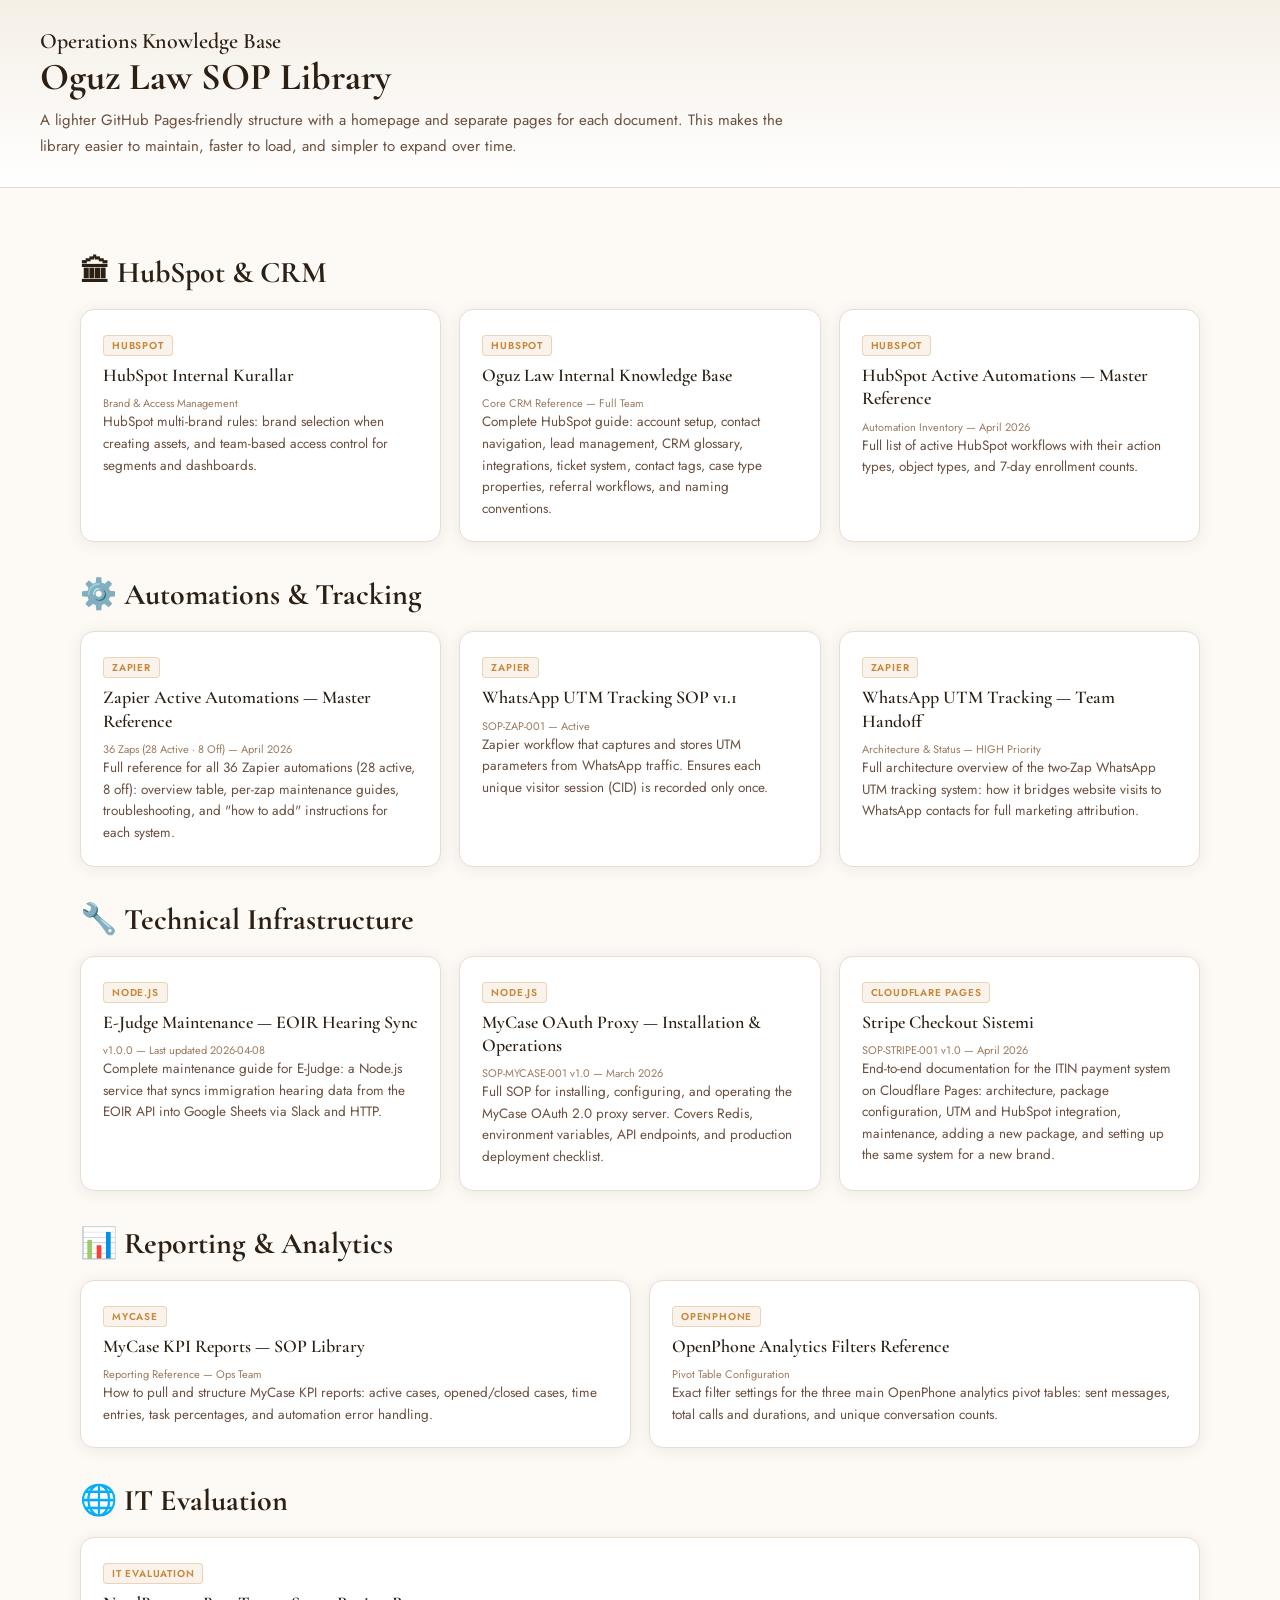
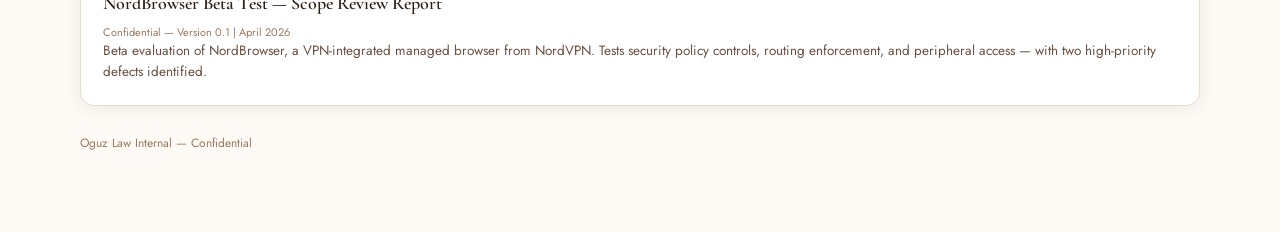
==== commit 5593efab: "Update index.html" ====
--- a/index.html
+++ b/index.html
@@ -58,6 +58,11 @@
         <h3 class="doc-title">MyCase OAuth Proxy — Installation &amp; Operations</h3>
         <p class="doc-meta">SOP-MYCASE-001 v1.0 — March 2026</p>
         <p class="doc-summary">Full SOP for installing, configuring, and operating the MyCase OAuth 2.0 proxy server. Covers Redis, environment variables, API endpoints, and production deployment checklist.</p>
+        </a><a class="home-card" href="stripe_checkout.html">
+        <div class="doc-badge">Cloudflare Pages</div>
+        <h3 class="doc-title">Stripe Checkout Sistemi</h3>
+        <p class="doc-meta">SOP-STRIPE-001 v1.0 — April 2026</p>
+        <p class="doc-summary">End-to-end documentation for the ITIN payment system on Cloudflare Pages: architecture, package configuration, UTM and HubSpot integration, maintenance, adding a new package, and setting up the same system for a new brand.</p>
         </a></div></section><section><h2 class="section-title">📊 Reporting &amp; Analytics</h2><div class="grid"><a class="home-card" href="mycase_kpi.html">
         <div class="doc-badge">MyCase</div>
         <h3 class="doc-title">MyCase KPI Reports — SOP Library</h3>
